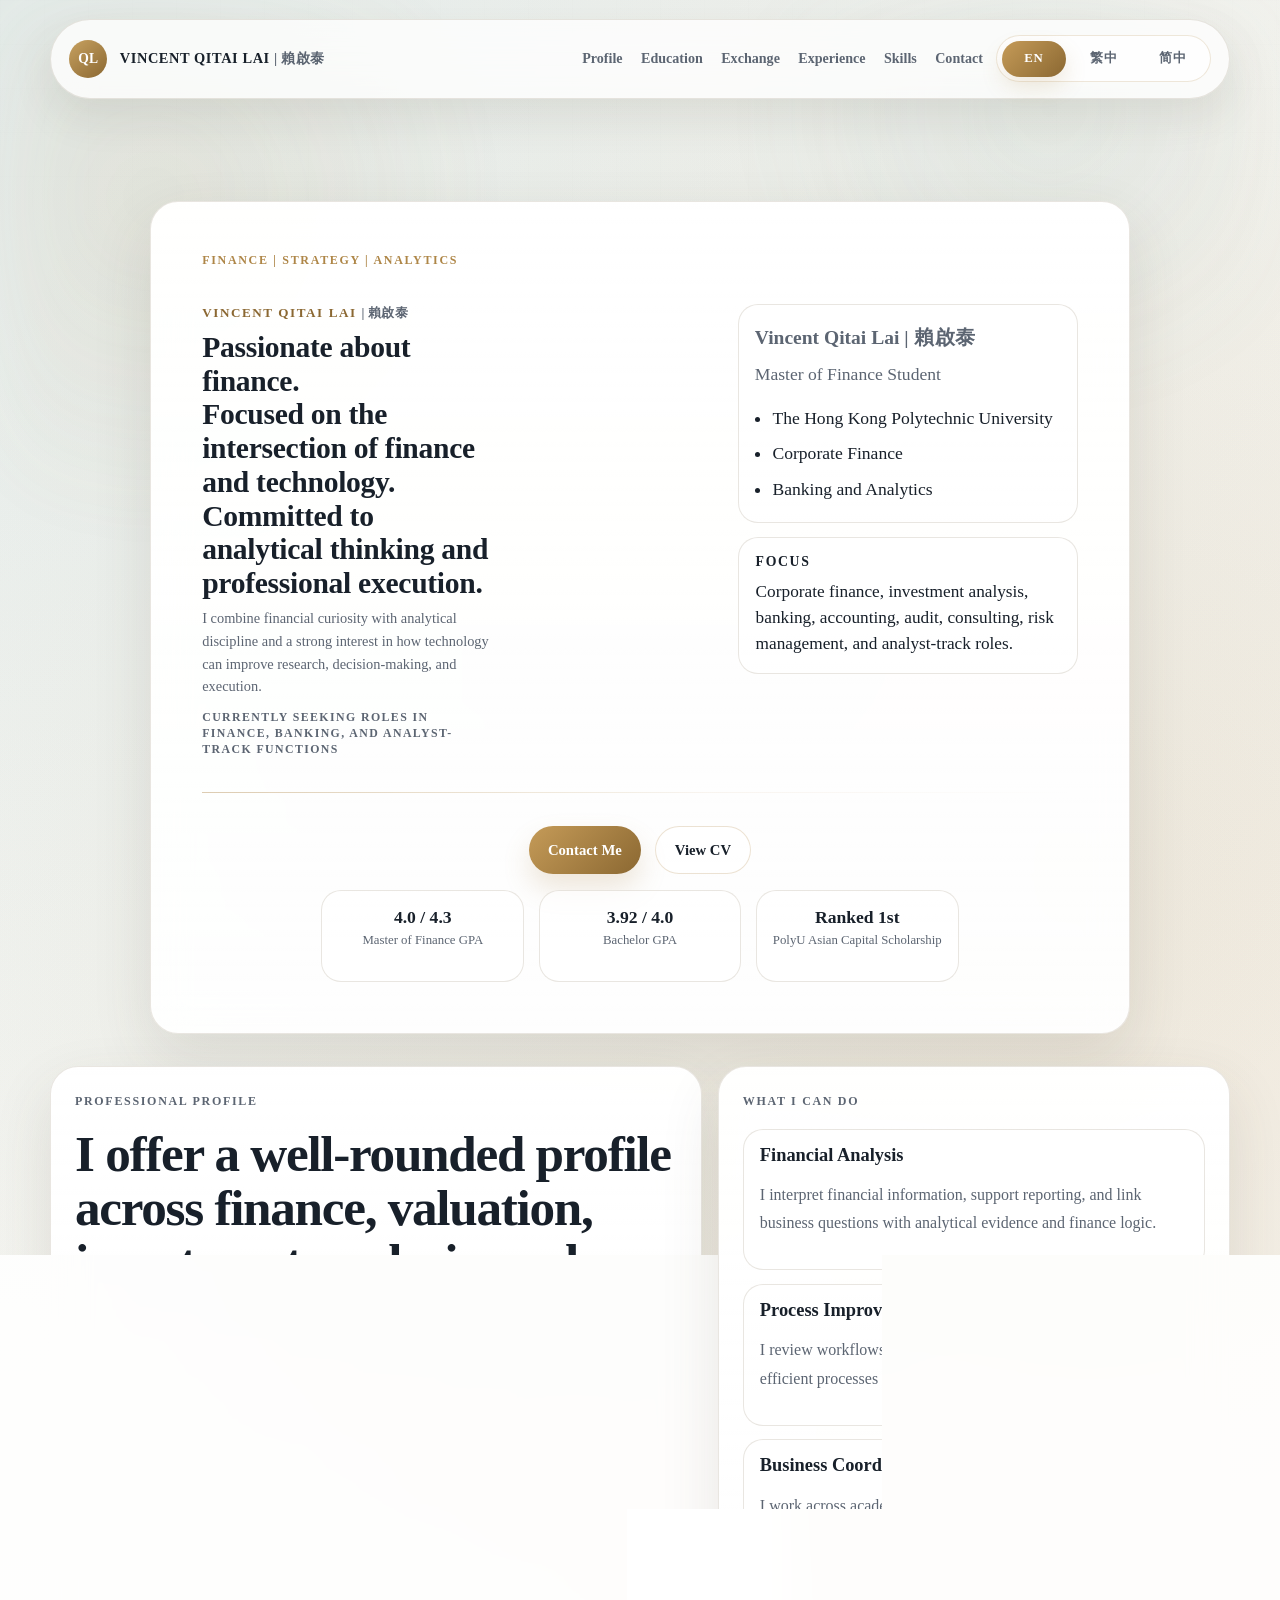
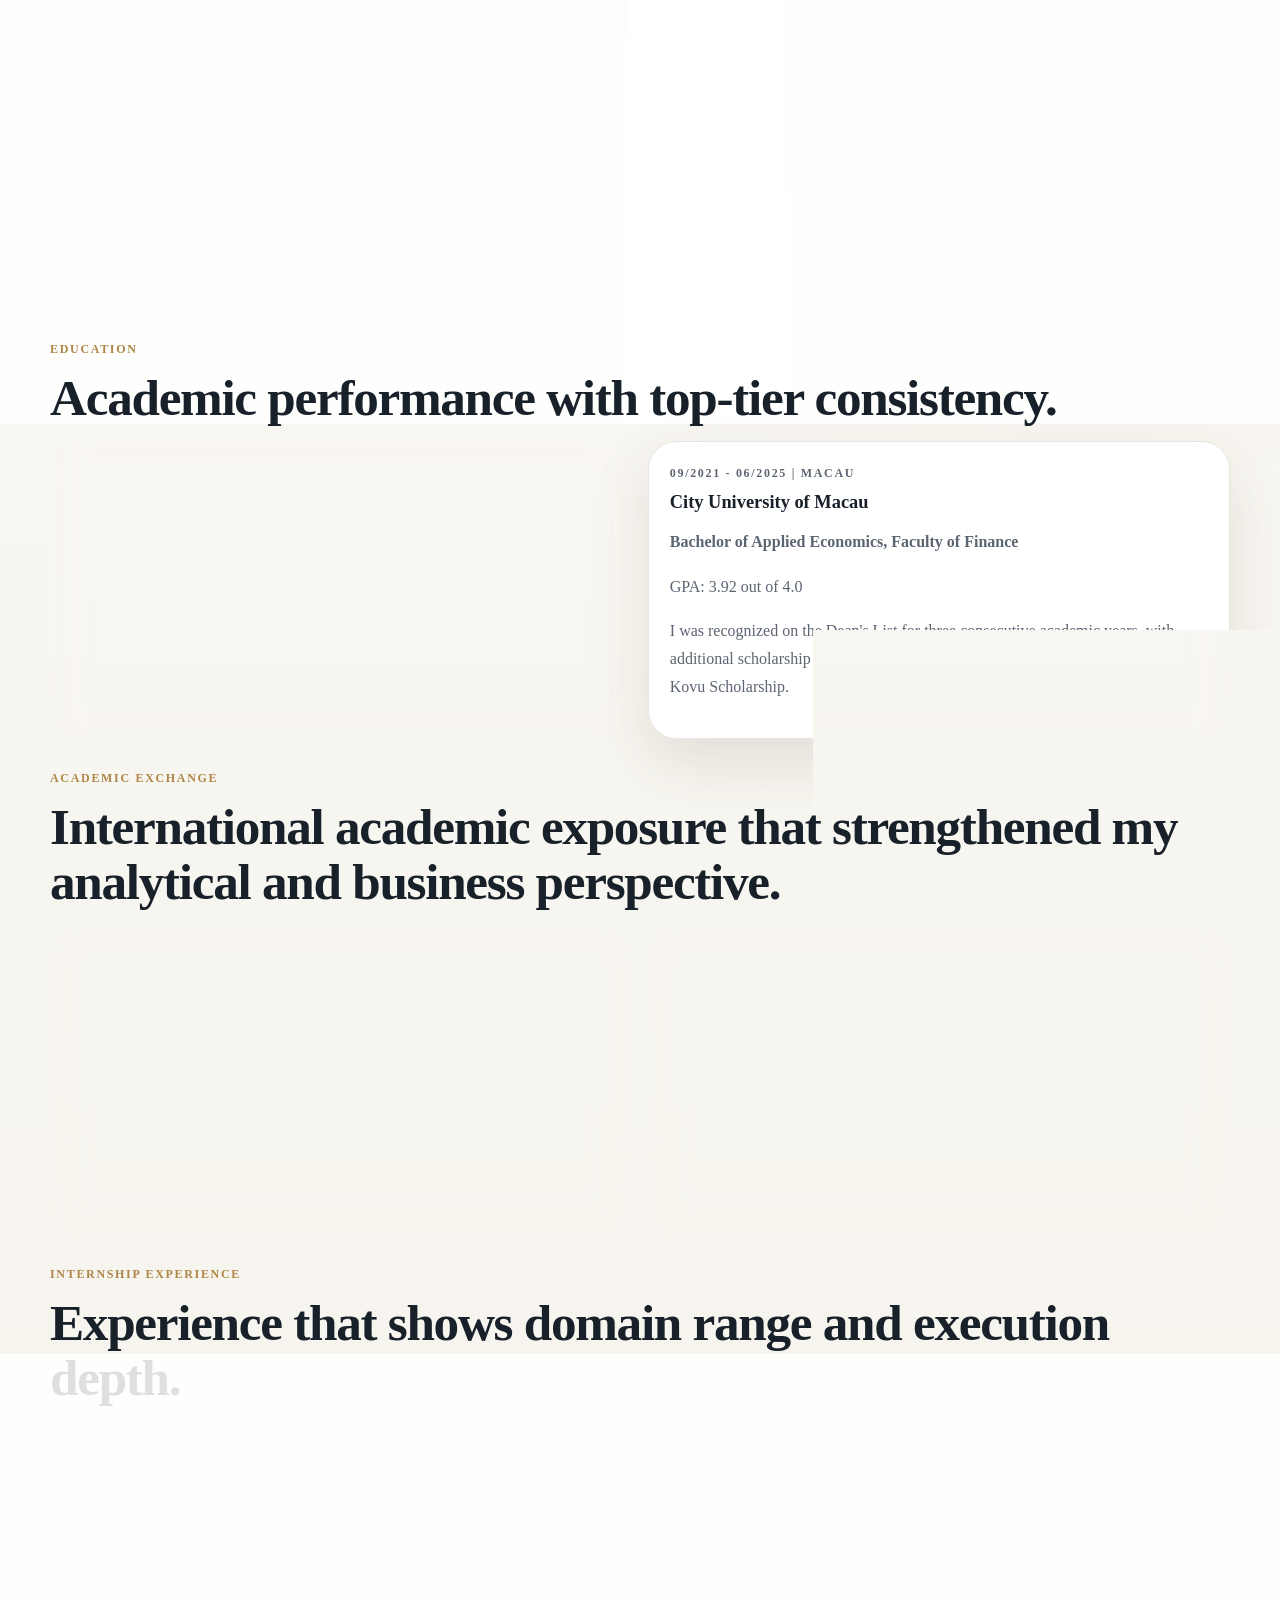
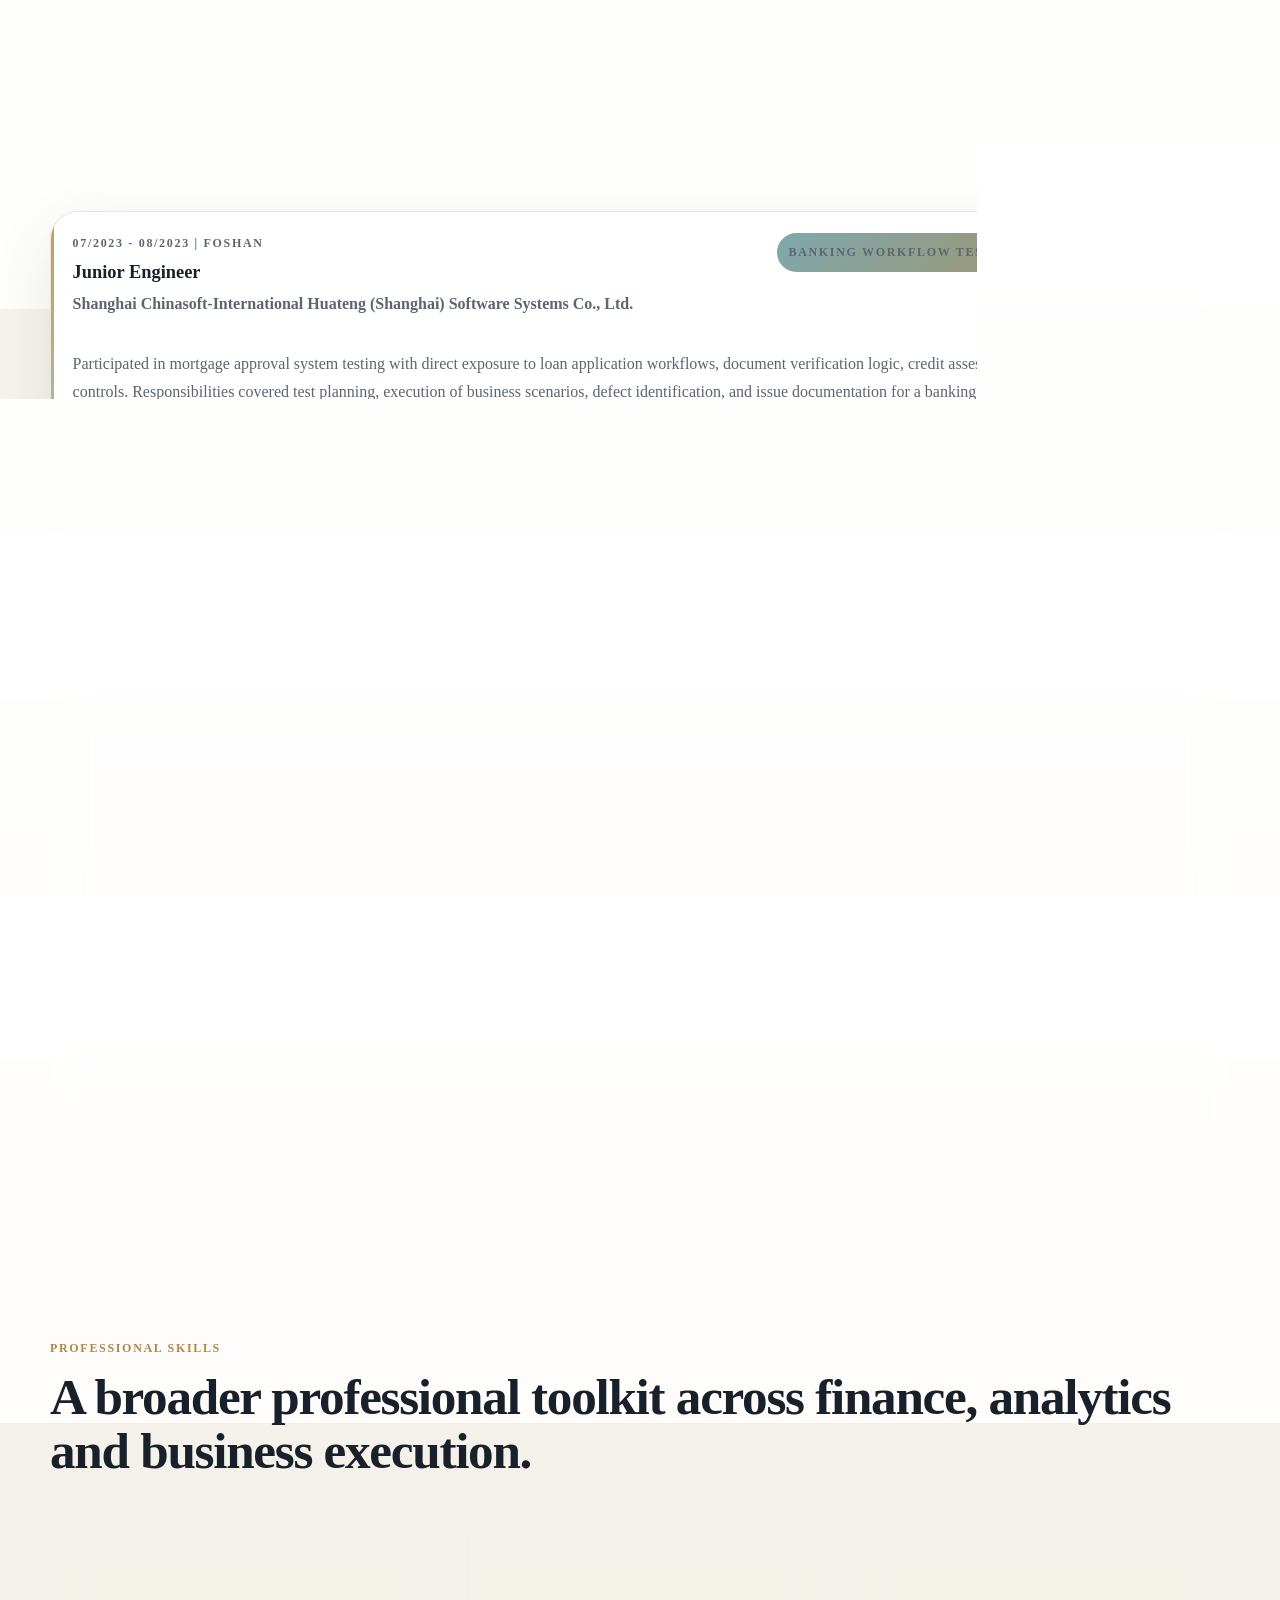
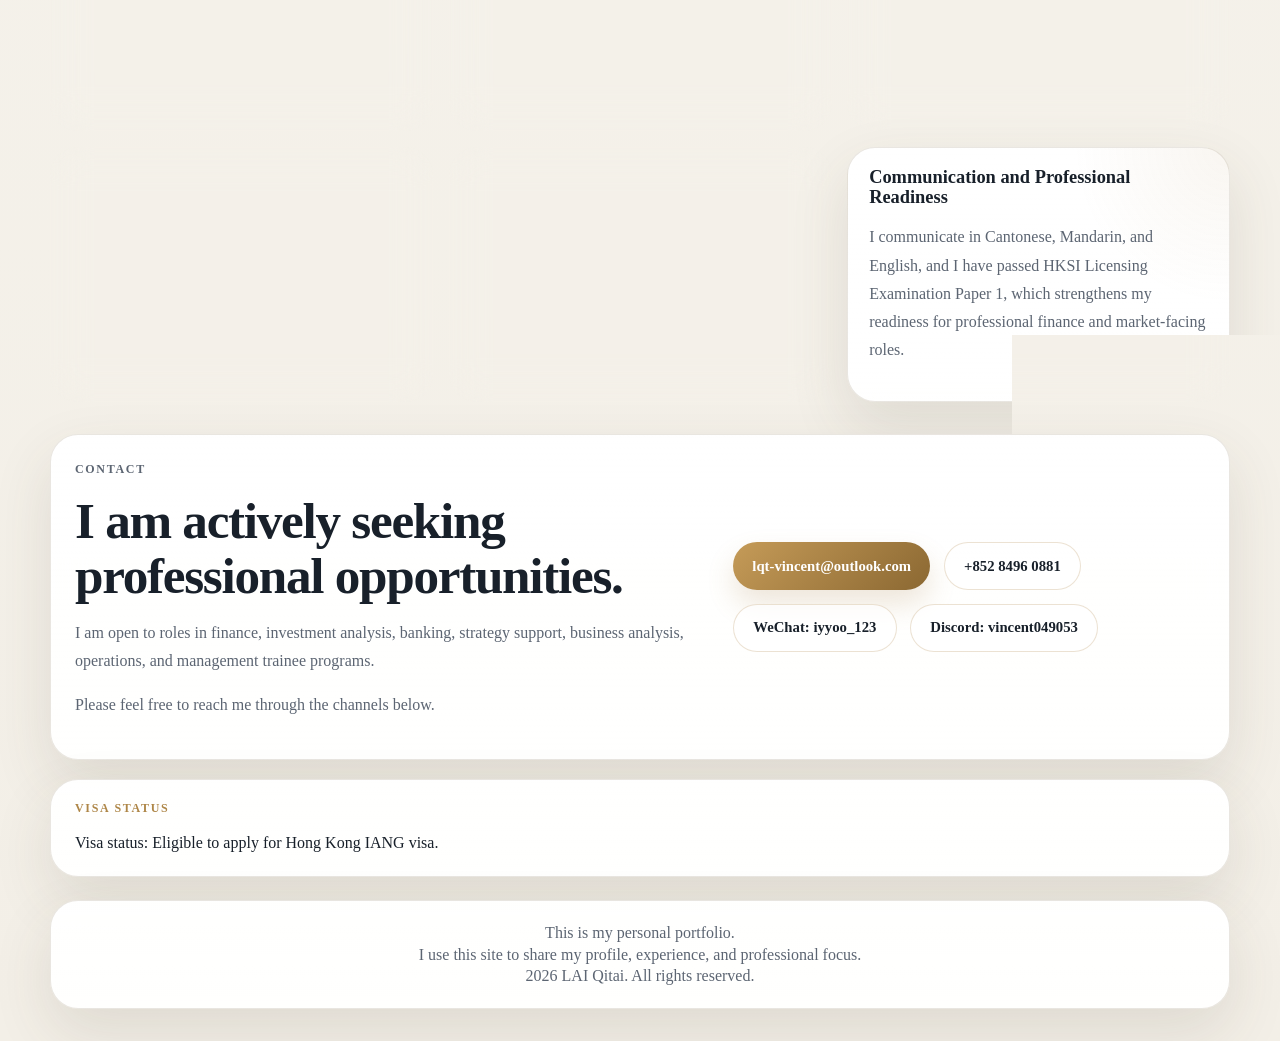
==== index.html @ 808cad02 "Add automatic build-version refresh" ====
<!doctype html>
<html lang="en">
  <head>
    <meta charset="UTF-8" />
    <meta name="viewport" content="width=device-width, initial-scale=1.0" />
    <meta http-equiv="Cache-Control" content="no-cache, no-store, must-revalidate" />
    <meta http-equiv="Pragma" content="no-cache" />
    <meta http-equiv="Expires" content="0" />
    <meta name="site-build-version" content="__BUILD_VERSION__" />
    <title>Vincent Qitai Lai | Finance and Analytics Portfolio</title>
    <meta
      id="site-description"
      name="description"
      content="I am a Master of Finance student with experience across banking operations, financial management teaching support, workflow optimization, software QA, investment research, and business analytics."
    />
    <script>
      (function () {
        const currentBuild =
          document.querySelector('meta[name="site-build-version"]')?.content || "dev";
        const reloadKey = "site-build-reloaded";

        fetch("./version.json?ts=" + Date.now(), { cache: "no-store" })
          .then((response) => (response.ok ? response.json() : null))
          .then((payload) => {
            if (!payload || !payload.build || payload.build === currentBuild) {
              sessionStorage.removeItem(reloadKey);
              return;
            }

            const lastReloadedBuild = sessionStorage.getItem(reloadKey);
            if (lastReloadedBuild === payload.build) {
              return;
            }

            sessionStorage.setItem(reloadKey, payload.build);
            const url = new URL(window.location.href);
            url.searchParams.set("cv", payload.build);
            window.location.replace(url.toString());
          })
          .catch(() => {
            sessionStorage.removeItem(reloadKey);
          });
      })();
    </script>
    <link rel="stylesheet" href="./styles.css?v=__BUILD_VERSION__" />
  </head>
  <body>
    <div class="aurora aurora-left" aria-hidden="true"></div>
    <div class="aurora aurora-right" aria-hidden="true"></div>
    <div class="grid-overlay" aria-hidden="true"></div>

    <header class="topbar">
      <a class="brand" href="#home" aria-label="Vincent Qitai Lai home">
        <span class="brand-mark">QL</span>
        <span class="brand-text">Vincent Qitai Lai <span class="name-native">| 賴啟泰</span></span>
      </a>
      <div class="topbar-actions">
        <nav>
          <a href="#profile" data-i18n="nav_profile">Profile</a>
          <a href="#education" data-i18n="nav_education">Education</a>
          <a href="#exchange" data-i18n="nav_exchange">Exchange</a>
          <a href="#experience" data-i18n="nav_experience">Experience</a>
          <a href="#skills" data-i18n="nav_skills">Skills</a>
          <a href="#contact" data-i18n="nav_contact">Contact</a>
        </nav>
        <div class="lang-switcher" aria-label="Language switcher">
          <button class="lang-button is-active" type="button" data-set-lang="en">EN</button>
          <button class="lang-button" type="button" data-set-lang="zhHant">繁中</button>
          <button class="lang-button" type="button" data-set-lang="zhHans">简中</button>
        </div>
      </div>
    </header>

    <main id="home">
      <section class="hero reveal">
        <div class="hero-copy">
          <div class="hero-topline">
            <p class="eyebrow" data-i18n="hero_eyebrow">Finance | Strategy | Analytics</p>
          </div>
          <div class="hero-main">
            <div class="hero-title-block">
              <p class="hero-nameplate">Vincent Qitai Lai <span class="name-native">| 賴啟泰</span></p>
              <h1>
                <span class="hero-line" data-i18n="hero_line_1">Passionate about finance.</span>
                <span class="hero-line" data-i18n="hero_line_2">Focused on the intersection of finance and technology.</span>
                <span class="hero-line" data-i18n="hero_line_3">Committed to analytical thinking and professional execution.</span>
              </h1>
              <p class="hero-summary" data-i18n="hero_summary">I combine financial curiosity with analytical discipline and a strong interest in how technology can improve research, decision-making, and execution.</p>
              <p class="hero-status" data-i18n="hero_status">Currently seeking roles in finance, banking, and analyst-track functions</p>
            </div>
            <div class="hero-side">
              <div class="identity-card hero-identity">
                <p class="identity-name">Vincent Qitai Lai <span class="name-native">| 賴啟泰</span></p>
                <p class="identity-role" data-i18n="identity_role">Master of Finance Student</p>
                <ul class="identity-list">
                  <li data-i18n="identity_item_1">The Hong Kong Polytechnic University</li>
                  <li data-i18n="identity_item_2">Corporate Finance</li>
                  <li data-i18n="identity_item_3">Banking and Analytics</li>
                </ul>
              </div>
              <div class="hero-note">
                <p class="hero-note-label" data-i18n="hero_focus_label">Focus</p>
                <p data-i18n="hero_focus_text">
                  Corporate finance, investment analysis, banking, and analyst-track roles.
                </p>
              </div>
            </div>
          </div>
          <div class="hero-divider" aria-hidden="true"></div>
          <div class="hero-bottom">
            <div class="hero-cta">
              <div class="hero-actions">
                <a class="btn btn-primary" href="mailto:lqt-vincent@outlook.com" data-i18n="contact_me">Contact Me</a>
                <a
                  class="btn btn-secondary"
                  href="./assets/qitai-lai-cv.pdf"
                  target="_blank"
                  rel="noreferrer"
                  aria-label="View Vincent Qitai Lai CV"
                  data-i18n="view_cv"
                >
                  View CV
                </a>
              </div>
              <div class="hero-metrics">
                <article>
                  <p class="metric-value">4.0 / 4.3</p>
                  <p class="metric-label" data-i18n="metric_mf_gpa">Master of Finance GPA</p>
                </article>
                <article>
                  <p class="metric-value">3.92 / 4.0</p>
                  <p class="metric-label" data-i18n="metric_ba_gpa">Bachelor GPA</p>
                </article>
                <article>
                  <p class="metric-value" data-i18n="metric_ranked">Ranked 1st</p>
                  <p class="metric-label" data-i18n="metric_scholarship">PolyU Asian Capital Scholarship</p>
                </article>
              </div>
            </div>
          </div>
        </div>
      </section>

      <section id="profile" class="section-grid reveal">
        <article class="panel profile-panel">
          <p class="section-kicker" data-i18n="profile_kicker">Professional Profile</p>
          <h2 data-i18n="profile_heading">I offer a well-rounded profile across finance, valuation, investment analysis, and technology-driven problem solving.</h2>
          <p data-i18n="profile_p1">
            I am currently pursuing a Master of Finance in Corporate Finance at
            The Hong Kong Polytechnic University, where I hold a GPA of 4.0 out
            of 4.3 and was awarded the Asian Capital Scholarship as the
            top-ranked student in the programme. I also hold a Bachelor of
            Applied Economics from the City University of Macau, where I
            graduated with a GPA of 3.92 out of 4.0 and received multiple
            academic honours and scholarships.
          </p>
          <p data-i18n="profile_p2">
            I have built a strong foundation in corporate valuation, financial
            accounting, and investment analysis, with hands-on capability in
            DCF valuation, comparable company analysis, precedent transactions,
            three-statement modelling, earnings-quality review, capital
            structure analysis, WACC estimation, sensitivity analysis, and
            financial statement interpretation.
          </p>
          <p data-i18n="profile_p3">
            On the technical side, I work with Python, Stata, EViews, Power BI,
            Tableau, Bloomberg, and Wind, and I am especially interested in the
            intersection of finance and technology. I also use AI-assisted
            coding workflows to prototype factor-based quantitative trading
            ideas for screening, backtesting, portfolio construction, and risk
            management. Beyond academics, I have actively traded Hong Kong and
            U.S. equities and have practical exposure to stocks, options,
            futures, and portfolio strategy, supported by disciplined execution
            and risk control.
          </p>
        </article>

        <article class="panel capability-panel">
          <p class="section-kicker" data-i18n="capability_kicker">What I Can Do</p>
          <div class="capability-list">
            <div>
              <h3 data-i18n="capability_title_1">Financial Analysis</h3>
              <p data-i18n="capability_text_1">
                I interpret financial information, support reporting, and link
                business questions with analytical evidence and finance logic.
              </p>
            </div>
            <div>
              <h3 data-i18n="capability_title_2">Process Improvement</h3>
              <p data-i18n="capability_text_2">
                I review workflows, identify operational gaps, and support more
                efficient processes with structured analysis and documentation.
              </p>
            </div>
            <div>
              <h3 data-i18n="capability_title_3">Business Coordination</h3>
              <p data-i18n="capability_text_3">
                I work across academic, technical, and banking environments with
                clear communication, professionalism, and dependable follow-through.
              </p>
            </div>
            <div>
              <h3 data-i18n="capability_title_4">Investment and IT Readiness</h3>
              <p data-i18n="capability_text_4">
                I combine market-tool familiarity, research discipline, testing
                logic, and Python-based analytical skills to support
                finance-technology environments.
              </p>
            </div>
          </div>
        </article>
      </section>

      <section id="education" class="reveal">
        <div class="section-heading">
          <p class="section-kicker" data-i18n="education_kicker">Education</p>
          <h2 data-i18n="education_heading">Academic performance with top-tier consistency.</h2>
        </div>
        <div class="cards two-up">
          <article class="card">
            <p class="card-meta" data-i18n="education_meta_1">09/2025 - 06/2026 | Hong Kong</p>
            <h3 data-i18n="education_school_1">The Hong Kong Polytechnic University</h3>
            <p class="card-lead" data-i18n="education_lead_1">Master of Finance (Corporate Finance)</p>
            <p>GPA: 4.0 out of 4.3</p>
            <p data-i18n="education_text_1">
              I was awarded the Asian Capital Scholarship and ranked first
              among the Master of Finance cohort for the 2025-2026 academic year.
            </p>
          </article>
          <article class="card">
            <p class="card-meta" data-i18n="education_meta_2">09/2021 - 06/2025 | Macau</p>
            <h3 data-i18n="education_school_2">City University of Macau</h3>
            <p class="card-lead" data-i18n="education_lead_2">Bachelor of Applied Economics, Faculty of Finance</p>
            <p>GPA: 3.92 out of 4.0</p>
            <p data-i18n="education_text_2">
              I was recognized on the Dean's List for three consecutive academic
              years, with additional scholarship awards from Luso International
              Banking Ltd. and CHEUNG Kovu Scholarship.
            </p>
          </article>
        </div>
      </section>

      <section id="exchange" class="reveal">
        <div class="section-heading">
          <p class="section-kicker" data-i18n="exchange_kicker">Academic Exchange</p>
          <h2 data-i18n="exchange_heading">International academic exposure that strengthened my analytical and business perspective.</h2>
        </div>
        <div class="cards two-up">
          <article class="card">
            <p class="card-meta" data-i18n="exchange_meta_1">07/2024 - 08/2024 | Cambridge, United Kingdom</p>
            <h3 data-i18n="exchange_school_1">University of Cambridge</h3>
            <p class="card-lead" data-i18n="exchange_lead_1">Summer School in Business Analysis</p>
            <p data-i18n="exchange_text_1">
              Completed intensive study in business analysis with emphasis on
              problem structuring, business-model evaluation, market and
              industry assessment, data-informed decision-making, and
              case-based analysis. The programme strengthened my ability to
              translate business questions into analytical frameworks and
              communicate practical recommendations in an international
              academic setting.
            </p>
          </article>
          <article class="card">
            <p class="card-meta" data-i18n="exchange_meta_2">2023 | Hong Kong</p>
            <h3 data-i18n="exchange_school_2">The Chinese University of Hong Kong</h3>
            <p class="card-lead" data-i18n="exchange_lead_2">Academic Exchange Programme</p>
            <p data-i18n="exchange_text_2">
              Participated in a short-term academic exchange that broadened my
              exposure to Hong Kong's university environment, interdisciplinary
              learning culture, and regional business context. The experience
              strengthened cross-cultural communication, collaborative learning,
              and adaptability in a high-performing academic setting.
            </p>
          </article>
        </div>
      </section>

      <section id="experience" class="reveal">
        <div class="section-heading">
          <p class="section-kicker" data-i18n="experience_kicker">Internship Experience</p>
          <h2 data-i18n="experience_heading">Experience that shows domain range and execution depth.</h2>
        </div>

        <div class="timeline">
          <article class="timeline-item">
            <div class="timeline-head">
              <div>
                <p class="card-meta" data-i18n="exp_meta_1">09/2023 - 06/2024 | Macau</p>
                <h3 data-i18n="exp_title_1">Teaching Assistant of Financial Management</h3>
                <p class="company" data-i18n="exp_company_1">Faculty of Finance, City University of Macau</p>
              </div>
              <p class="impact-tag" data-i18n="exp_tag_1">Instructional support and academic quality</p>
            </div>
            <p data-i18n="exp_text_1">
              Supported course delivery across grading, exam review, and
              student feedback administration for financial management modules.
              The role required consistent academic judgement, careful marking
              standards, and the ability to explain core concepts such as time
              value of money, capital budgeting, and ratio analysis in a clear
              and structured manner.
            </p>
            <ul class="detail-list">
              <li data-i18n="exp_bullet_1_1">Maintained grading consistency and academic quality control across assignments and exam scripts.</li>
              <li data-i18n="exp_bullet_1_2">Delivered clear concept explanations during Q&amp;A support and tutorial interactions.</li>
              <li data-i18n="exp_bullet_1_3">Strengthened communication, presentation, and instructional support capability in a finance context.</li>
            </ul>
          </article>

          <article class="timeline-item">
            <div class="timeline-head">
              <div>
                <p class="card-meta" data-i18n="exp_meta_2">07/2023 - 08/2023 | Foshan</p>
                <h3 data-i18n="exp_title_2">Junior Engineer</h3>
                <p class="company" data-i18n="exp_company_2">
                  Shanghai Chinasoft-International Huateng (Shanghai) Software Systems Co., Ltd.
                </p>
              </div>
              <p class="impact-tag" data-i18n="exp_tag_2">Banking workflow testing and defect control</p>
            </div>
            <p data-i18n="exp_text_2">
              Participated in mortgage approval system testing with direct
              exposure to loan application workflows, document verification
              logic, credit assessment steps, and approval-stage controls.
              Responsibilities covered test planning, execution of business
              scenarios, defect identification, and issue documentation for a
              banking environment with process accuracy requirements.
            </p>
            <ul class="detail-list">
              <li data-i18n="exp_bullet_2_1">Converted business requirements and operating processes into structured functional test scenarios.</li>
              <li data-i18n="exp_bullet_2_2">Covered normal flows, exception cases, and boundary conditions to improve testing completeness.</li>
              <li data-i18n="exp_bullet_2_3">Produced disciplined defect reports that improved issue traceability and developer follow-up.</li>
            </ul>
          </article>

          <article class="timeline-item">
            <div class="timeline-head">
              <div>
                <p class="card-meta" data-i18n="exp_meta_3">05/2022 - 08/2022 | Guangzhou</p>
                <h3 data-i18n="exp_title_3">Intern of Experience Management Department</h3>
                <p class="company" data-i18n="exp_company_3">China Guangfa Bank, Head Office Credit Card Center</p>
              </div>
              <p class="impact-tag" data-i18n="exp_tag_3">Operational analysis and project coordination</p>
            </div>
            <p data-i18n="exp_text_3">
              Supported project execution, operational reporting, and workflow
              improvement initiatives within the Credit Card Center of a major
              commercial bank. Work involved process analysis, campaign support,
              data consolidation, training follow-up, and coordination for
              internal innovation and service-improvement activities.
            </p>
            <ul class="detail-list">
              <li data-i18n="exp_bullet_3_1">Contributed structured analysis to process optimization and operational improvement efforts.</li>
              <li data-i18n="exp_bullet_3_2">Coordinated cross-functional tasks related to training delivery, reporting, and project execution.</li>
              <li data-i18n="exp_bullet_3_3">Applied JMP-based analysis and supported internal reporting with organized data preparation.</li>
            </ul>
          </article>

          <article class="timeline-item">
            <div class="timeline-head">
              <div>
                <p class="card-meta" data-i18n="exp_meta_4">01/2022 - 02/2022 | Guangzhou</p>
                <h3 data-i18n="exp_title_4">Marketing Intern</h3>
                <p class="company" data-i18n="exp_company_4">China Financial Certification Authority (CFCA)</p>
              </div>
              <p class="impact-tag" data-i18n="exp_tag_4">Fintech product support and client communication</p>
            </div>
            <p data-i18n="exp_text_4">
              Supported business discussions with banking clients on digital
              certificate management systems and trust-service certificate
              solutions in a regulated fintech environment. The role provided
              exposure to product communication, client-facing coordination, and
              financial-institution service needs.
            </p>
            <ul class="detail-list">
              <li data-i18n="exp_bullet_4_1">Supported client-facing communication and meeting preparation for financial institution accounts.</li>
              <li data-i18n="exp_bullet_4_2">Built familiarity with digital trust infrastructure, certification products, and fintech service workflows.</li>
              <li data-i18n="exp_bullet_4_3">Strengthened professional communication, commercial awareness, and understanding of regulated client needs.</li>
            </ul>
          </article>
        </div>
      </section>

      <section id="skills" class="reveal">
        <div class="section-heading">
          <p class="section-kicker" data-i18n="skills_kicker">Professional Skills</p>
          <h2 data-i18n="skills_heading">A broader professional toolkit across finance, analytics and business execution.</h2>
        </div>

        <div class="skill-grid">
          <article class="skill-card">
            <h3 data-i18n="skill_title_1">Finance and Corporate Analysis</h3>
            <p data-i18n="skill_text_1">
              I work with corporate-finance concepts, financial management
              fundamentals, economic analysis, financial ratio interpretation,
              budgeting logic, and business analysis in structured financial
              environments.
            </p>
          </article>
          <article class="skill-card">
            <h3 data-i18n="skill_title_2">Academic and Quantitative Strength</h3>
            <p data-i18n="skill_text_2">
              I bring a strong academic foundation, top-ranking performance, and
              quantitative discipline supported by Excel, Power BI, Tableau,
              Stata, Python, and EViews for structured analysis and decision support.
            </p>
          </article>
          <article class="skill-card">
            <h3 data-i18n="skill_title_3">Investment and Market Readiness</h3>
            <p data-i18n="skill_text_3">
              I am comfortable with market observation, investment-oriented
              research support, and information gathering using Bloomberg
              Terminal, Wind, and disciplined analytical reasoning.
            </p>
          </article>
          <article class="skill-card">
            <h3 data-i18n="skill_title_4">IT and Analytical Tools</h3>
            <p data-i18n="skill_text_4">
              I use Python and analytical software to support data processing,
              workflow understanding, reporting, and problem solving across
              finance and business contexts.
            </p>
          </article>
          <article class="skill-card">
            <h3 data-i18n="skill_title_5">Operations and Process Execution</h3>
            <p data-i18n="skill_text_5">
              I am experienced in workflow analysis, documentation, testing
              discipline, defect logging, process optimization support, and
              coordination across structured project environments.
            </p>
          </article>
          <article class="skill-card">
            <h3 data-i18n="skill_title_6">Communication and Professional Readiness</h3>
            <p data-i18n="skill_text_6">
              I communicate in Cantonese, Mandarin, and English, and I have
              passed HKSI Licensing Examination Paper 1, which strengthens my
              readiness for professional finance and market-facing roles.
            </p>
          </article>
        </div>
      </section>

      <section class="contact-panel reveal" id="contact">
        <div>
          <p class="section-kicker" data-i18n="contact_kicker">Contact</p>
          <h2 data-i18n="contact_heading">I am actively seeking professional opportunities.</h2>
          <p data-i18n="contact_text">
            I am open to roles in finance, investment analysis, banking,
            strategy support, business analysis, operations, and management
            trainee programs.
          </p>
          <p class="contact-note" data-i18n="contact_note">
            Please feel free to reach me through the channels below.
          </p>
        </div>
        <div class="contact-actions">
          <a class="btn btn-primary" href="mailto:lqt-vincent@outlook.com">lqt-vincent@outlook.com</a>
          <a class="btn btn-secondary" href="tel:+85284960881">+852 8496 0881</a>
          <a class="btn btn-secondary" href="javascript:void(0)">WeChat: iyyoo_123</a>
          <a class="btn btn-secondary" href="javascript:void(0)">Discord: vincent049053</a>
        </div>
      </section>

      <section class="visa-panel reveal">
        <p class="section-kicker" data-i18n="visa_kicker">Visa Status</p>
        <p class="visa-note" data-i18n="visa_note">
          Visa status: Eligible to apply for Hong Kong IANG visa.
        </p>
      </section>
    </main>

    <footer class="footer reveal">
      <p data-i18n="footer_line_1">This is my personal portfolio.</p>
      <p data-i18n="footer_line_2">
        I use this site to share my profile, experience, and professional focus.
      </p>
      <p data-i18n="footer_line_3">2026 LAI Qitai. All rights reserved.</p>
    </footer>

    <script src="./app.js?v=__BUILD_VERSION__"></script>
  </body>
</html>
---- styles.css ----
:root {
  --bg: #f7f5ef;
  --bg-soft: #ece7de;
  --panel: rgba(255, 255, 255, 0.86);
  --panel-strong: rgba(255, 255, 255, 0.94);
  --text: #18202a;
  --muted: #5c6572;
  --line: rgba(98, 79, 44, 0.14);
  --gold: #ae8647;
  --gold-deep: #8b6832;
  --teal: #6ba0a6;
  --shadow: 0 24px 60px rgba(77, 67, 48, 0.12);
  --radius-lg: 28px;
  --radius-md: 20px;
  --content-width: min(1180px, calc(100% - 2rem));
}

* {
  box-sizing: border-box;
}

html {
  scroll-behavior: smooth;
}

body {
  margin: 0;
  min-height: 100vh;
  font-family: "Times New Roman", Times, serif;
  color: var(--text);
  background:
    radial-gradient(circle at top left, rgba(107, 160, 166, 0.16), transparent 28%),
    radial-gradient(circle at 85% 15%, rgba(174, 134, 71, 0.14), transparent 24%),
    linear-gradient(180deg, #fbfaf7 0%, #f7f5ef 45%, #f3efe7 100%);
  overflow-x: hidden;
}

body[data-lang="zhHant"] {
  font-family: "Songti TC", "Noto Serif TC", "PingFang TC", "PMingLiU", serif;
}

body[data-lang="zhHans"] {
  font-family: "Songti SC", "Noto Serif SC", "PingFang SC", "STSong", serif;
}

a {
  color: inherit;
}

img {
  display: block;
  max-width: 100%;
}

.aurora,
.grid-overlay {
  position: fixed;
  inset: 0;
  pointer-events: none;
}

.aurora {
  z-index: -3;
  filter: blur(38px);
  opacity: 0.75;
}

.aurora-left {
  background: radial-gradient(circle at 12% 22%, rgba(174, 134, 71, 0.14), transparent 26%);
  animation: float-left 13s ease-in-out infinite alternate;
}

.aurora-right {
  background: radial-gradient(circle at 82% 12%, rgba(107, 160, 166, 0.12), transparent 24%);
  animation: float-right 15s ease-in-out infinite alternate;
}

.grid-overlay {
  z-index: -2;
  opacity: 0.18;
  background-image:
    linear-gradient(rgba(24, 32, 42, 0.05) 1px, transparent 1px),
    linear-gradient(90deg, rgba(24, 32, 42, 0.05) 1px, transparent 1px);
  background-size: 44px 44px;
  mask-image: linear-gradient(180deg, rgba(0, 0, 0, 0.58), transparent 85%);
}

.topbar,
main,
.footer {
  width: var(--content-width);
  margin-inline: auto;
}

.topbar {
  margin-top: 1.2rem;
  padding: 0.95rem 1.15rem;
  position: sticky;
  top: 1rem;
  z-index: 10;
  display: flex;
  justify-content: space-between;
  align-items: center;
  gap: 1rem;
  border: 1px solid var(--line);
  border-radius: 999px;
  background: rgba(255, 255, 255, 0.78);
  backdrop-filter: blur(20px);
  box-shadow: 0 18px 42px rgba(77, 67, 48, 0.1);
}

.topbar-actions {
  display: flex;
  align-items: center;
  gap: 0.85rem;
}

.brand {
  display: inline-flex;
  align-items: center;
  gap: 0.8rem;
  text-decoration: none;
}

.brand-mark {
  width: 2.35rem;
  height: 2.35rem;
  border-radius: 999px;
  display: grid;
  place-items: center;
  font-weight: 800;
  font-size: 0.85rem;
  color: #ffffff;
  background: linear-gradient(140deg, #c7a160, #8b6832);
}

.brand-text {
  font-size: 0.9rem;
  font-weight: 700;
  letter-spacing: 0.04em;
  text-transform: uppercase;
}

.name-native {
  font-weight: 600;
  color: var(--muted);
  letter-spacing: 0.02em;
  text-transform: none;
}

nav {
  display: flex;
  gap: 1.15rem;
  flex-wrap: wrap;
  justify-content: flex-end;
}

nav a {
  color: var(--muted);
  text-decoration: none;
  font-size: 0.88rem;
  font-weight: 600;
  transition: color 180ms ease;
}

nav a:hover {
  color: var(--text);
}

.lang-switcher {
  display: inline-flex;
  align-items: center;
  gap: 0.35rem;
  padding: 0.28rem;
  border: 1px solid rgba(174, 134, 71, 0.2);
  border-radius: 999px;
  background: rgba(255, 255, 255, 0.72);
}

.lang-button {
  border: 0;
  border-radius: 999px;
  background: transparent;
  color: var(--muted);
  min-height: 36px;
  min-width: 64px;
  padding: 0.4rem 0.8rem;
  font: inherit;
  font-size: 0.8rem;
  font-weight: 700;
  letter-spacing: 0.06em;
  cursor: pointer;
  transition:
    transform 180ms ease,
    background 180ms ease,
    color 180ms ease,
    box-shadow 180ms ease;
}

.lang-button:hover {
  transform: translateY(-1px);
  color: var(--text);
}

.lang-button.is-active {
  color: #ffffff;
  background: linear-gradient(135deg, #c59b58, #8b6832);
  box-shadow: 0 10px 22px rgba(171, 132, 68, 0.18);
}

main {
  padding-top: 4.4rem;
}

.hero {
  display: block;
  max-width: 980px;
  margin-inline: auto;
}

.hero-copy,
.panel,
.card,
.timeline-item,
.skill-card,
.visa-panel,
.contact-panel,
.footer {
  border: 1px solid var(--line);
  border-radius: var(--radius-lg);
  background:
    linear-gradient(180deg, rgba(255, 255, 255, 0.82), rgba(255, 255, 255, 0.6)),
    var(--panel);
  box-shadow: var(--shadow);
  backdrop-filter: blur(18px);
}

.hero-copy {
  padding: clamp(1.6rem, 4vw, 3.2rem);
  display: grid;
  gap: 1rem;
}

.hero-topline,
.hero-main,
.hero-side,
.hero-bottom,
.hero-cta {
  display: grid;
  gap: 1rem;
}

.hero-topline {
  grid-template-columns: 1fr;
  justify-items: start;
  gap: 0;
}

.hero-status,
.hero-note-label {
  margin: 0;
  font-size: 0.74rem;
  letter-spacing: 0.12em;
  text-transform: uppercase;
  font-weight: 700;
  color: var(--muted);
}

.hero-status {
  max-width: 44ch;
  line-height: 1.35;
  margin-top: 0.35rem;
}

.hero-main {
  grid-template-columns: minmax(0, 1.2fr) minmax(340px, 0.8fr);
  align-items: start;
  margin-top: 0.35rem;
  gap: 1.6rem;
}

.hero-title-block {
  display: grid;
  gap: 0.4rem;
  align-content: start;
  max-width: 700px;
}

.hero-nameplate {
  margin: 0 0 0.15rem;
  color: var(--gold-deep);
  font-size: 0.82rem;
  font-weight: 800;
  letter-spacing: 0.12em;
  text-transform: uppercase;
}

.hero-side {
  align-content: start;
  gap: 0.9rem;
  min-width: 0;
}

.hero-divider {
  height: 1px;
  margin: 1.1rem 0;
  background: linear-gradient(90deg, rgba(174, 134, 71, 0.42), rgba(174, 134, 71, 0.08) 58%, transparent);
}

.hero-bottom {
  grid-template-columns: 1fr;
  justify-items: center;
  align-items: center;
  gap: 1rem;
}

.hero-note {
  padding: 1rem 1.05rem;
  border: 1px solid var(--line);
  border-radius: var(--radius-md);
  background: rgba(255, 255, 255, 0.68);
  overflow: hidden;
}

.hero-note p:last-child {
  margin: 0.55rem 0 0;
  color: var(--text);
  line-height: 1.5;
  font-size: 1.08rem;
}

.eyebrow,
.section-kicker,
.card-meta,
.impact-tag {
  letter-spacing: 0.14em;
  text-transform: uppercase;
  font-weight: 800;
  font-size: 0.75rem;
}

.eyebrow,
.section-kicker {
  color: var(--gold);
  margin: 0 0 0.9rem;
}

h1,
h2,
h3 {
  margin: 0;
  line-height: 1.06;
}

h1 {
  max-width: 20ch;
  font-size: clamp(1.85rem, 2.15vw, 2.65rem);
  letter-spacing: -0.01em;
  line-height: 1.14;
  text-wrap: balance;
}

.hero-line {
  display: block;
  white-space: normal;
}

h2 {
  font-size: clamp(2rem, 4vw, 3.4rem);
  letter-spacing: -0.025em;
}

h3 {
  font-size: 1.15rem;
}

.intro,
.hero-summary,
.panel p,
.card p,
.timeline-item p,
.skill-card p,
.contact-panel p,
.identity-card p,
.identity-list,
.detail-list {
  color: var(--muted);
  line-height: 1.76;
}

.intro {
  max-width: 68ch;
  margin: 0;
  font-size: 0.94rem;
  line-height: 1.58;
}

.hero-summary {
  max-width: 40ch;
  margin: 0;
  font-size: 0.9rem;
  line-height: 1.58;
}

.hero-actions,
.contact-actions {
  display: flex;
  flex-wrap: wrap;
  gap: 0.85rem;
  margin-top: 0;
}

.hero-cta {
  justify-items: center;
  text-align: center;
}

.btn {
  display: inline-flex;
  align-items: center;
  justify-content: center;
  min-height: 48px;
  padding: 0.8rem 1.2rem;
  border-radius: 999px;
  text-decoration: none;
  font-size: 0.92rem;
  font-weight: 700;
  transition:
    transform 180ms ease,
    box-shadow 180ms ease,
    background 180ms ease,
    border-color 180ms ease;
}

.btn:hover {
  transform: translateY(-2px);
}

.btn-primary {
  color: #ffffff;
  background: linear-gradient(135deg, #c59b58, #8b6832);
  box-shadow: 0 14px 28px rgba(171, 132, 68, 0.2);
}

.btn-secondary {
  color: var(--text);
  border: 1px solid rgba(174, 134, 71, 0.24);
  background: rgba(255, 255, 255, 0.72);
}

.capability-list > div {
  border: 1px solid var(--line);
  border-radius: var(--radius-md);
  background: rgba(255, 255, 255, 0.72);
}

.hero-metrics {
  display: grid;
  grid-template-columns: repeat(3, minmax(0, 1fr));
  gap: 0.9rem;
  margin-top: 0;
  width: min(760px, 100%);
}

.hero-metrics article,
.identity-card,
.capability-list > div {
  border: 1px solid var(--line);
  border-radius: var(--radius-md);
  background: rgba(255, 255, 255, 0.72);
}

.hero-metrics article {
  padding: 1rem;
  min-height: 92px;
}

.hero-identity {
  padding: 1rem 1rem 1.05rem;
  max-width: 100%;
  justify-self: stretch;
  overflow: hidden;
}

.metric-value {
  margin: 0;
  font-size: 1.1rem;
  font-weight: 800;
  color: var(--text);
  line-height: 1.15;
}

.metric-label {
  margin: 0.3rem 0 0;
  font-size: 0.8rem;
  color: var(--muted);
  line-height: 1.3;
}

.identity-name {
  margin: 0;
  color: var(--text);
  font-size: 1.22rem;
  font-weight: 800;
  line-height: 1.25;
}

.identity-role {
  margin: 0.2rem 0 0;
  font-size: 1.1rem;
  color: var(--text);
  line-height: 1.35;
}

.identity-list {
  margin: 0.9rem 0 0;
  padding-left: 1.1rem;
  color: var(--text);
  font-size: 1.1rem;
  line-height: 1.7;
}

section {
  margin-top: 2rem;
}

.section-grid {
  display: grid;
  grid-template-columns: minmax(0, 1.12fr) minmax(0, 0.88fr);
  gap: 1rem;
}

.panel,
.contact-panel {
  padding: 1.5rem;
}

.section-heading {
  margin-bottom: 1rem;
}

.cards.two-up,
.skill-grid {
  display: grid;
  gap: 1rem;
}

.cards.two-up {
  grid-template-columns: repeat(2, minmax(0, 1fr));
}

.card,
.skill-card {
  padding: 1.3rem;
}

.card-meta {
  margin: 0 0 0.55rem;
  color: var(--gold);
}

.card-lead {
  color: var(--text);
  font-weight: 700;
}

.capability-list {
  display: grid;
  gap: 0.85rem;
  margin-top: 1rem;
}

.capability-list > div {
  padding: 1rem;
}

.capability-list h3 {
  margin-bottom: 0.4rem;
}

.timeline {
  display: grid;
  gap: 1rem;
}

.timeline-item {
  padding: 1.35rem;
  position: relative;
  overflow: hidden;
}

.timeline-item::before {
  content: "";
  position: absolute;
  inset: 0 auto 0 0;
  width: 3px;
  background: linear-gradient(180deg, rgba(174, 134, 71, 0.82), rgba(107, 160, 166, 0.56));
}

.timeline-head {
  display: flex;
  justify-content: space-between;
  gap: 1rem;
  align-items: flex-start;
}

.company {
  margin-top: 0.45rem;
  color: var(--text);
  font-weight: 700;
}

.impact-tag {
  margin: 0;
  padding: 0.55rem 0.7rem;
  color: #ffffff;
  border-radius: 999px;
  background: linear-gradient(135deg, #7ea9ae, #b08a4d);
  white-space: nowrap;
}

.detail-list,
.identity-list {
  margin-top: 0.9rem;
}

.detail-list {
  padding-left: 1.15rem;
}

.detail-list li,
.identity-list li {
  margin-top: 0.35rem;
}

.hero-note-label {
  color: var(--text);
  font-size: 0.86rem;
}

.skill-grid {
  grid-template-columns: repeat(3, minmax(0, 1fr));
}

.skill-card {
  min-height: 220px;
  background:
    radial-gradient(circle at top right, rgba(174, 134, 71, 0.08), transparent 34%),
    linear-gradient(180deg, rgba(255, 255, 255, 0.92), rgba(255, 255, 255, 0.72)),
    var(--panel);
}

.contact-panel {
  display: flex;
  justify-content: space-between;
  align-items: center;
  gap: 1rem;
}

.contact-note {
  margin-top: 0.8rem;
}

.visa-panel {
  margin-top: 1.15rem;
  padding: 1.3rem 1.5rem;
}

.visa-note {
  margin: 0.3rem 0 0;
  color: var(--text);
  font-size: 1rem;
  line-height: 1.6;
}

.footer {
  margin-top: 1.4rem;
  margin-bottom: 2rem;
  padding: 1.2rem;
  text-align: center;
}

.footer p {
  margin: 0.24rem 0;
  color: var(--muted);
}

.reveal {
  opacity: 0;
  transform: translateY(20px);
  transition:
    opacity 680ms ease,
    transform 680ms ease;
}

.reveal.visible {
  opacity: 1;
  transform: translateY(0);
}

@keyframes float-left {
  from {
    transform: translate3d(-22px, 0, 0) scale(1);
  }
  to {
    transform: translate3d(30px, 28px, 0) scale(1.06);
  }
}

@keyframes float-right {
  from {
    transform: translate3d(0, -10px, 0) scale(1);
  }
  to {
    transform: translate3d(-28px, 26px, 0) scale(1.08);
  }
}

@media (max-width: 1040px) {
  .hero,
  .section-grid,
  .skill-grid,
  .cards.two-up,
  .contact-panel {
    grid-template-columns: 1fr;
  }

  .contact-panel {
    display: grid;
  }

  .hero-topline,
  .hero-main,
  .hero-bottom {
    grid-template-columns: 1fr;
  }

  .hero-line {
    white-space: normal;
  }

  .hero-identity {
    justify-self: start;
    max-width: 100%;
  }
}

@media (max-width: 780px) {
  .topbar {
    border-radius: 26px;
    justify-content: center;
    text-align: center;
  }

  .topbar-actions {
    flex-direction: column;
  }

  nav {
    justify-content: center;
  }

  main {
    padding-top: 3.5rem;
  }

  .hero-metrics {
    grid-template-columns: 1fr;
  }

  .timeline-head {
    flex-direction: column;
  }

  .impact-tag {
    white-space: normal;
  }
}

@media (max-width: 560px) {
  :root {
    --content-width: min(100% - 1rem, 100%);
  }

  .topbar,
  main,
  .footer {
    width: calc(100% - 1rem);
  }

  .hero-copy,
  .panel,
  .card,
  .timeline-item,
  .skill-card,
  .visa-panel,
  .contact-panel {
    padding: 1.15rem;
  }

  h1 {
    font-size: 2.1rem;
  }

  h2 {
    font-size: 2.1rem;
  }

}
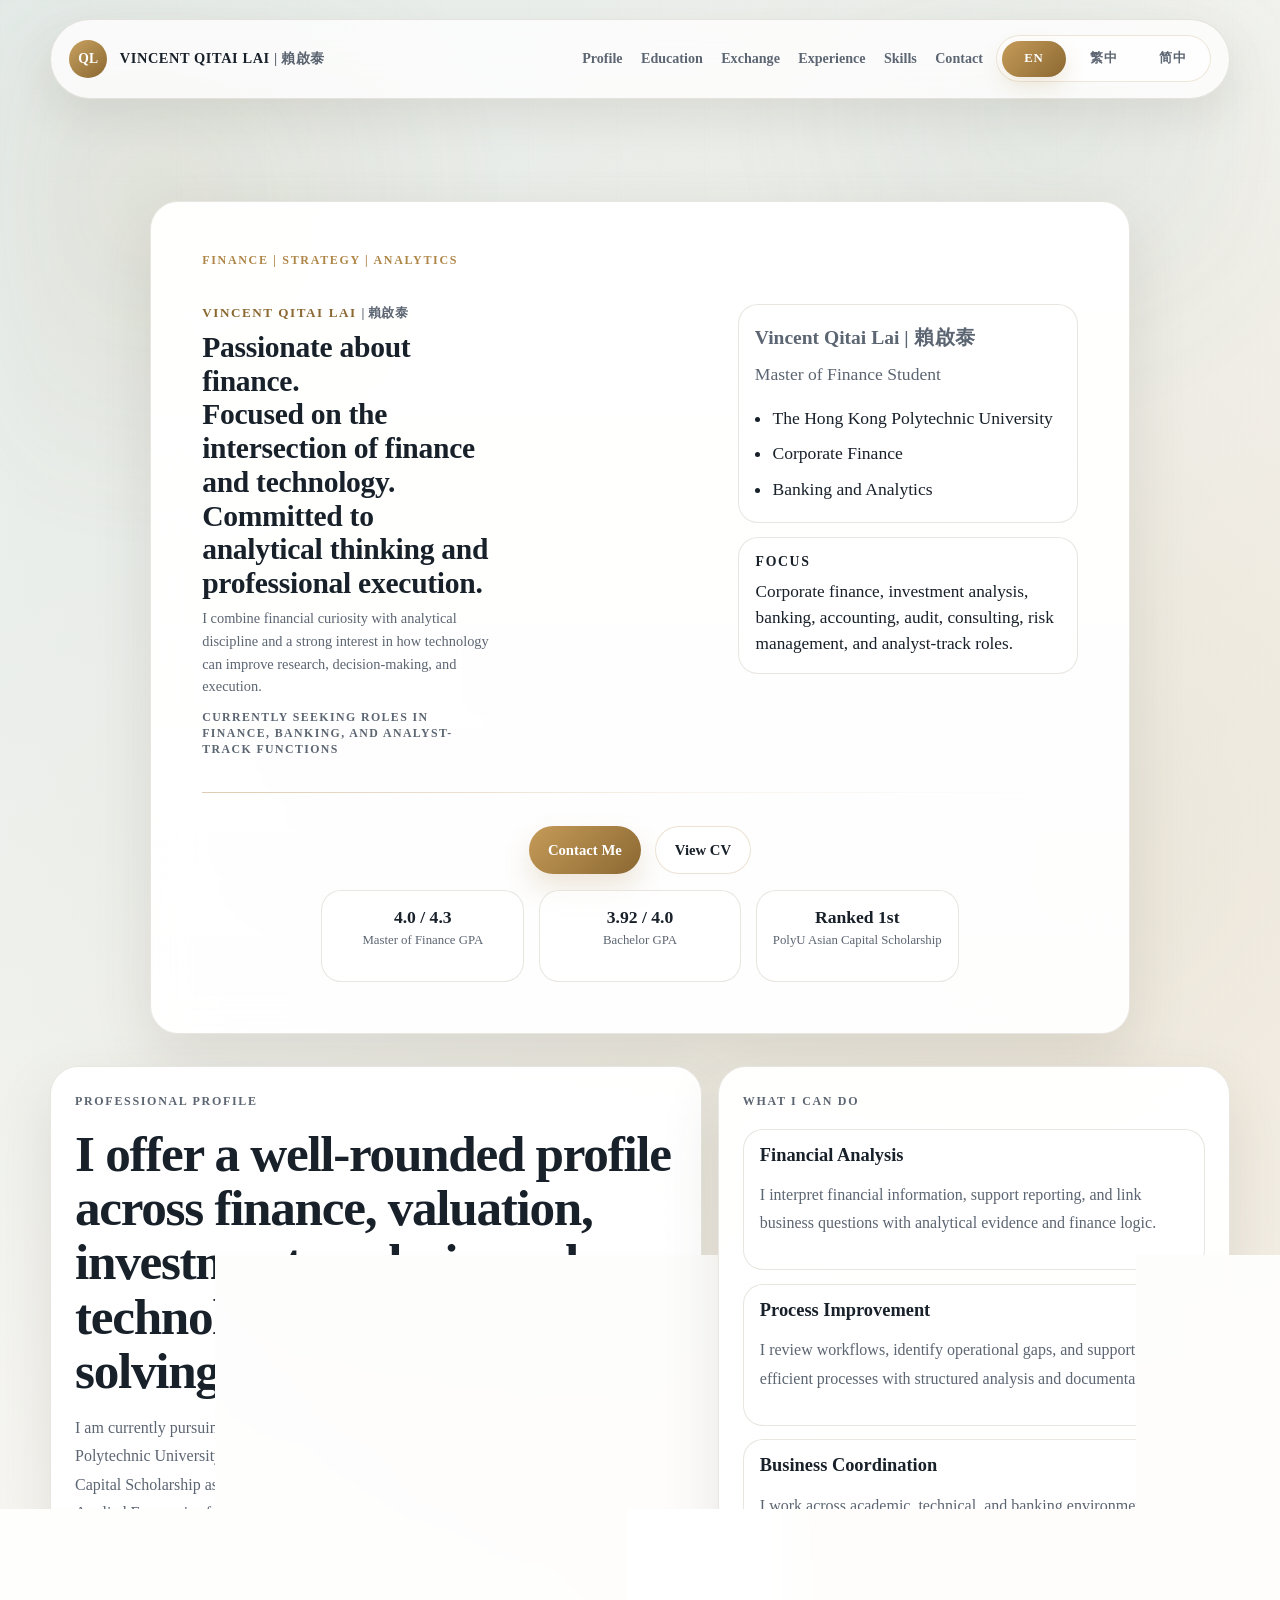
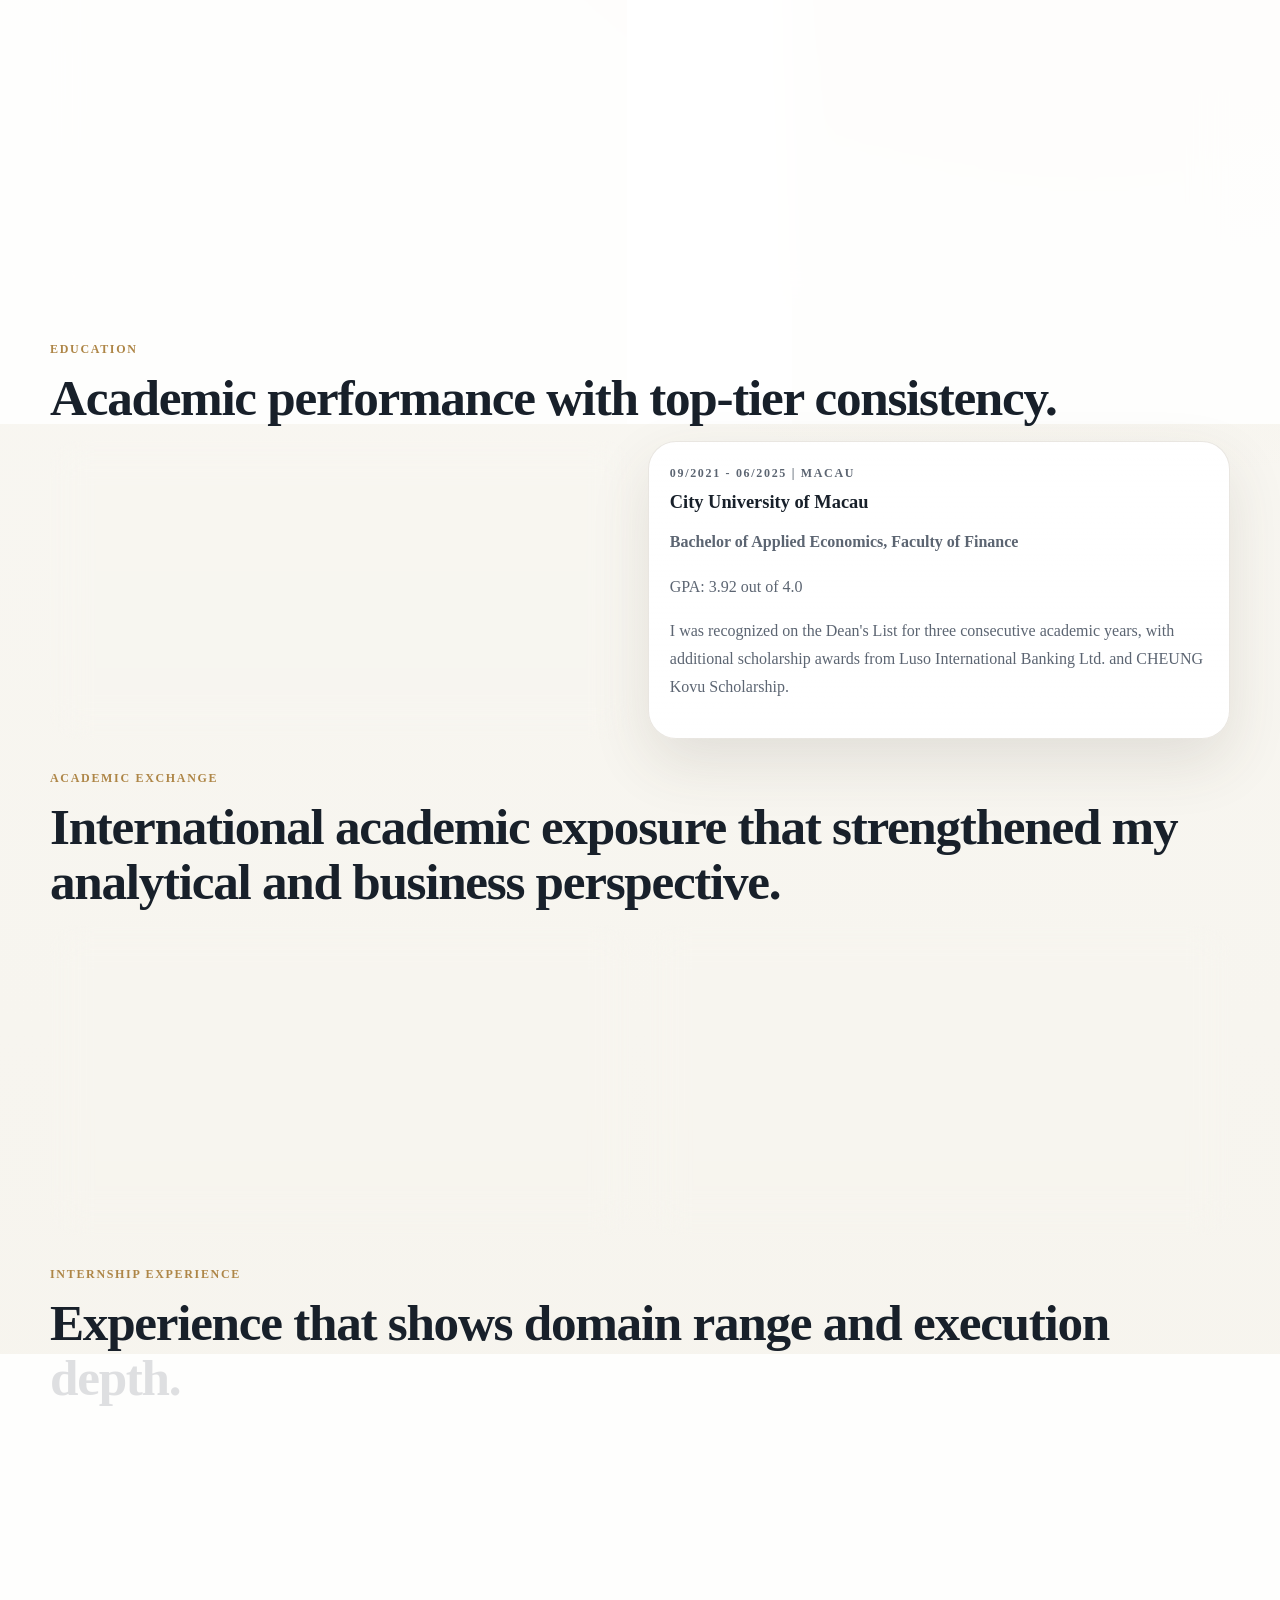
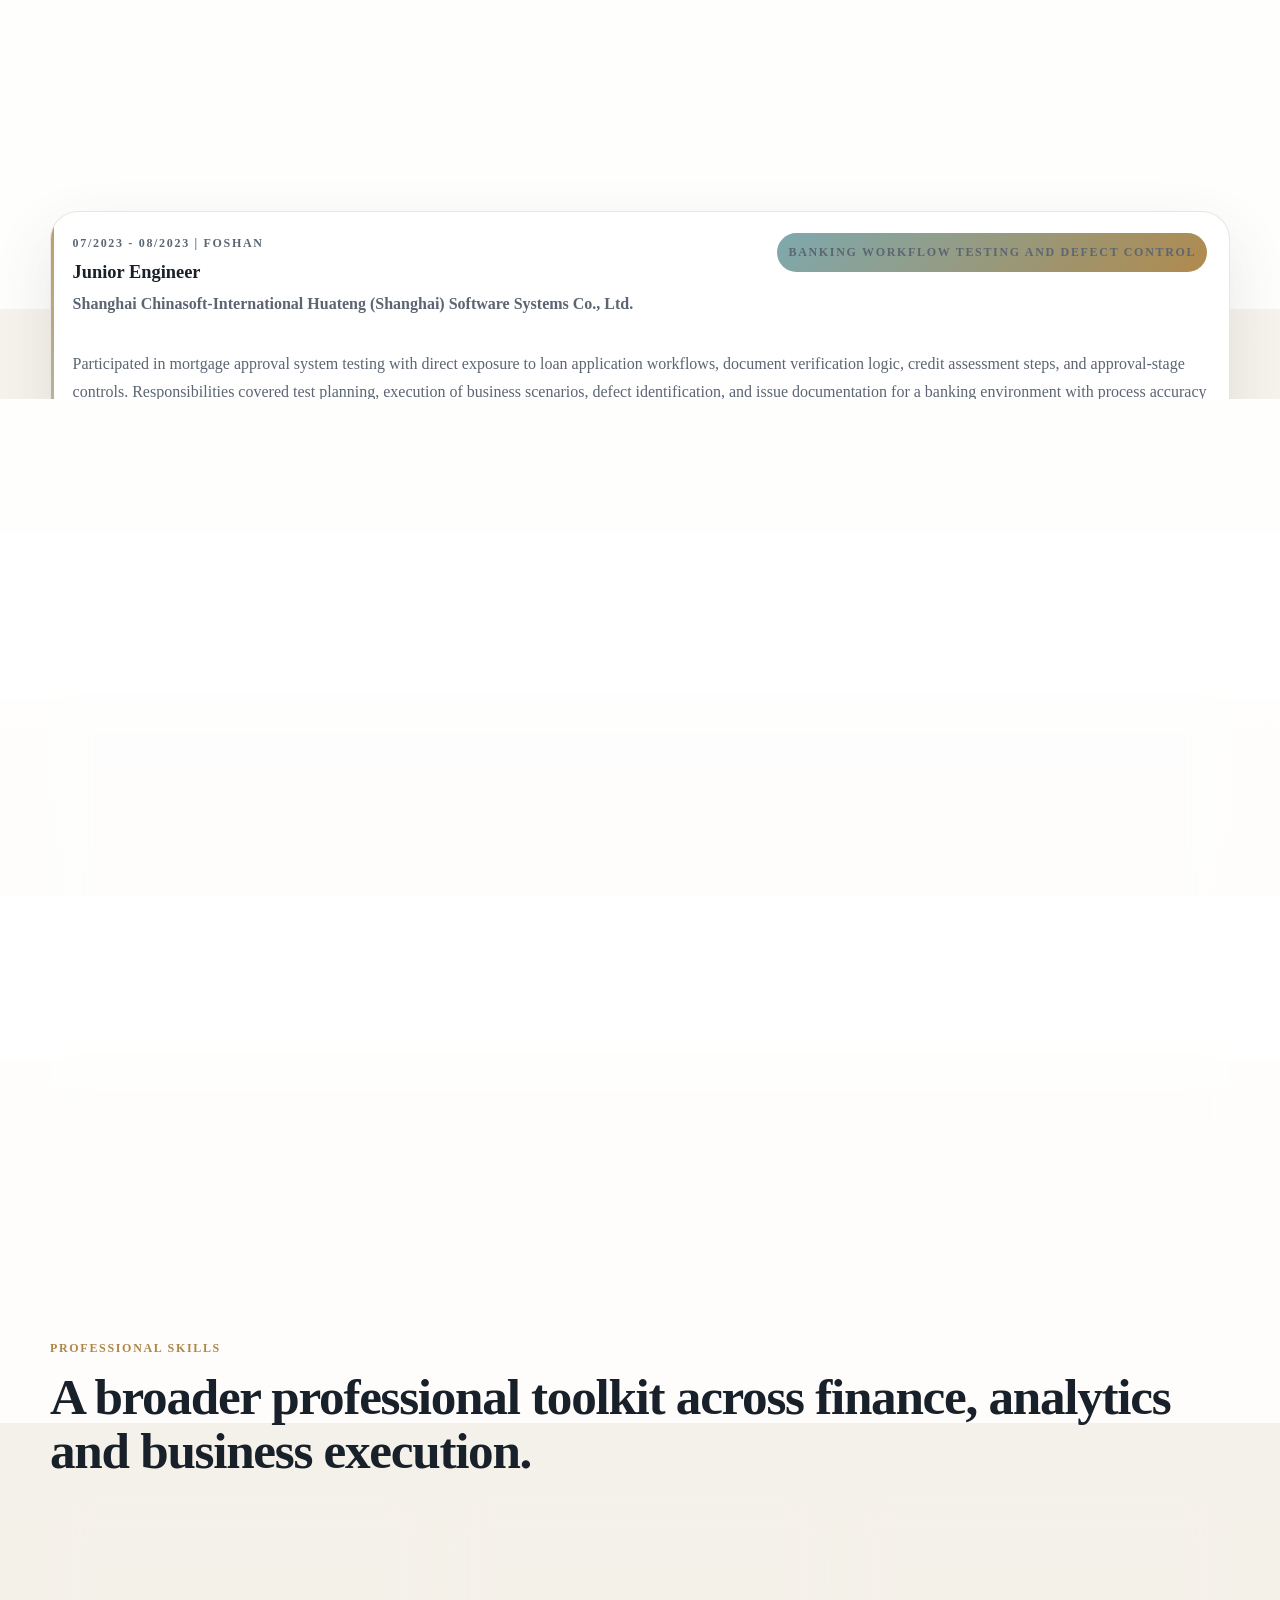
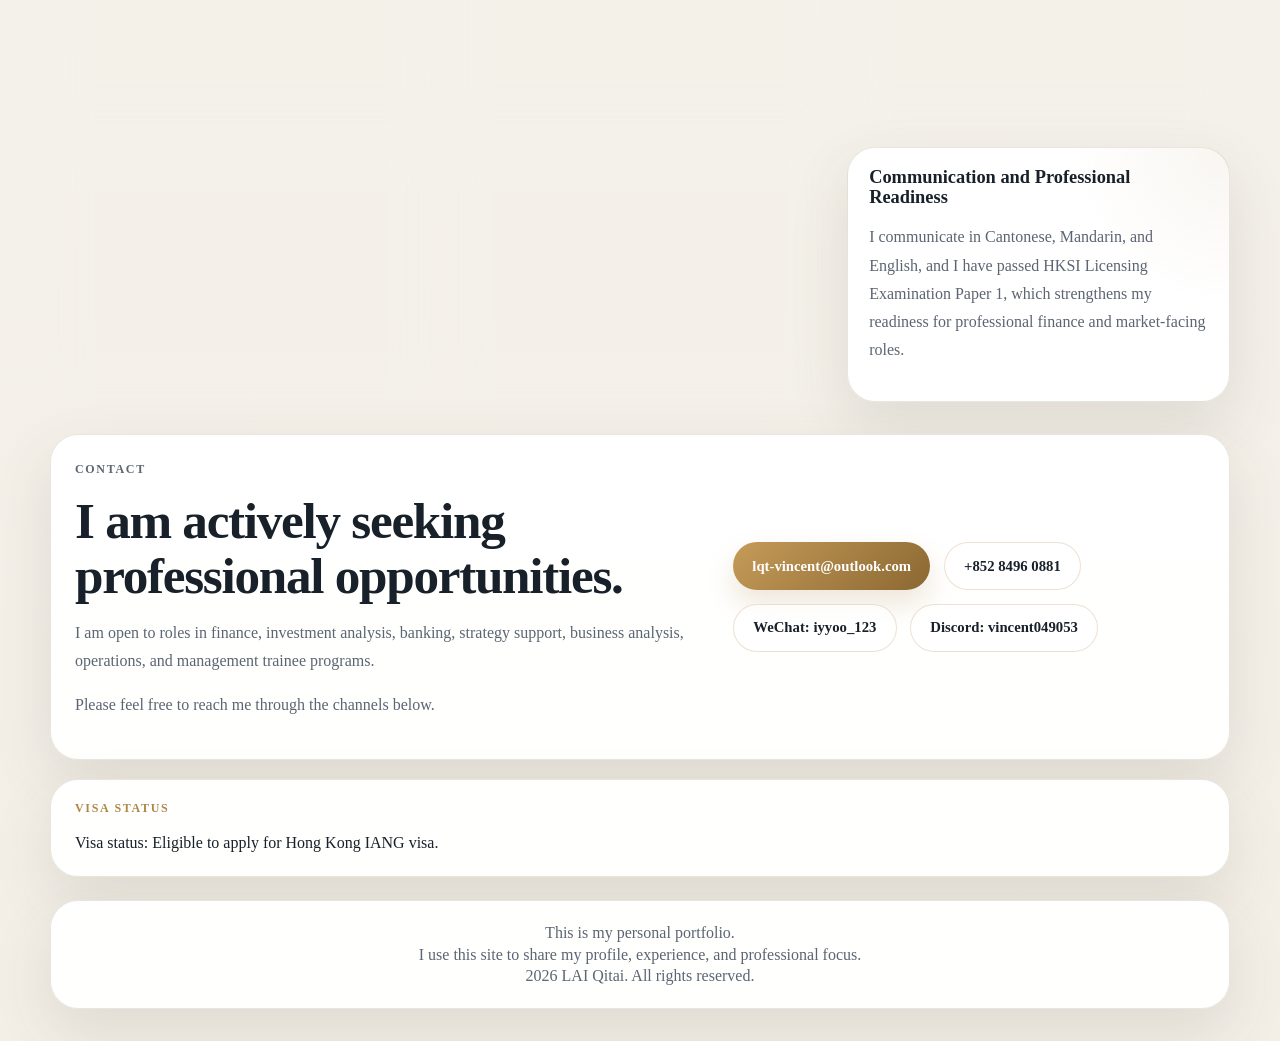
==== commit 2831364f: "Add Cloudflare Web Analytics beacon" ====
--- a/index.html
+++ b/index.html
@@ -477,6 +477,13 @@
       <p data-i18n="footer_line_3">2026 LAI Qitai. All rights reserved.</p>
     </footer>
 
+    <!-- Cloudflare Web Analytics -->
+    <script
+      defer
+      src="https://static.cloudflareinsights.com/beacon.min.js"
+      data-cf-beacon='{"token":"bb8da6b210444a34b962a63477b730d3"}'
+    ></script>
+    <!-- End Cloudflare Web Analytics -->
     <script src="./app.js?v=__BUILD_VERSION__"></script>
   </body>
 </html>
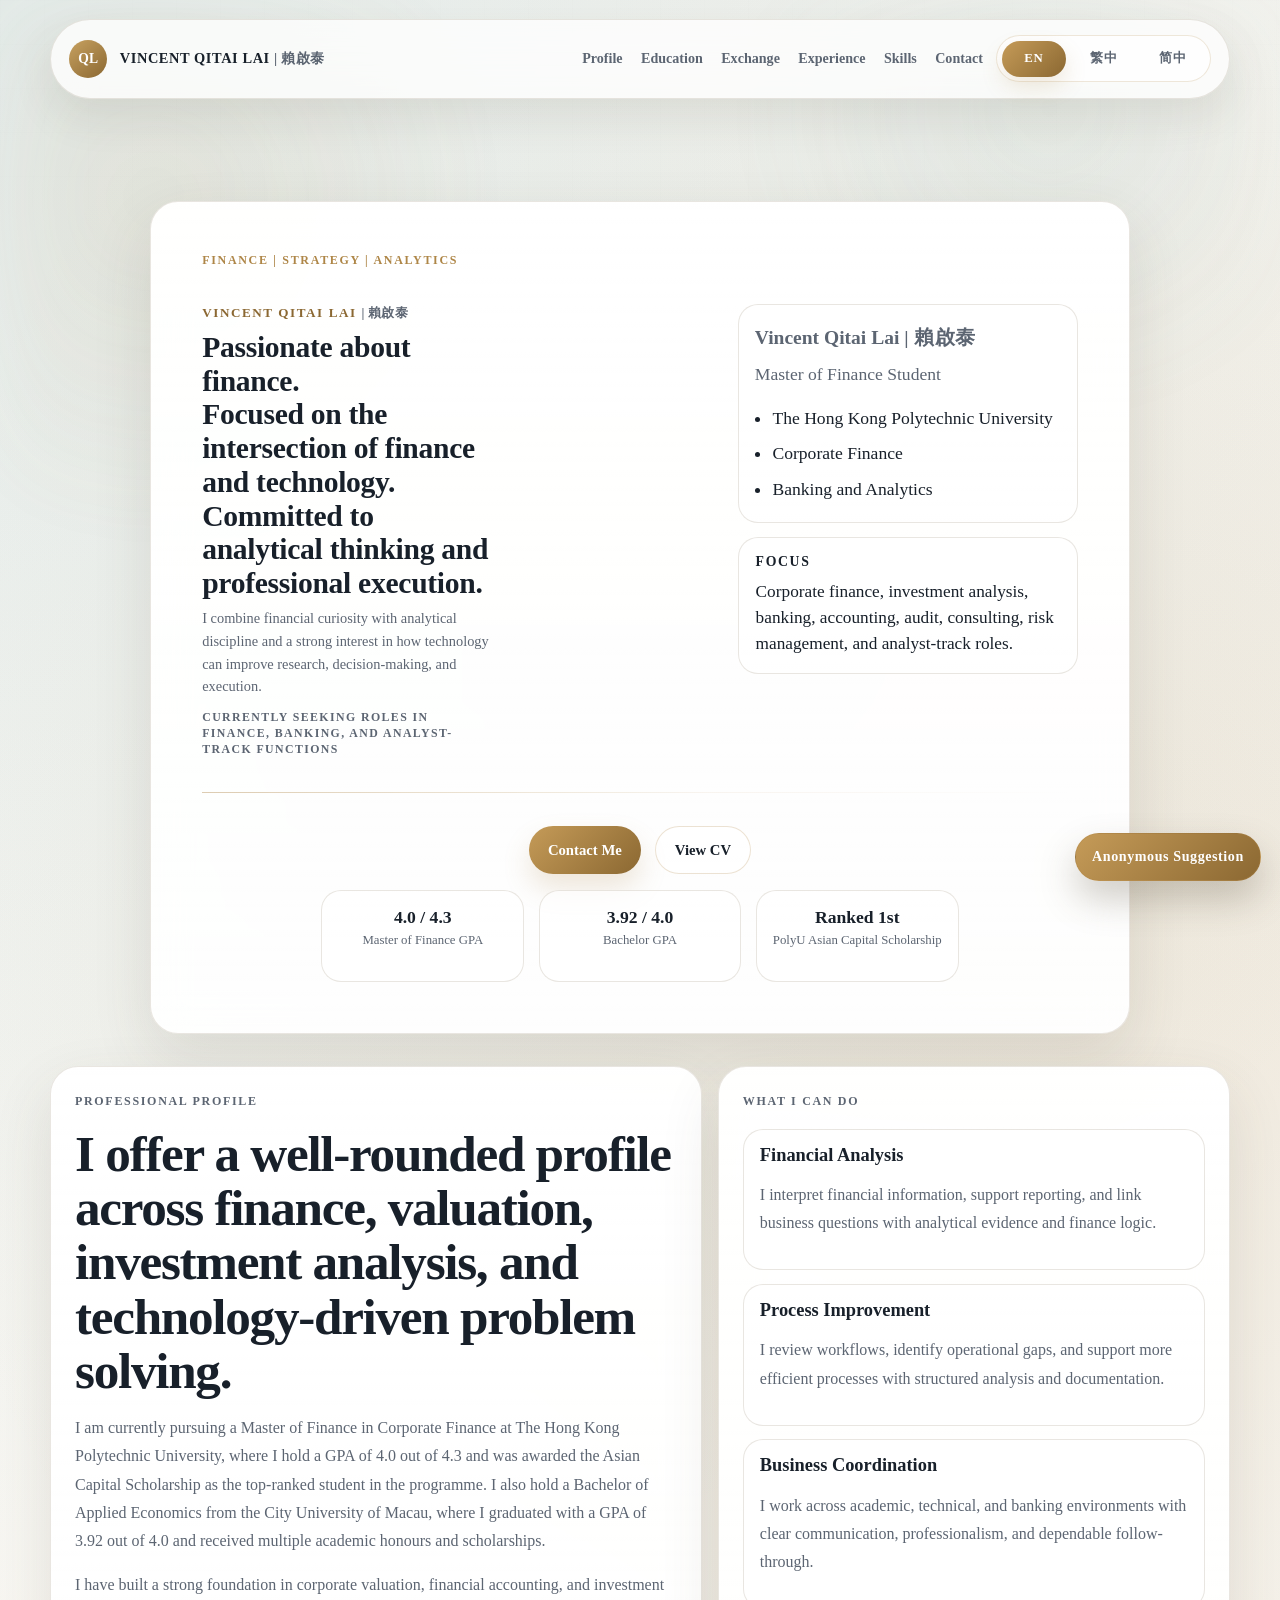
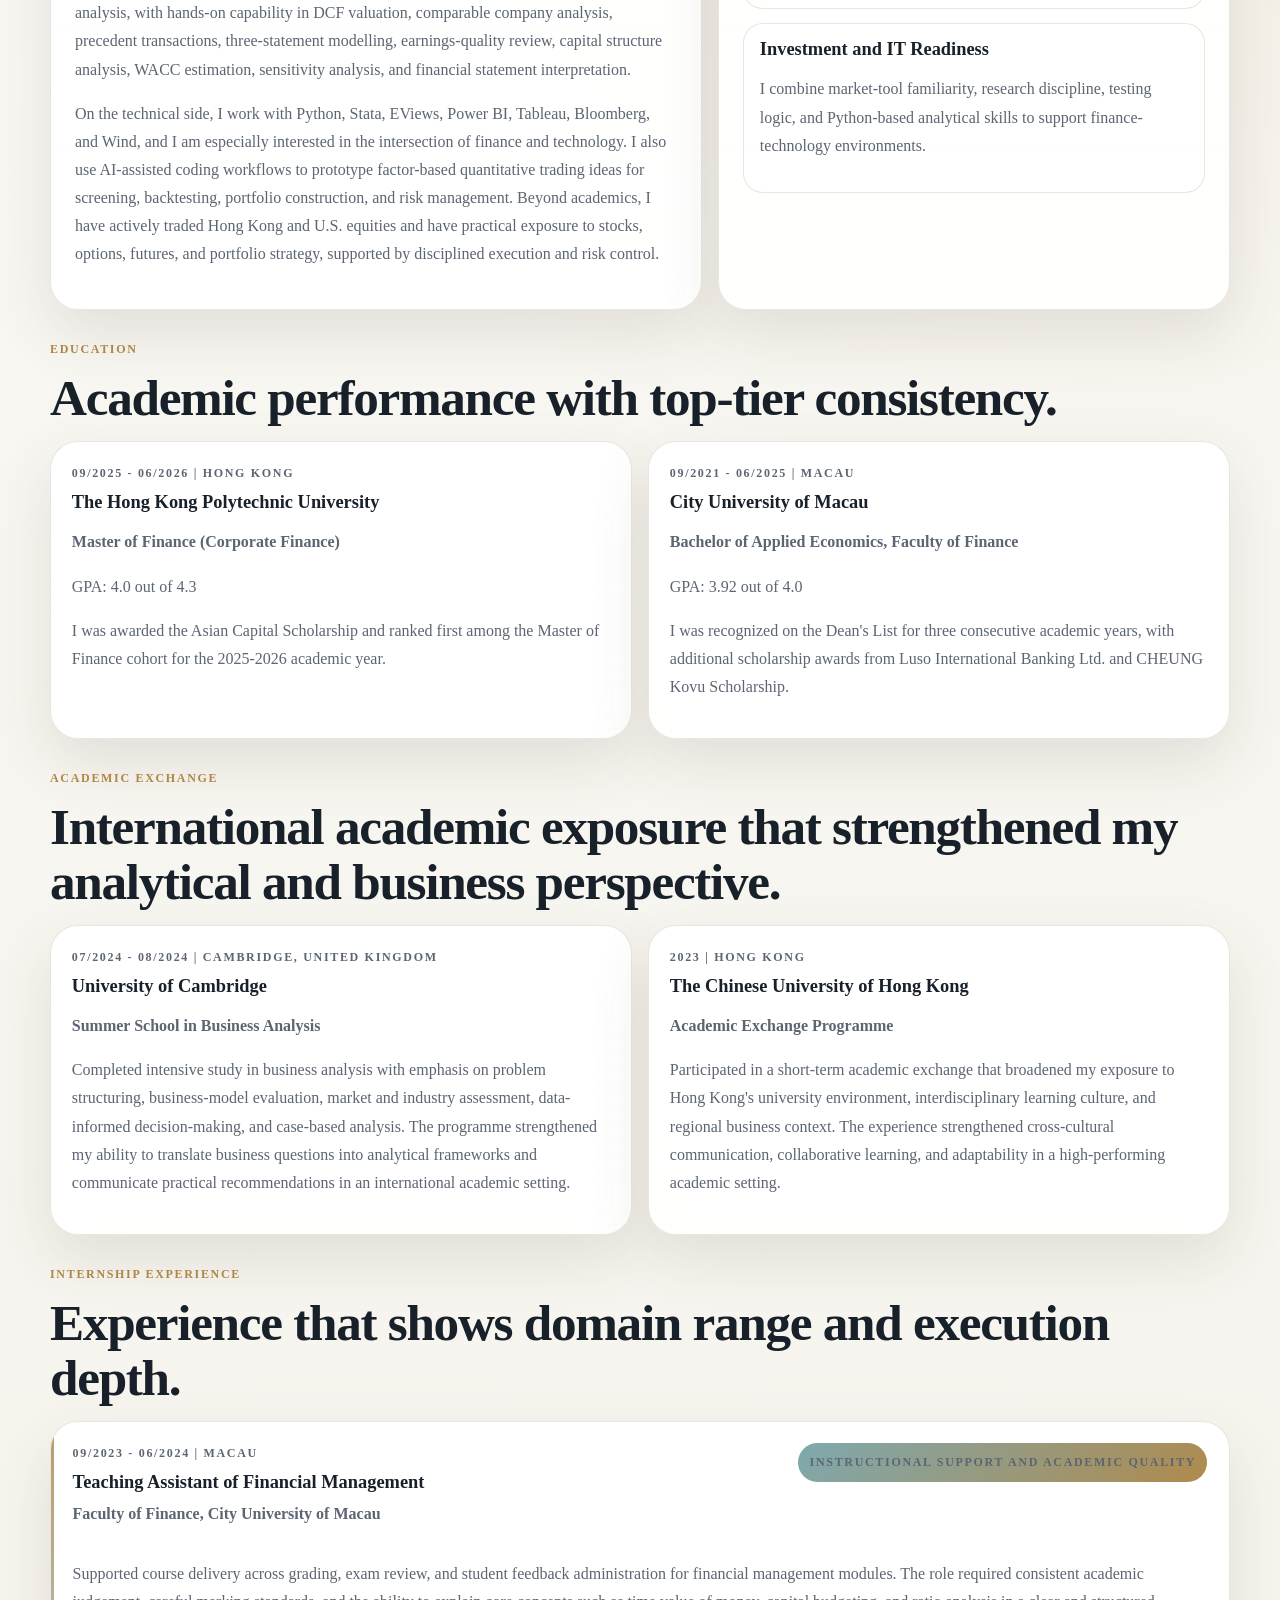
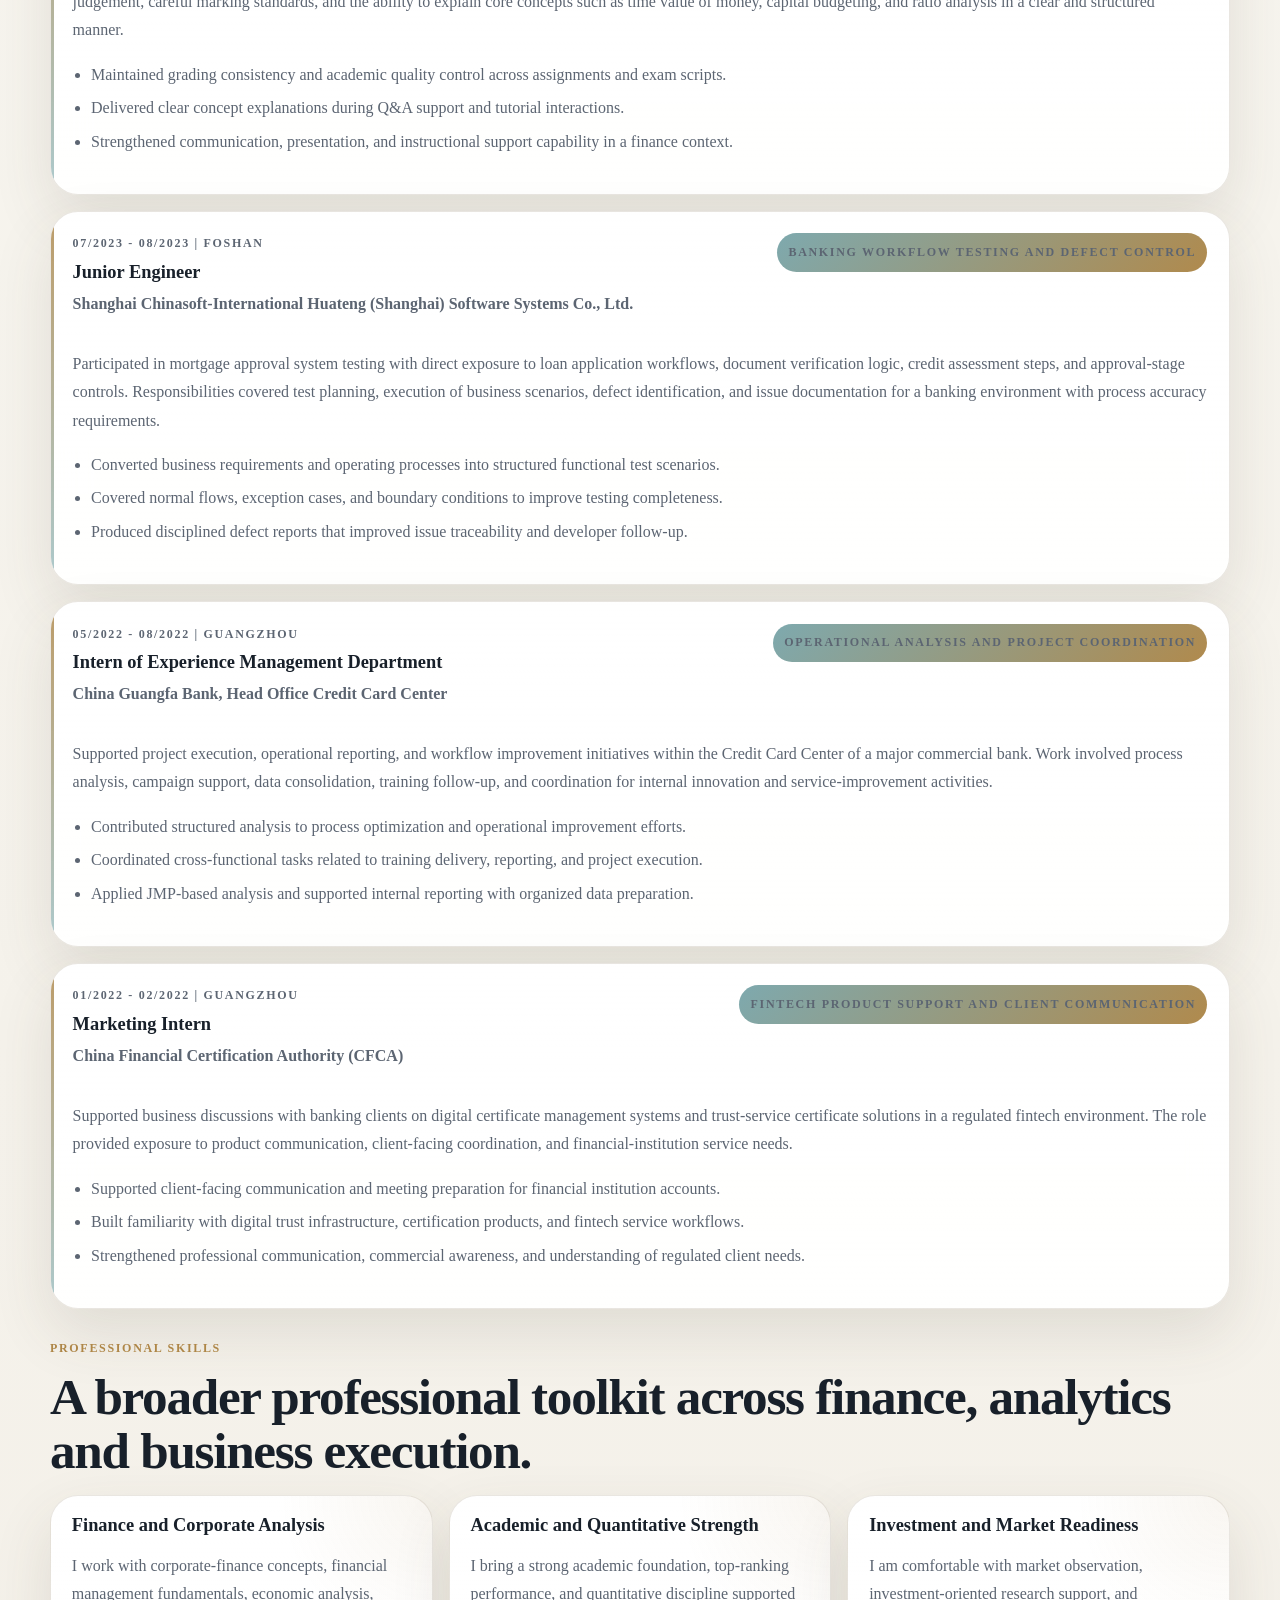
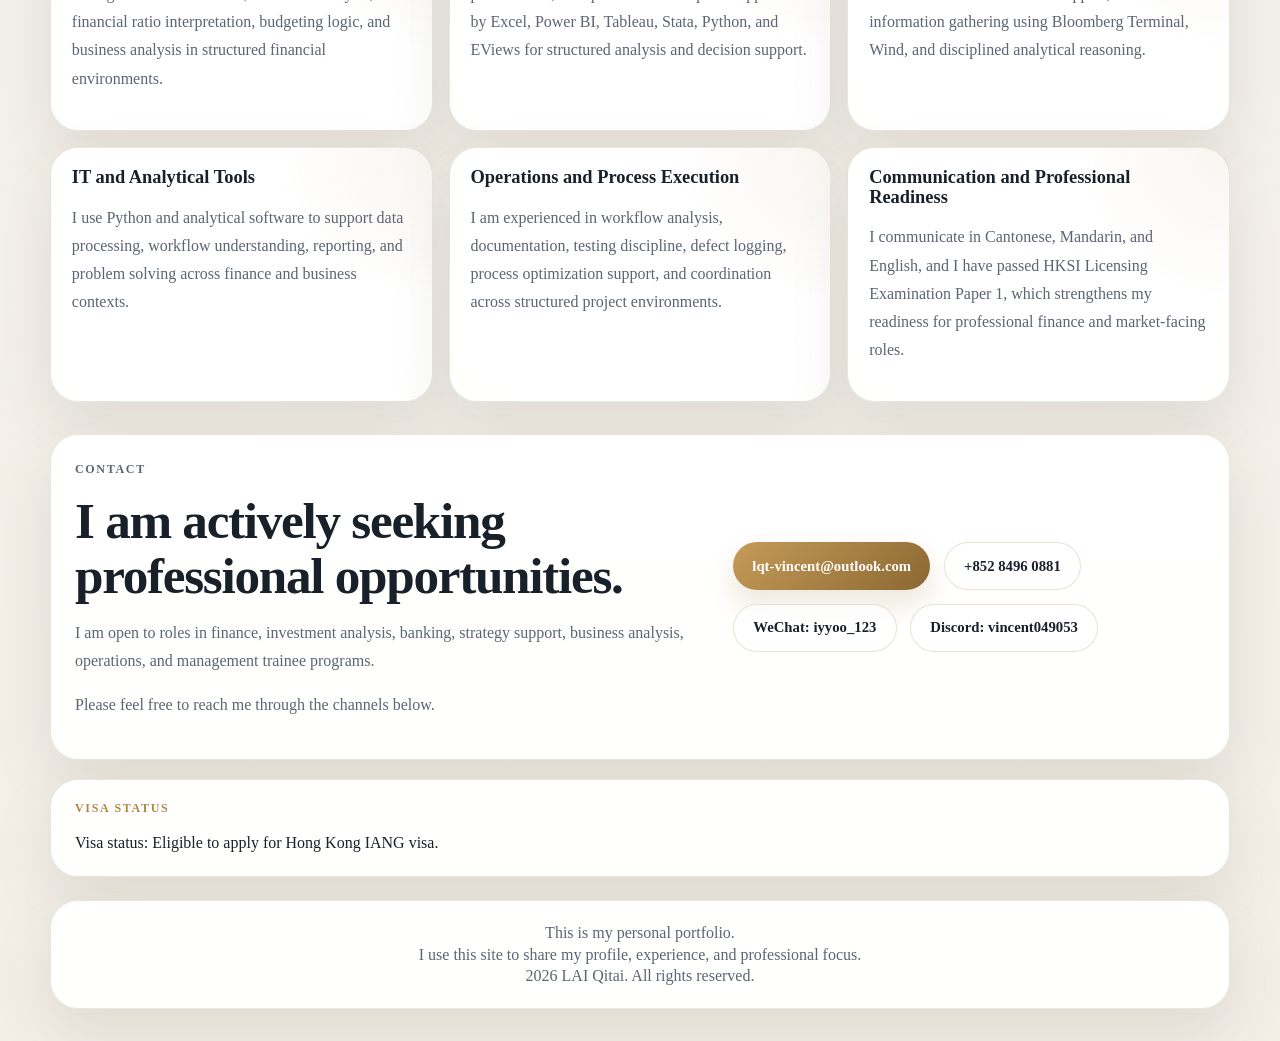
==== commit e56ffde5: "Add floating anonymous suggestion widget with tri-language support" ====
--- a/index.html
+++ b/index.html
@@ -477,6 +477,55 @@
       <p data-i18n="footer_line_3">2026 LAI Qitai. All rights reserved.</p>
     </footer>
 
+    <button
+      class="feedback-fab"
+      type="button"
+      data-feedback-open
+      aria-controls="feedback-widget"
+      aria-expanded="false"
+    >
+      <span data-i18n="feedback_fab">Anonymous Suggestion</span>
+    </button>
+
+    <section class="feedback-widget" id="feedback-widget" aria-hidden="true">
+      <div class="feedback-backdrop" data-feedback-close></div>
+      <div class="feedback-panel" role="dialog" aria-modal="true" aria-labelledby="feedback-title">
+        <p class="section-kicker" id="feedback-title" data-i18n="feedback_title">Anonymous Suggestion Box</p>
+        <p class="feedback-intro" data-i18n="feedback_intro">
+          Share a quick suggestion for improving this site. No name is required.
+        </p>
+
+        <form id="feedback-form" class="feedback-form" novalidate>
+          <input type="hidden" name="_subject" value="Anonymous suggestion from qitai.ink" />
+          <input type="hidden" name="_captcha" value="false" />
+          <input type="hidden" name="_template" value="box" />
+          <input type="text" name="_honey" tabindex="-1" autocomplete="off" aria-hidden="true" />
+          <input type="hidden" name="source" value="qitai.ink feedback widget" />
+          <input type="hidden" id="feedback-page-url" name="page_url" value="" />
+
+          <label for="feedback-message" data-i18n="feedback_label">Your suggestion</label>
+          <textarea
+            id="feedback-message"
+            name="message"
+            rows="5"
+            maxlength="1200"
+            required
+            data-i18n-placeholder="feedback_placeholder"
+            placeholder="Type your suggestion here..."
+          ></textarea>
+
+          <p class="feedback-status" data-feedback-status data-i18n="feedback_hint">
+            Your message will be sent directly to my inbox.
+          </p>
+
+          <div class="feedback-actions">
+            <button class="btn btn-secondary" type="button" data-feedback-close data-i18n="feedback_cancel">Close</button>
+            <button class="btn btn-primary" type="submit" data-i18n="feedback_submit">Send Suggestion</button>
+          </div>
+        </form>
+      </div>
+    </section>
+
     <!-- Cloudflare Web Analytics -->
     <script
       defer
--- a/styles.css
+++ b/styles.css
@@ -448,6 +448,138 @@
   background: rgba(255, 255, 255, 0.72);
 }
 
+.feedback-fab {
+  position: fixed;
+  right: 1.2rem;
+  bottom: 1.2rem;
+  z-index: 35;
+  border: 1px solid rgba(174, 134, 71, 0.3);
+  border-radius: 999px;
+  color: #ffffff;
+  background: linear-gradient(135deg, #c59b58, #8b6832);
+  box-shadow: 0 18px 36px rgba(77, 67, 48, 0.26);
+  min-height: 48px;
+  padding: 0.72rem 1rem;
+  font: inherit;
+  font-size: 0.88rem;
+  font-weight: 800;
+  letter-spacing: 0.04em;
+  cursor: pointer;
+  transition:
+    transform 180ms ease,
+    box-shadow 180ms ease;
+}
+
+.feedback-fab:hover {
+  transform: translateY(-2px);
+  box-shadow: 0 22px 40px rgba(77, 67, 48, 0.3);
+}
+
+.feedback-widget {
+  position: fixed;
+  inset: 0;
+  z-index: 50;
+  display: none;
+}
+
+.feedback-widget.is-open {
+  display: block;
+}
+
+.feedback-backdrop {
+  position: absolute;
+  inset: 0;
+  background: rgba(18, 25, 34, 0.34);
+  backdrop-filter: blur(2px);
+}
+
+.feedback-panel {
+  position: absolute;
+  right: 1.1rem;
+  bottom: 5.1rem;
+  width: min(430px, calc(100vw - 1.3rem));
+  border: 1px solid var(--line);
+  border-radius: 22px;
+  background:
+    linear-gradient(180deg, rgba(255, 255, 255, 0.94), rgba(255, 255, 255, 0.84)),
+    var(--panel-strong);
+  box-shadow: 0 26px 56px rgba(45, 38, 27, 0.25);
+  backdrop-filter: blur(20px);
+  padding: 1.1rem 1.1rem 1rem;
+}
+
+.feedback-intro {
+  margin: 0.2rem 0 0.8rem;
+  color: var(--muted);
+  line-height: 1.5;
+  font-size: 0.92rem;
+}
+
+.feedback-form {
+  display: grid;
+  gap: 0.58rem;
+}
+
+.feedback-form label {
+  font-size: 0.86rem;
+  font-weight: 700;
+  color: var(--text);
+}
+
+.feedback-form textarea {
+  width: 100%;
+  resize: vertical;
+  min-height: 120px;
+  max-height: 260px;
+  border: 1px solid rgba(92, 101, 114, 0.3);
+  border-radius: 14px;
+  padding: 0.78rem 0.85rem;
+  font: inherit;
+  font-size: 0.93rem;
+  line-height: 1.58;
+  color: var(--text);
+  background: rgba(255, 255, 255, 0.85);
+}
+
+.feedback-form textarea:focus {
+  outline: 0;
+  border-color: rgba(139, 104, 50, 0.55);
+  box-shadow: 0 0 0 4px rgba(174, 134, 71, 0.16);
+}
+
+.feedback-form input[name="_honey"] {
+  display: none;
+}
+
+.feedback-status {
+  margin: 0.05rem 0;
+  min-height: 1.2rem;
+  font-size: 0.82rem;
+  color: var(--muted);
+  line-height: 1.45;
+}
+
+.feedback-status.is-error {
+  color: #8f2e2e;
+}
+
+.feedback-status.is-success {
+  color: #246846;
+}
+
+.feedback-actions {
+  display: flex;
+  justify-content: flex-end;
+  gap: 0.6rem;
+  margin-top: 0.2rem;
+}
+
+.feedback-form button[disabled] {
+  opacity: 0.66;
+  cursor: not-allowed;
+  transform: none;
+}
+
 .capability-list > div {
   border: 1px solid var(--line);
   border-radius: var(--radius-md);
@@ -806,4 +938,21 @@
     font-size: 2.1rem;
   }
 
-}
+  .feedback-fab {
+    right: 0.75rem;
+    bottom: 0.85rem;
+    min-height: 44px;
+    padding: 0.6rem 0.88rem;
+    font-size: 0.82rem;
+  }
+
+  .feedback-panel {
+    right: 0.5rem;
+    left: 0.5rem;
+    bottom: 4.5rem;
+    width: auto;
+    border-radius: 18px;
+    padding: 0.95rem 0.9rem;
+  }
+
+}
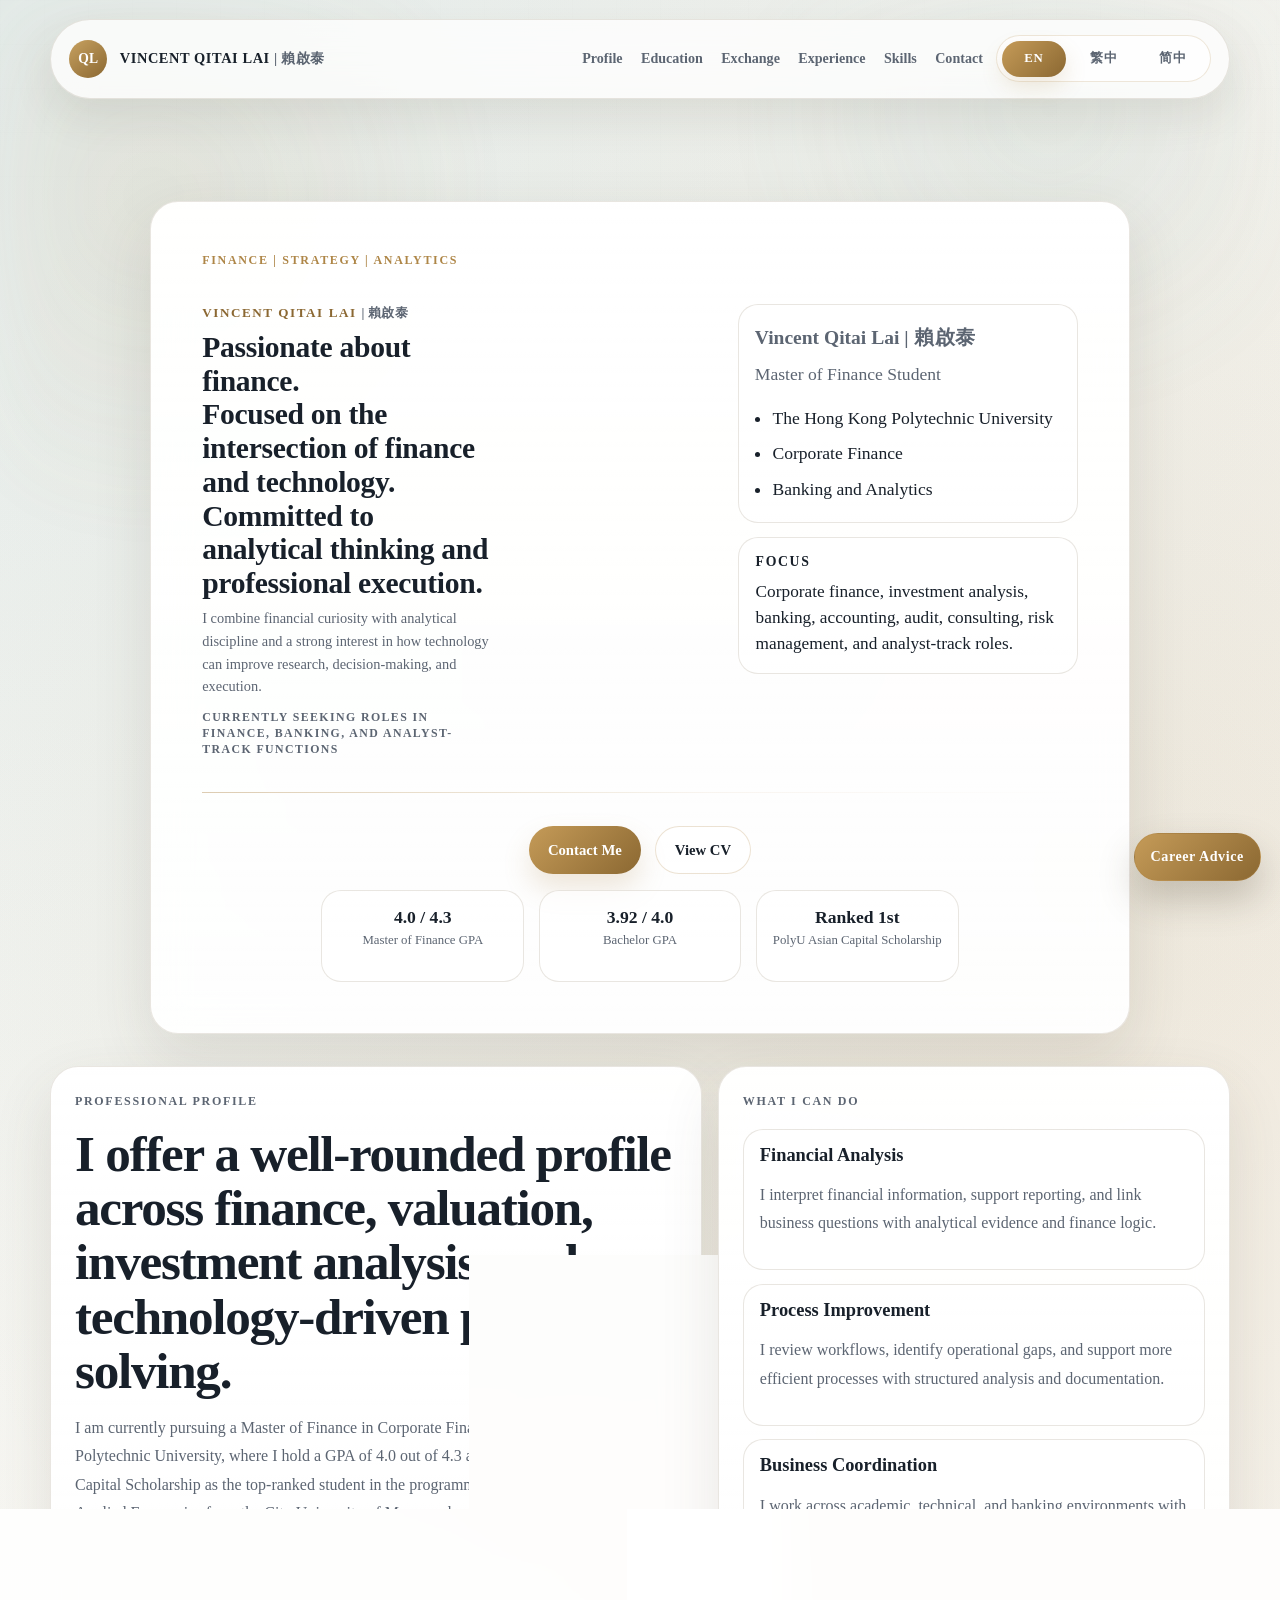
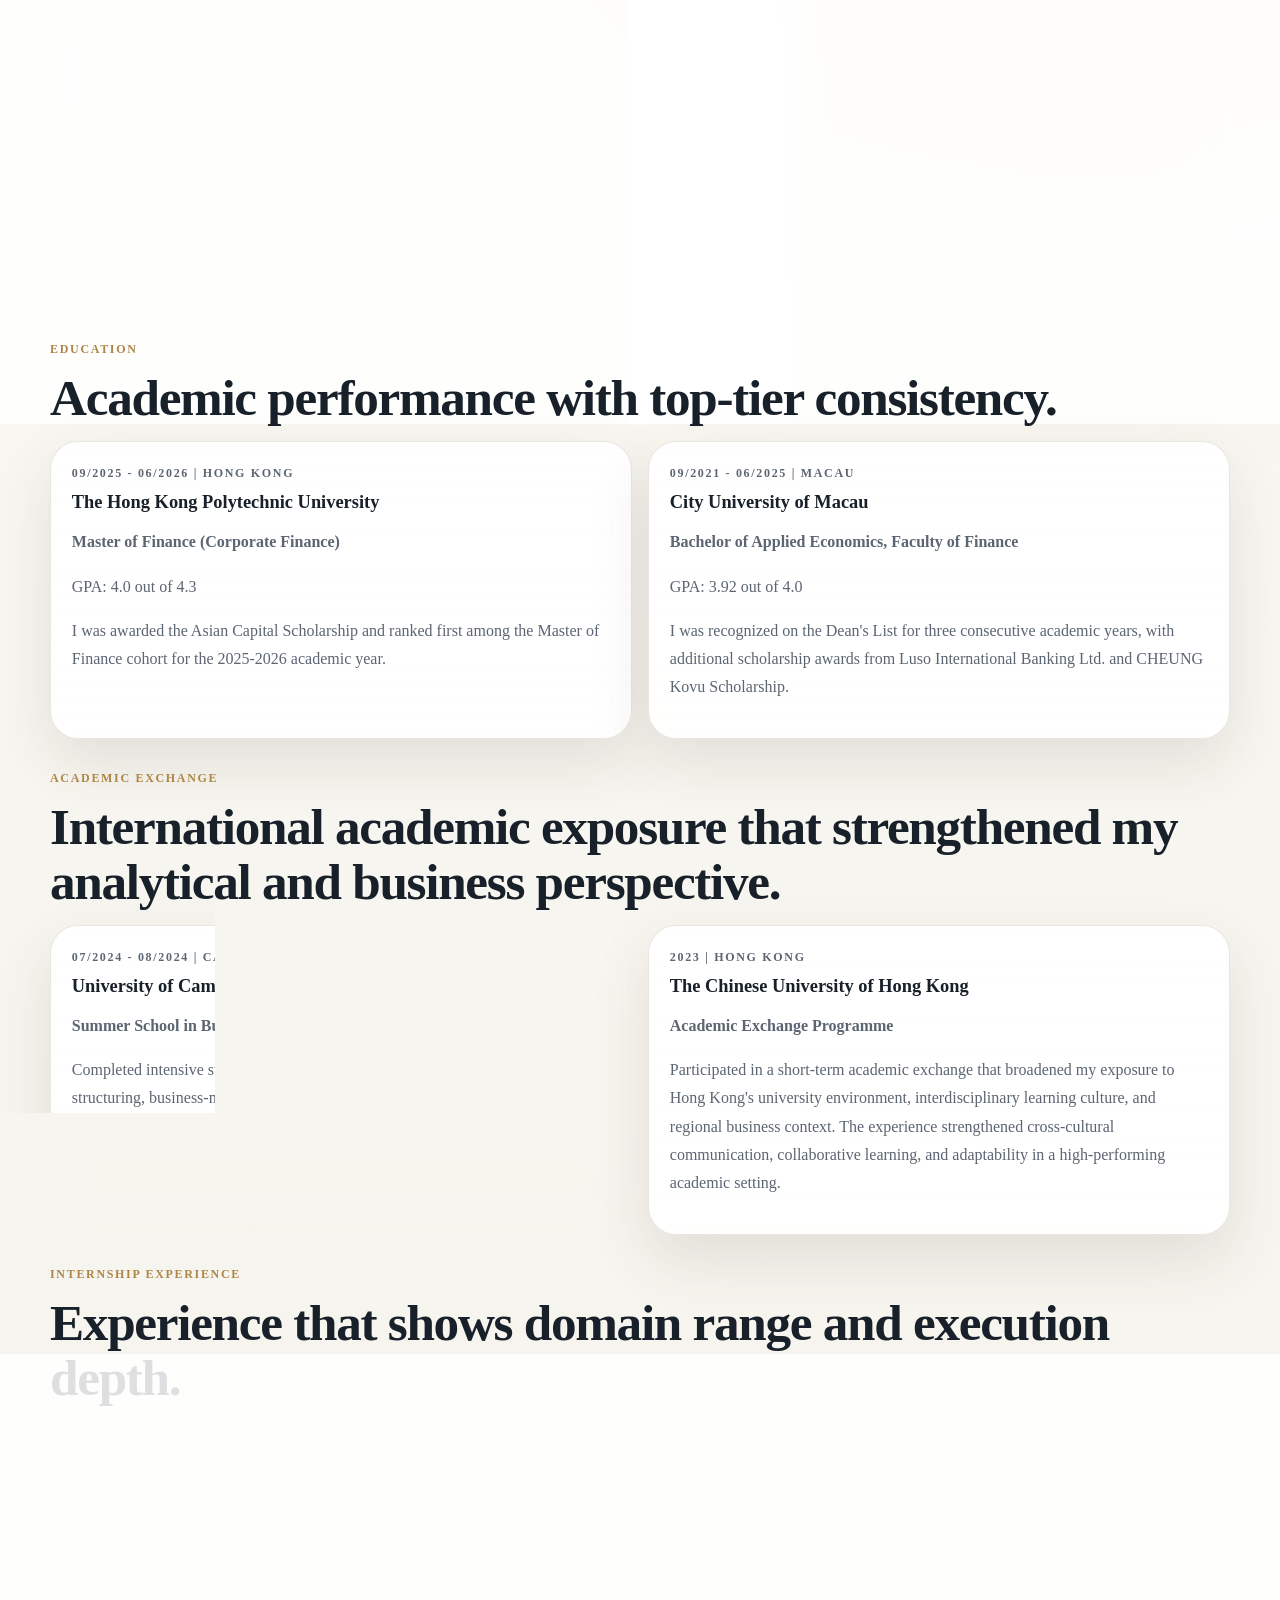
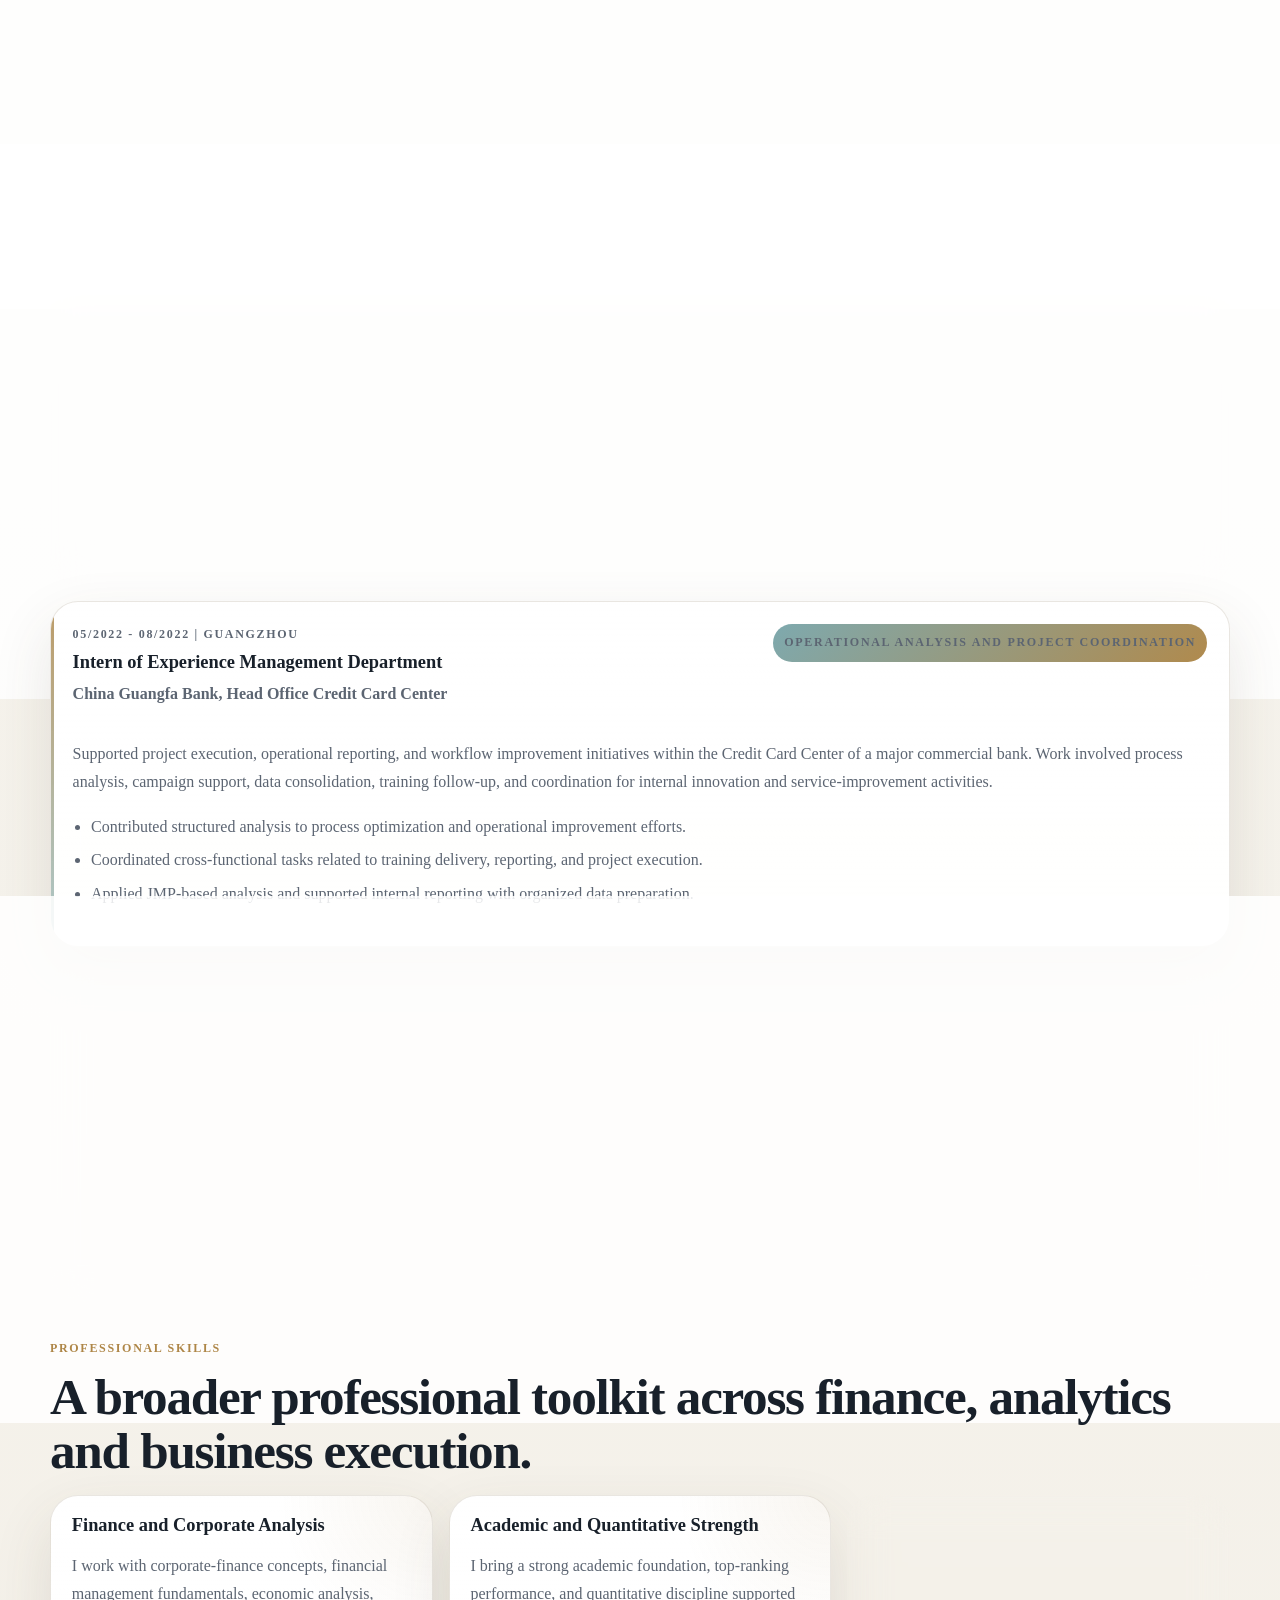
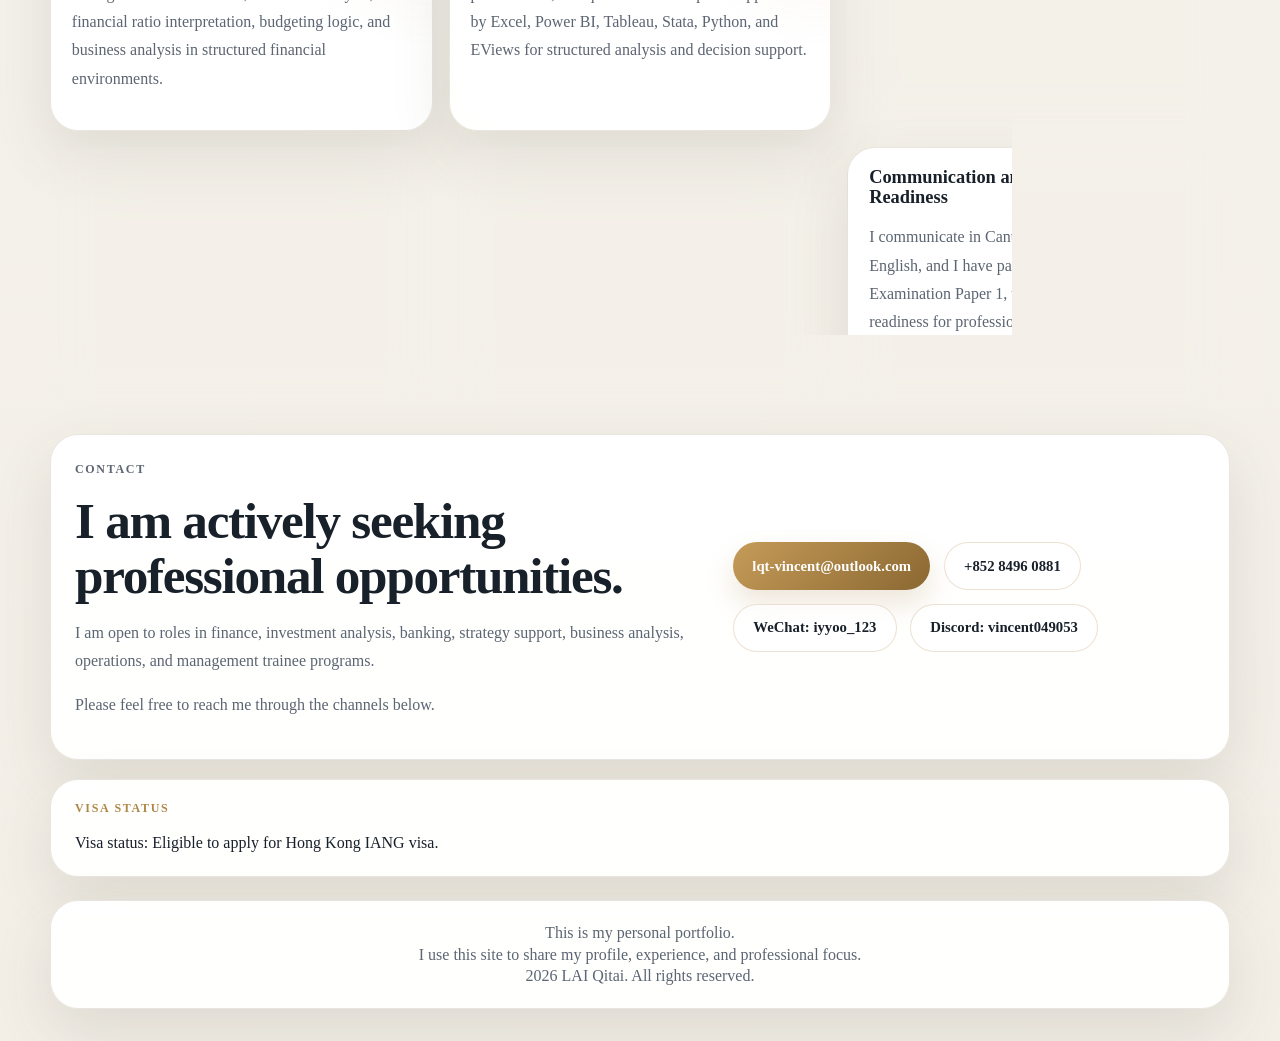
==== commit 454d526e: "Refocus suggestion widget on career development advice" ====
--- a/index.html
+++ b/index.html
@@ -484,26 +484,26 @@
       aria-controls="feedback-widget"
       aria-expanded="false"
     >
-      <span data-i18n="feedback_fab">Anonymous Suggestion</span>
+      <span data-i18n="feedback_fab">Career Advice</span>
     </button>
 
     <section class="feedback-widget" id="feedback-widget" aria-hidden="true">
       <div class="feedback-backdrop" data-feedback-close></div>
       <div class="feedback-panel" role="dialog" aria-modal="true" aria-labelledby="feedback-title">
-        <p class="section-kicker" id="feedback-title" data-i18n="feedback_title">Anonymous Suggestion Box</p>
+        <p class="section-kicker" id="feedback-title" data-i18n="feedback_title">Career Development Suggestion Box</p>
         <p class="feedback-intro" data-i18n="feedback_intro">
-          Share a quick suggestion for improving this site. No name is required.
+          Share a suggestion for my career development. No name is required.
         </p>
 
         <form id="feedback-form" class="feedback-form" novalidate>
-          <input type="hidden" name="_subject" value="Anonymous suggestion from qitai.ink" />
+          <input type="hidden" name="_subject" value="Anonymous career advice from qitai.ink" />
           <input type="hidden" name="_captcha" value="false" />
           <input type="hidden" name="_template" value="box" />
           <input type="text" name="_honey" tabindex="-1" autocomplete="off" aria-hidden="true" />
-          <input type="hidden" name="source" value="qitai.ink feedback widget" />
+          <input type="hidden" name="source" value="qitai.ink career advice widget" />
           <input type="hidden" id="feedback-page-url" name="page_url" value="" />
 
-          <label for="feedback-message" data-i18n="feedback_label">Your suggestion</label>
+          <label for="feedback-message" data-i18n="feedback_label">Your career advice</label>
           <textarea
             id="feedback-message"
             name="message"
@@ -511,16 +511,16 @@
             maxlength="1200"
             required
             data-i18n-placeholder="feedback_placeholder"
-            placeholder="Type your suggestion here..."
+            placeholder="Type your career development suggestion..."
           ></textarea>
 
           <p class="feedback-status" data-feedback-status data-i18n="feedback_hint">
-            Your message will be sent directly to my inbox.
+            Your anonymous advice will be sent directly to my inbox.
           </p>
 
           <div class="feedback-actions">
             <button class="btn btn-secondary" type="button" data-feedback-close data-i18n="feedback_cancel">Close</button>
-            <button class="btn btn-primary" type="submit" data-i18n="feedback_submit">Send Suggestion</button>
+            <button class="btn btn-primary" type="submit" data-i18n="feedback_submit">Send Advice</button>
           </div>
         </form>
       </div>
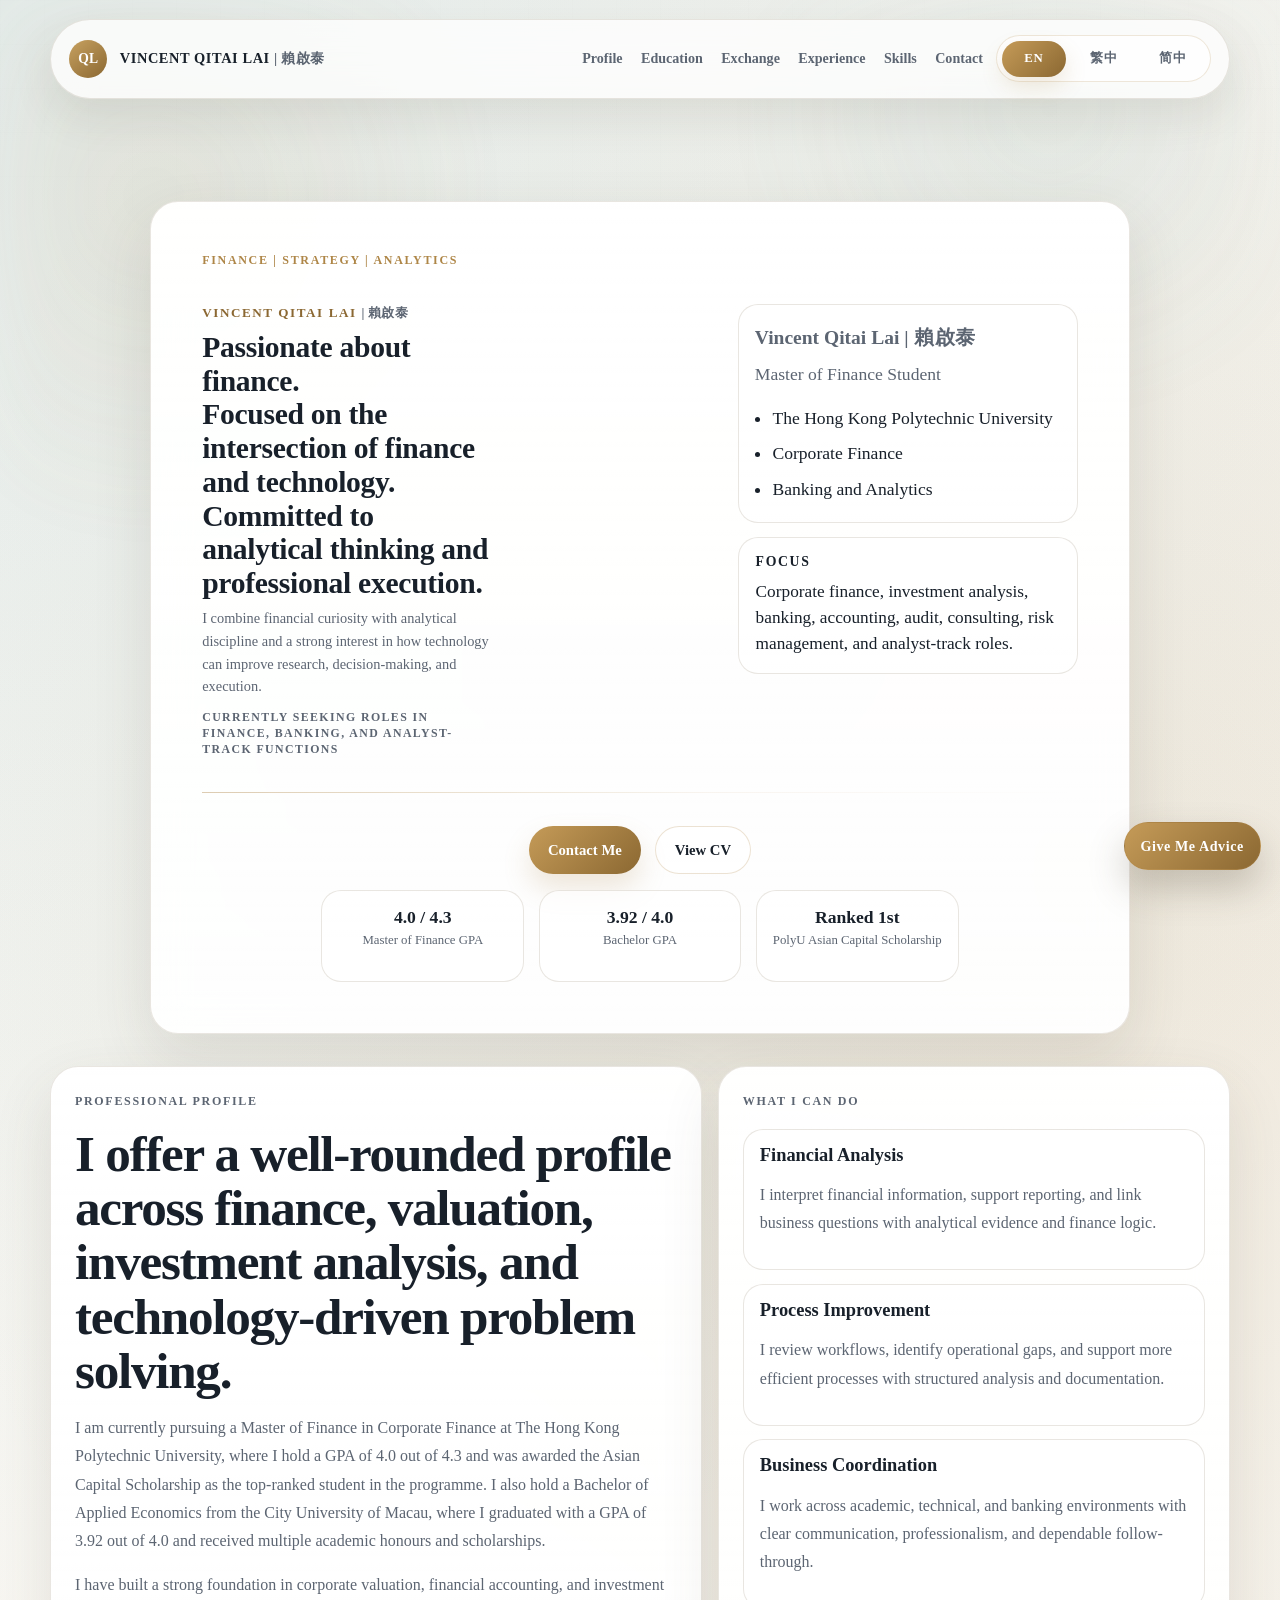
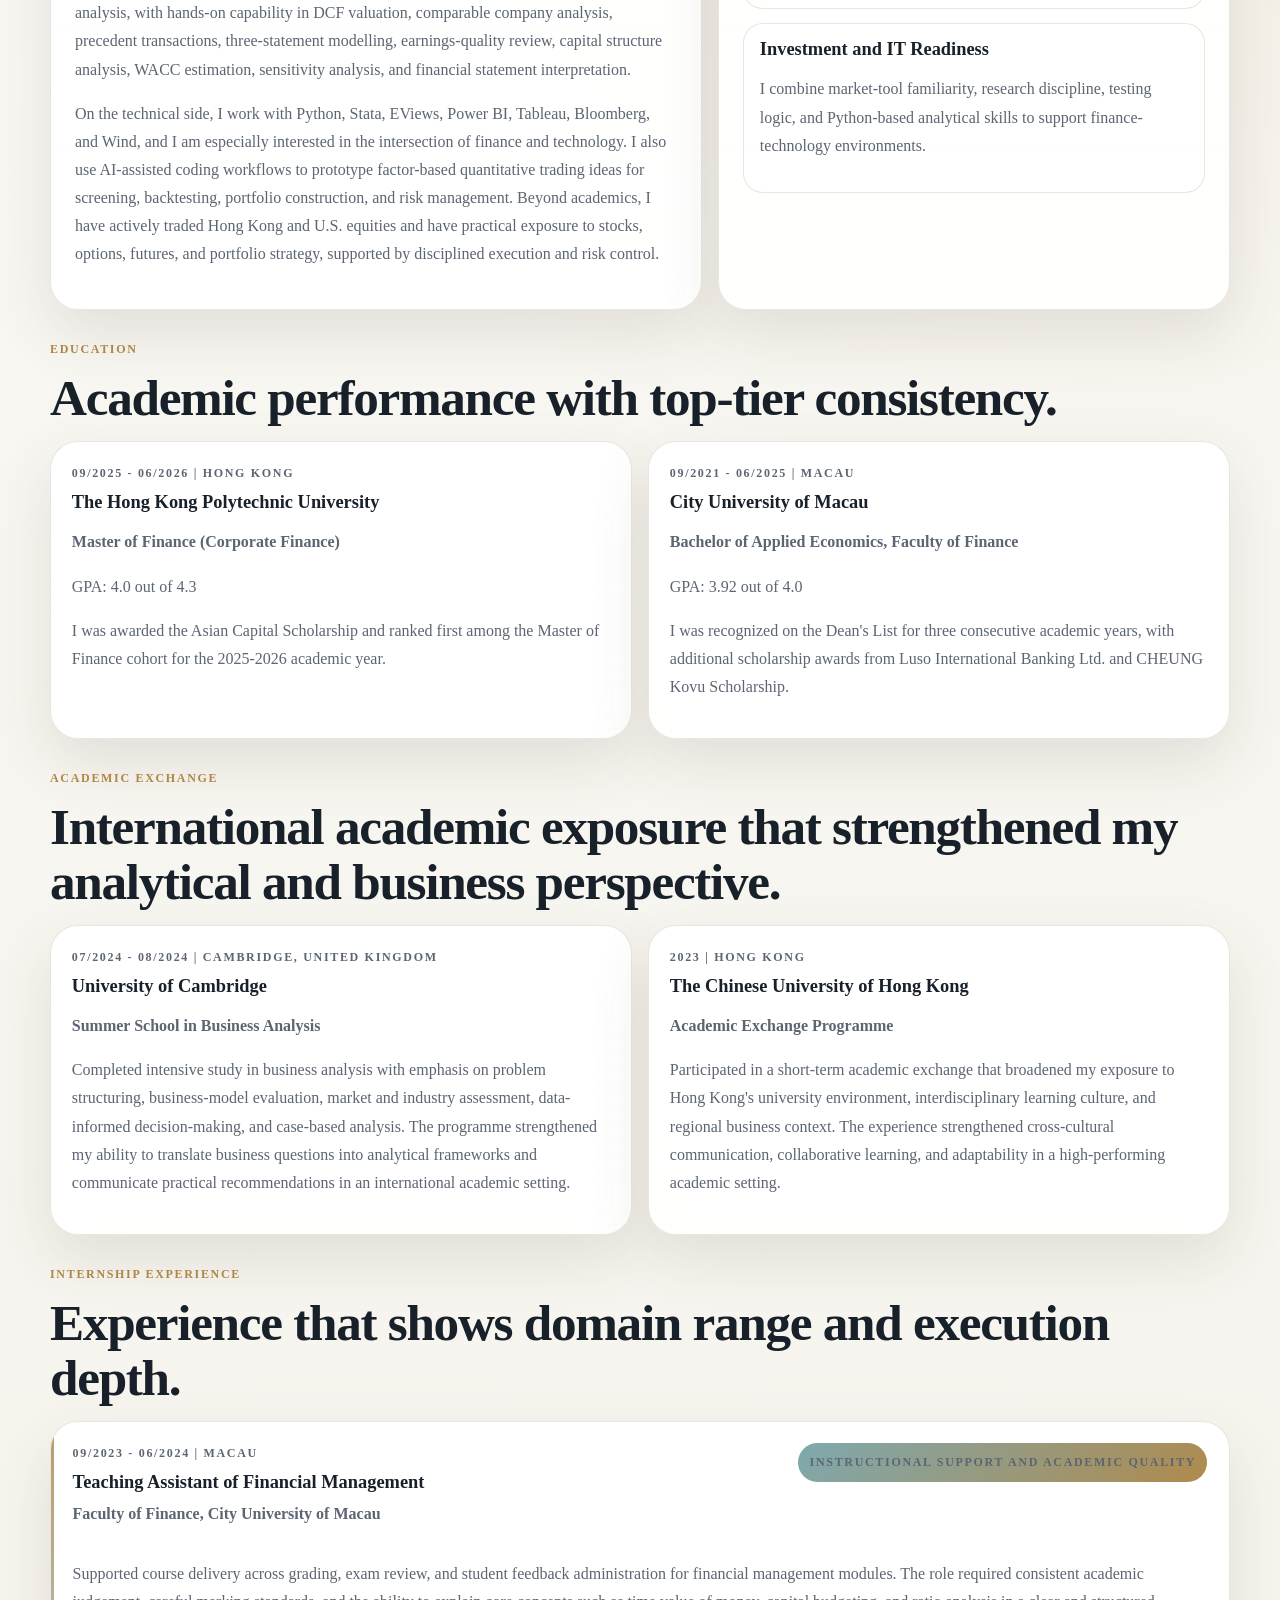
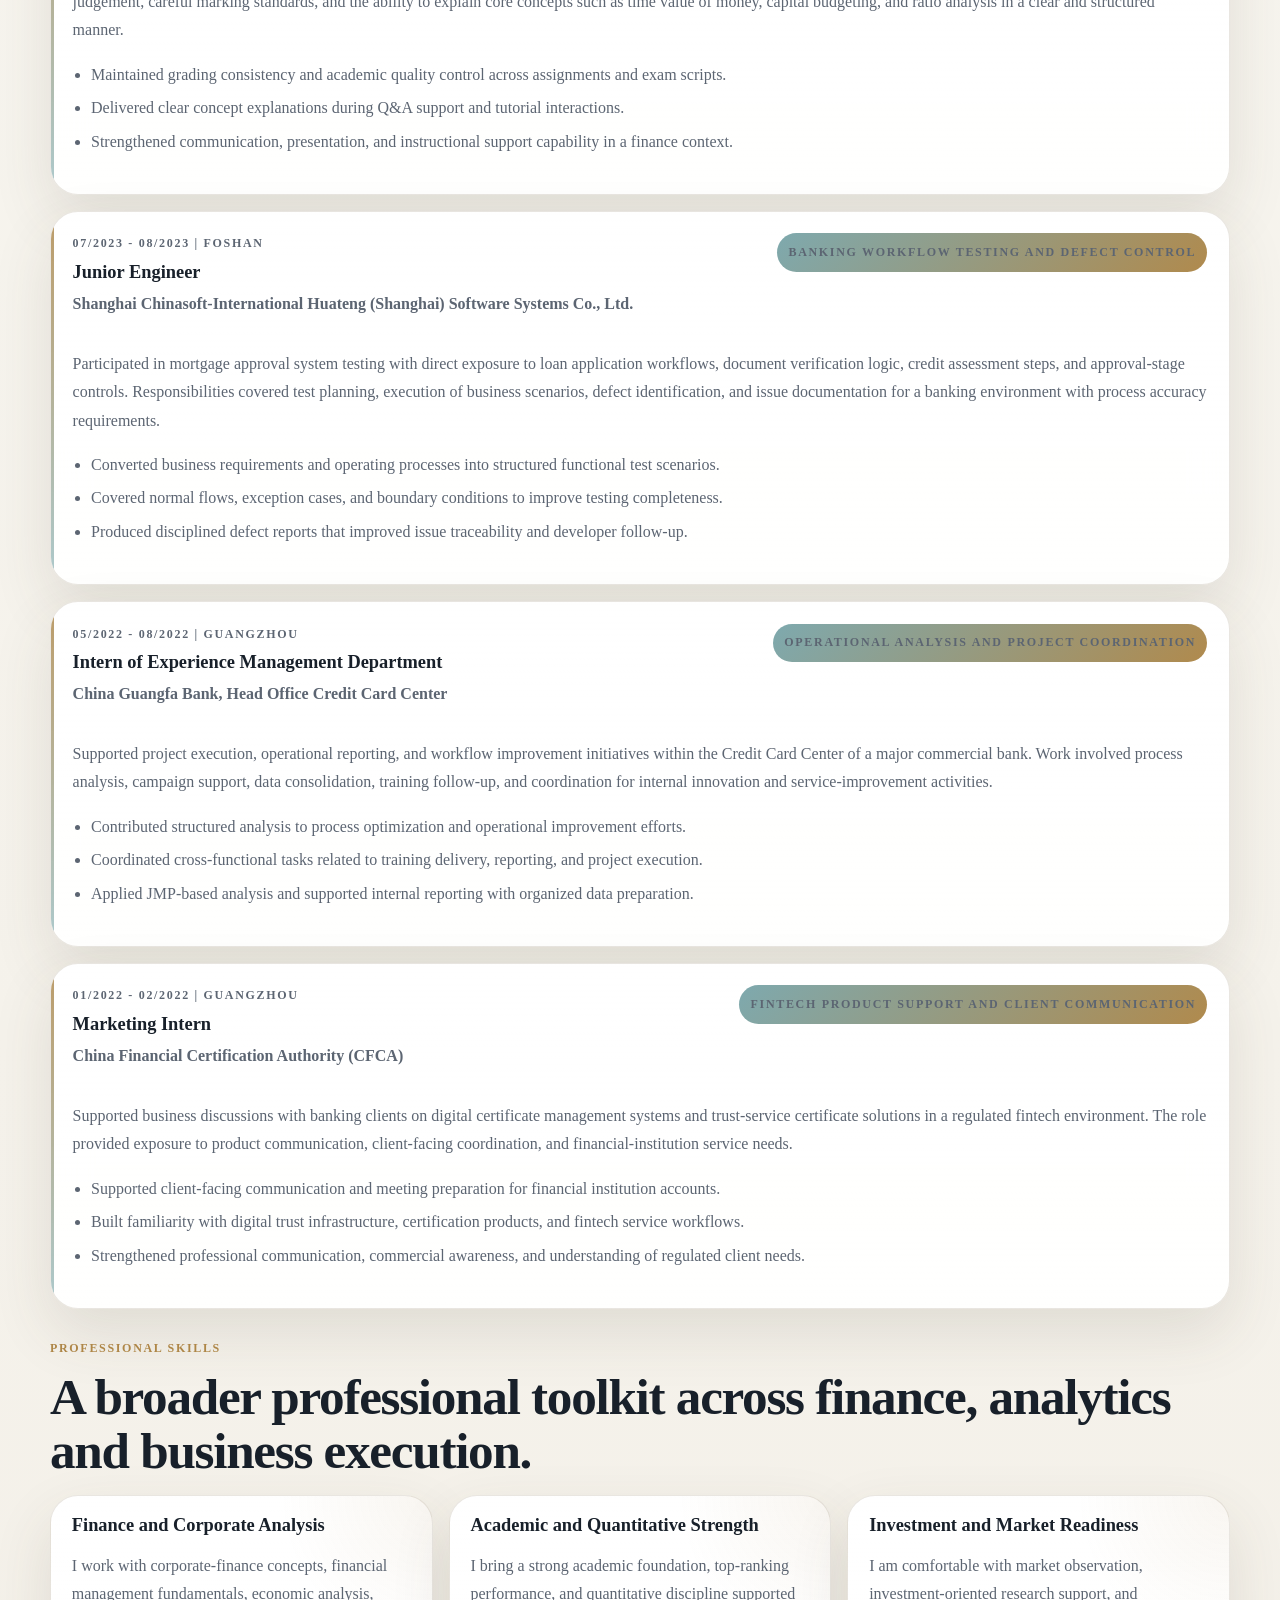
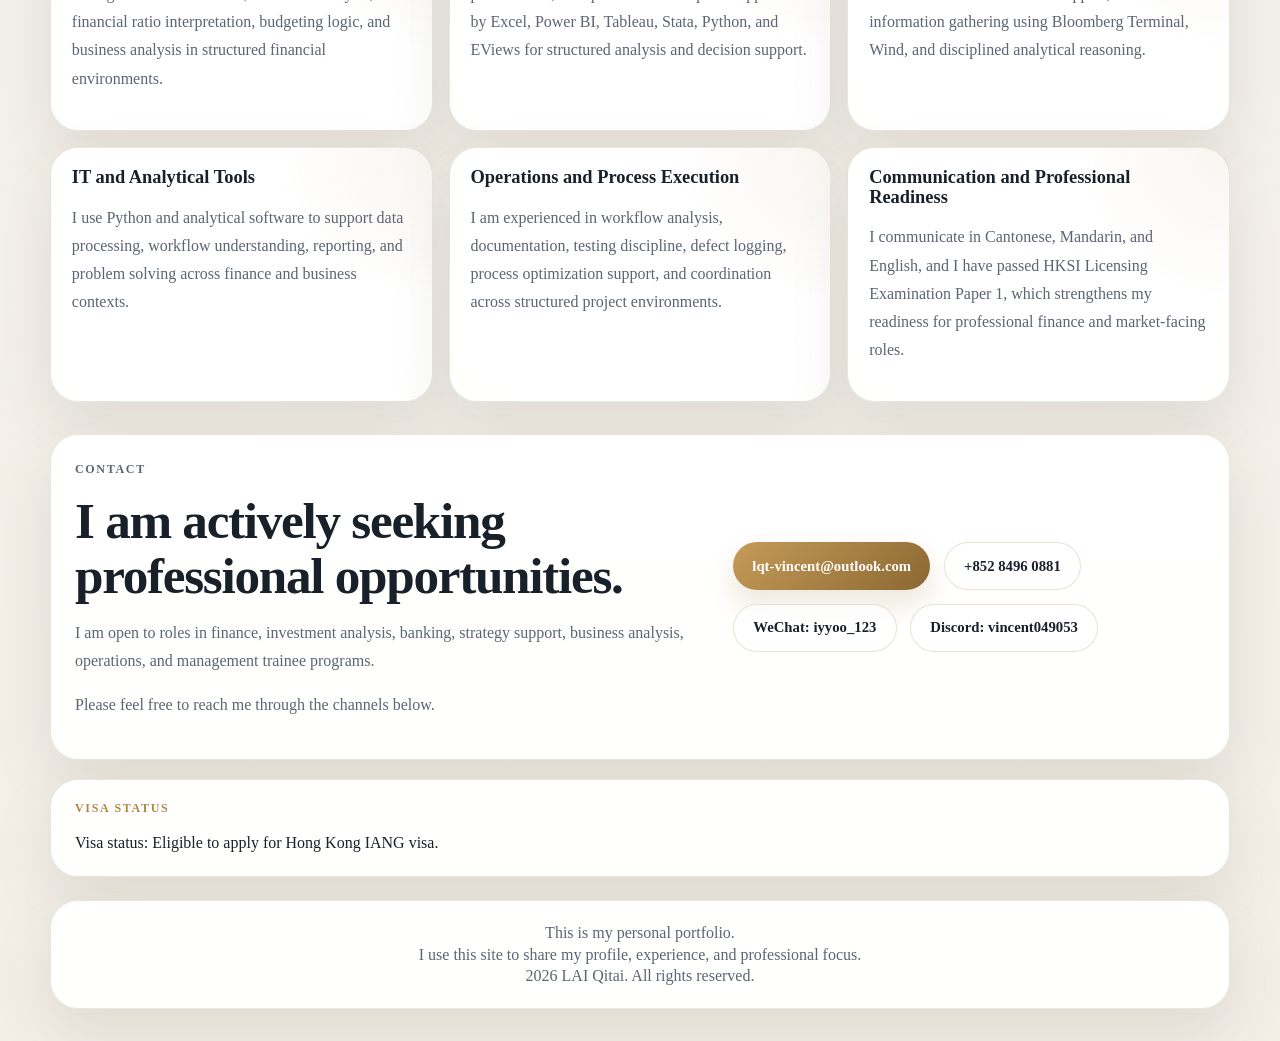
==== commit 4b3b58b1: "Update feedback FAB text and raise button position" ====
--- a/index.html
+++ b/index.html
@@ -484,7 +484,7 @@
       aria-controls="feedback-widget"
       aria-expanded="false"
     >
-      <span data-i18n="feedback_fab">Career Advice</span>
+      <span data-i18n="feedback_fab">Give Me Advice</span>
     </button>
 
     <section class="feedback-widget" id="feedback-widget" aria-hidden="true">
--- a/styles.css
+++ b/styles.css
@@ -451,7 +451,7 @@
 .feedback-fab {
   position: fixed;
   right: 1.2rem;
-  bottom: 1.2rem;
+  bottom: 1.85rem;
   z-index: 35;
   border: 1px solid rgba(174, 134, 71, 0.3);
   border-radius: 999px;
@@ -475,6 +475,10 @@
   box-shadow: 0 22px 40px rgba(77, 67, 48, 0.3);
 }
 
+.feedback-fab.is-nudging {
+  animation: feedback-nudge 720ms ease;
+}
+
 .feedback-widget {
   position: fixed;
   inset: 0;
@@ -848,6 +852,30 @@
   }
 }
 
+@keyframes feedback-nudge {
+  0% {
+    transform: translateY(0) rotate(0deg);
+  }
+  16% {
+    transform: translateY(-2px) rotate(-2.2deg);
+  }
+  32% {
+    transform: translateY(-1px) rotate(2deg);
+  }
+  48% {
+    transform: translateY(-2px) rotate(-1.7deg);
+  }
+  64% {
+    transform: translateY(-1px) rotate(1.2deg);
+  }
+  80% {
+    transform: translateY(-1px) rotate(-0.7deg);
+  }
+  100% {
+    transform: translateY(0) rotate(0deg);
+  }
+}
+
 @media (max-width: 1040px) {
   .hero,
   .section-grid,
@@ -940,7 +968,7 @@
 
   .feedback-fab {
     right: 0.75rem;
-    bottom: 0.85rem;
+    bottom: 1.35rem;
     min-height: 44px;
     padding: 0.6rem 0.88rem;
     font-size: 0.82rem;
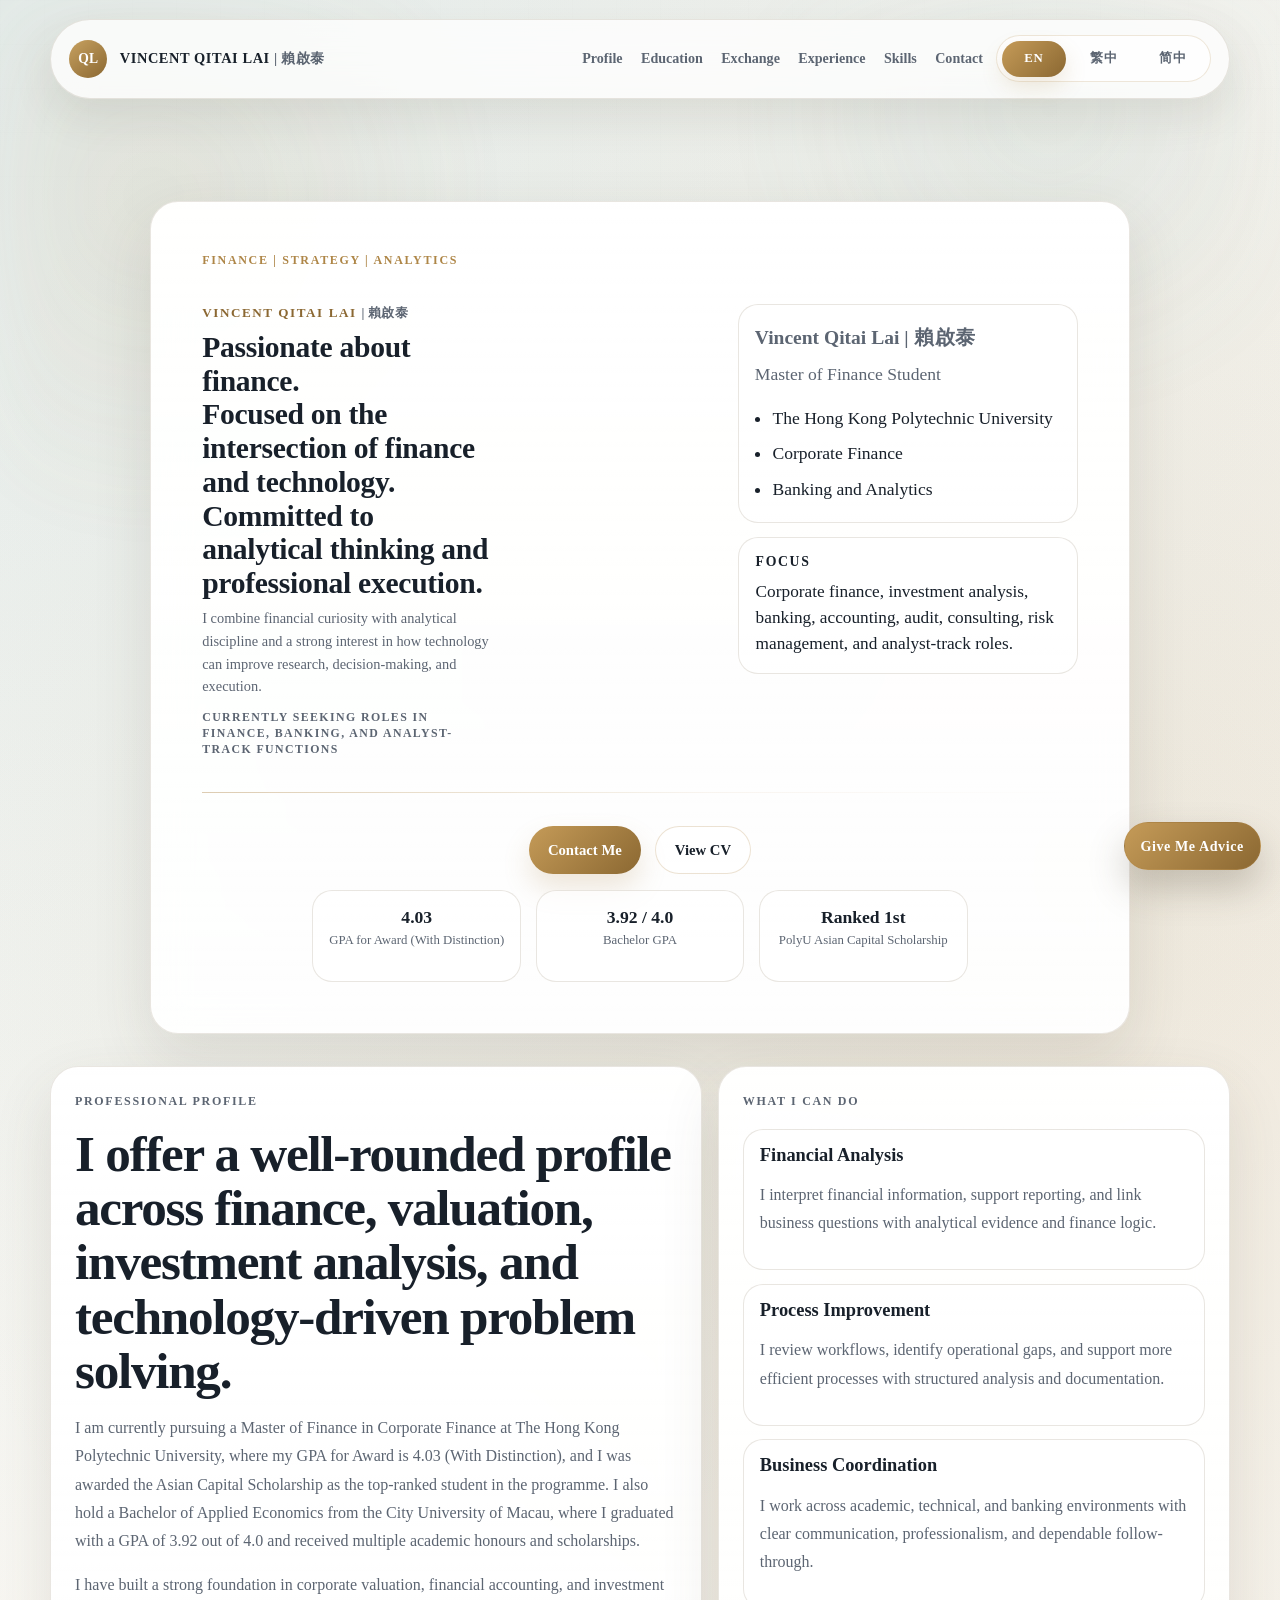
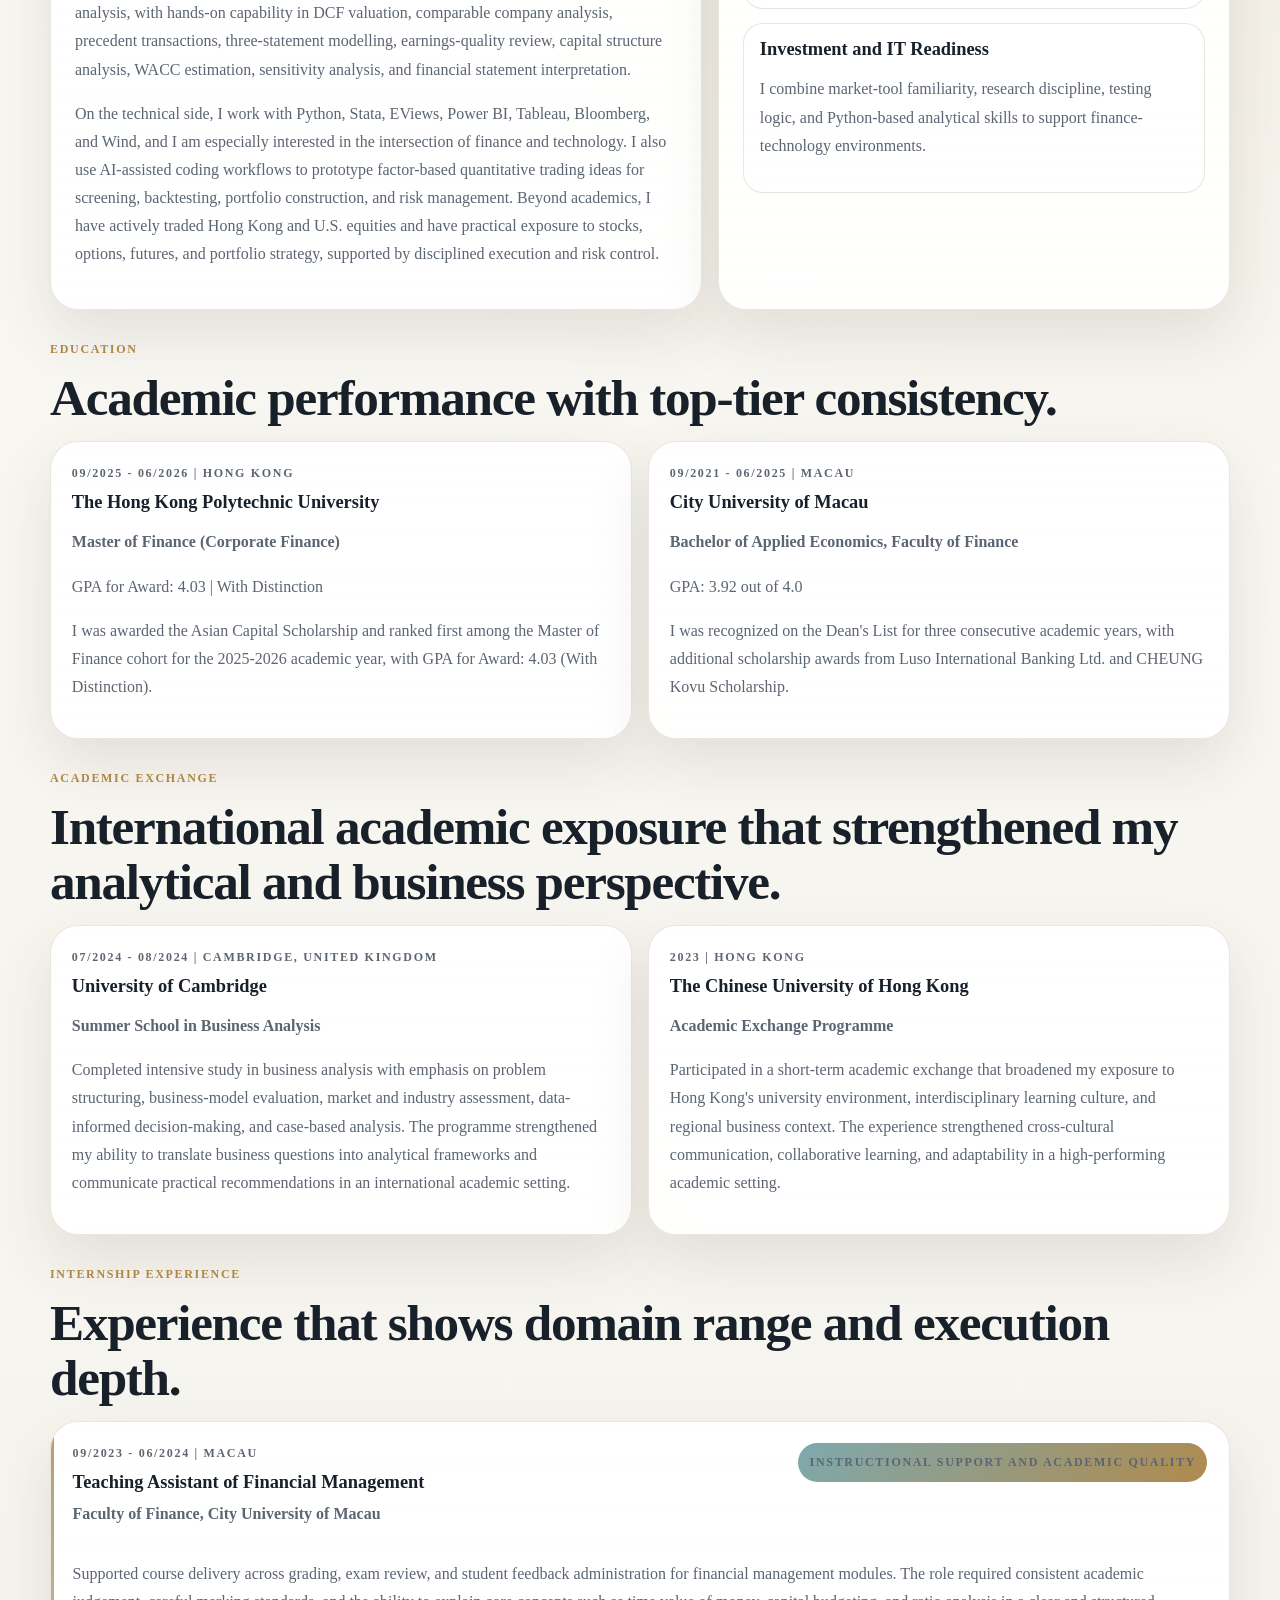
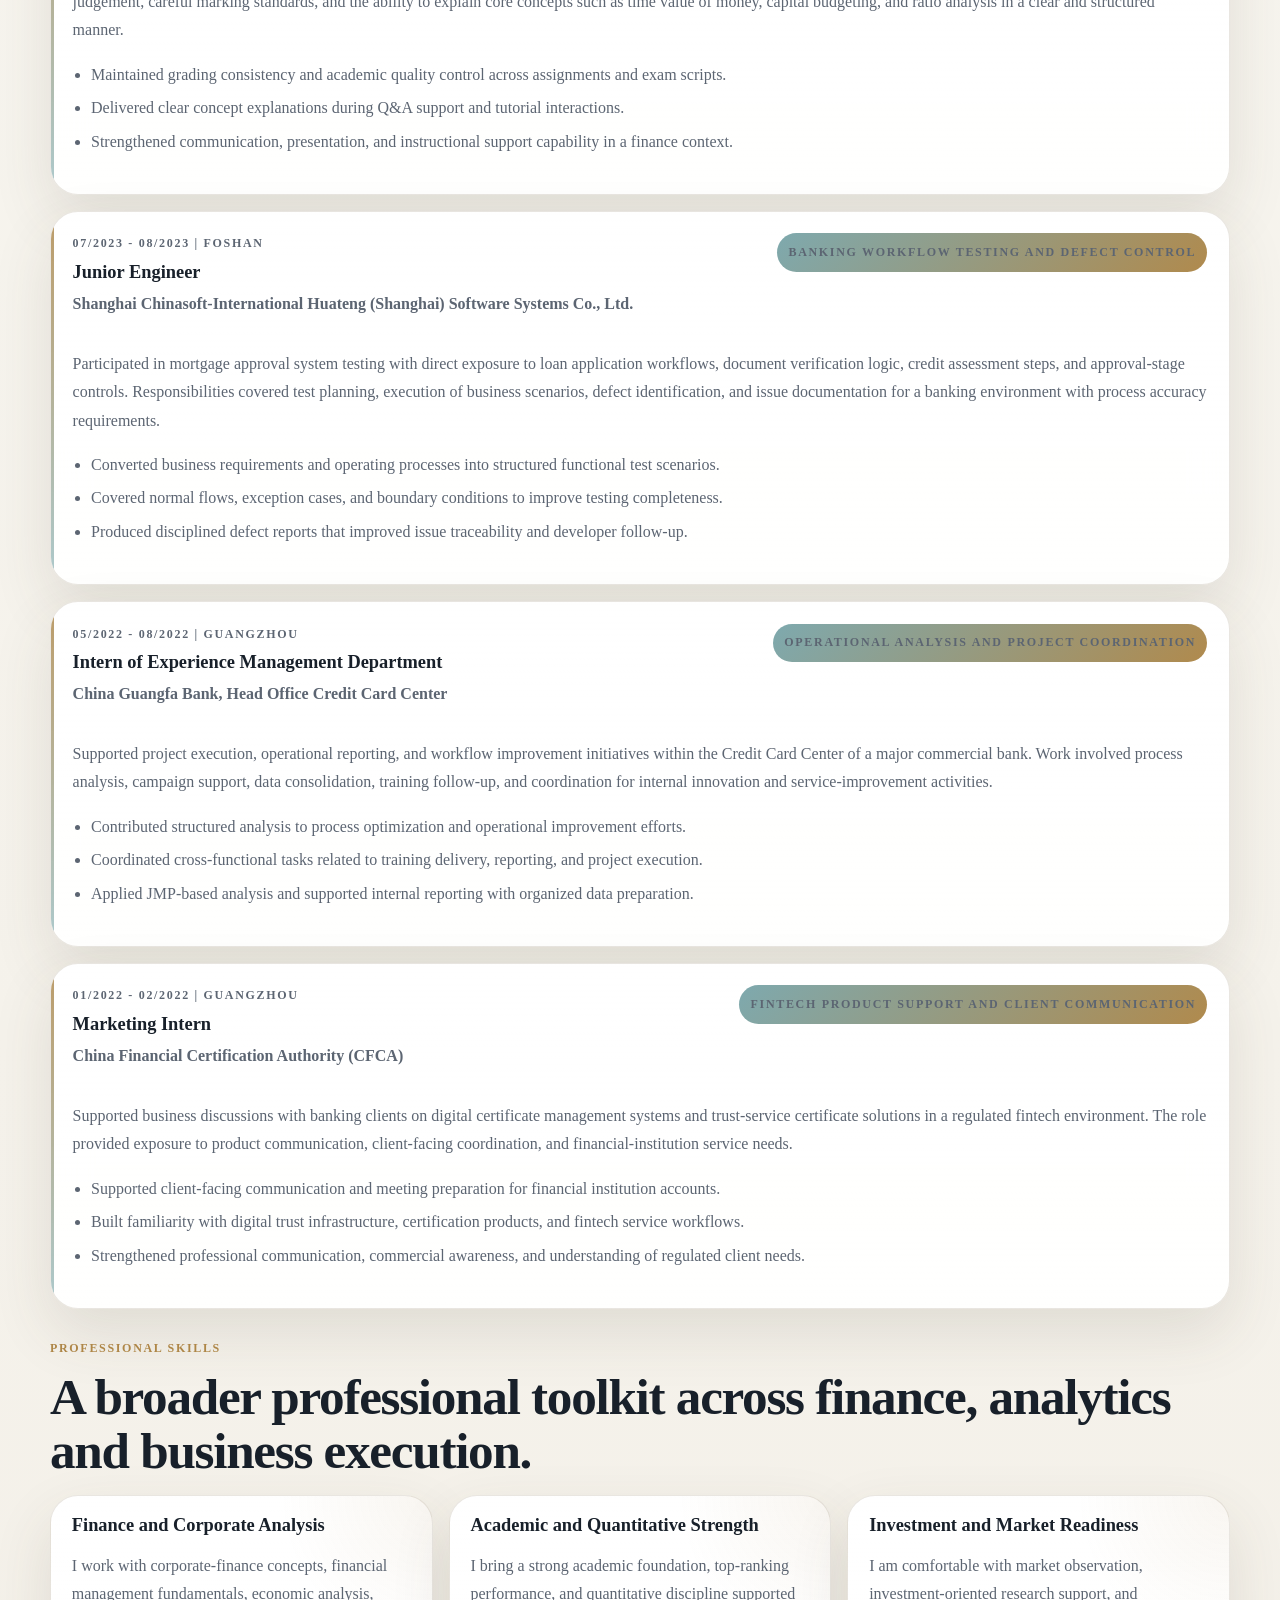
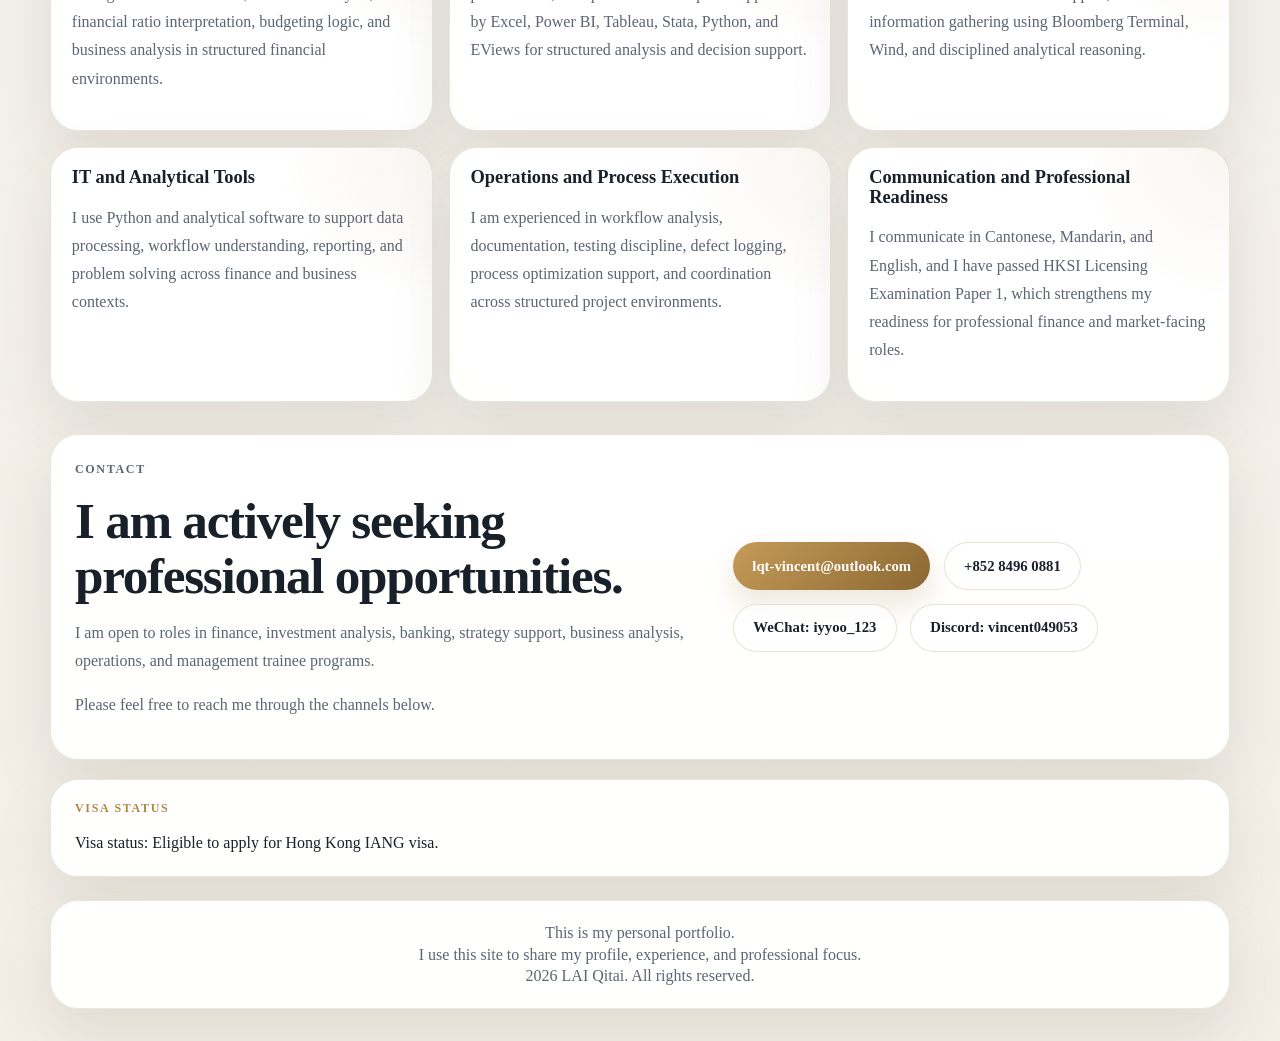
==== commit ccd11897: "Update site GPA to 4.03 with distinction" ====
--- a/index.html
+++ b/index.html
@@ -124,8 +124,8 @@
               </div>
               <div class="hero-metrics">
                 <article>
-                  <p class="metric-value">4.0 / 4.3</p>
-                  <p class="metric-label" data-i18n="metric_mf_gpa">Master of Finance GPA</p>
+                  <p class="metric-value">4.03</p>
+                  <p class="metric-label" data-i18n="metric_mf_gpa">GPA for Award (With Distinction)</p>
                 </article>
                 <article>
                   <p class="metric-value">3.92 / 4.0</p>
@@ -147,10 +147,10 @@
           <h2 data-i18n="profile_heading">I offer a well-rounded profile across finance, valuation, investment analysis, and technology-driven problem solving.</h2>
           <p data-i18n="profile_p1">
             I am currently pursuing a Master of Finance in Corporate Finance at
-            The Hong Kong Polytechnic University, where I hold a GPA of 4.0 out
-            of 4.3 and was awarded the Asian Capital Scholarship as the
-            top-ranked student in the programme. I also hold a Bachelor of
-            Applied Economics from the City University of Macau, where I
+            The Hong Kong Polytechnic University, where my GPA for Award is
+            4.03 (With Distinction), and I was awarded the Asian Capital
+            Scholarship as the top-ranked student in the programme. I also hold
+            a Bachelor of Applied Economics from the City University of Macau, where I
             graduated with a GPA of 3.92 out of 4.0 and received multiple
             academic honours and scholarships.
           </p>
@@ -221,10 +221,11 @@
             <p class="card-meta" data-i18n="education_meta_1">09/2025 - 06/2026 | Hong Kong</p>
             <h3 data-i18n="education_school_1">The Hong Kong Polytechnic University</h3>
             <p class="card-lead" data-i18n="education_lead_1">Master of Finance (Corporate Finance)</p>
-            <p>GPA: 4.0 out of 4.3</p>
+            <p data-i18n="education_gpa_1">GPA for Award: 4.03 | With Distinction</p>
             <p data-i18n="education_text_1">
               I was awarded the Asian Capital Scholarship and ranked first
-              among the Master of Finance cohort for the 2025-2026 academic year.
+              among the Master of Finance cohort for the 2025-2026 academic year,
+              with GPA for Award: 4.03 (With Distinction).
             </p>
           </article>
           <article class="card">
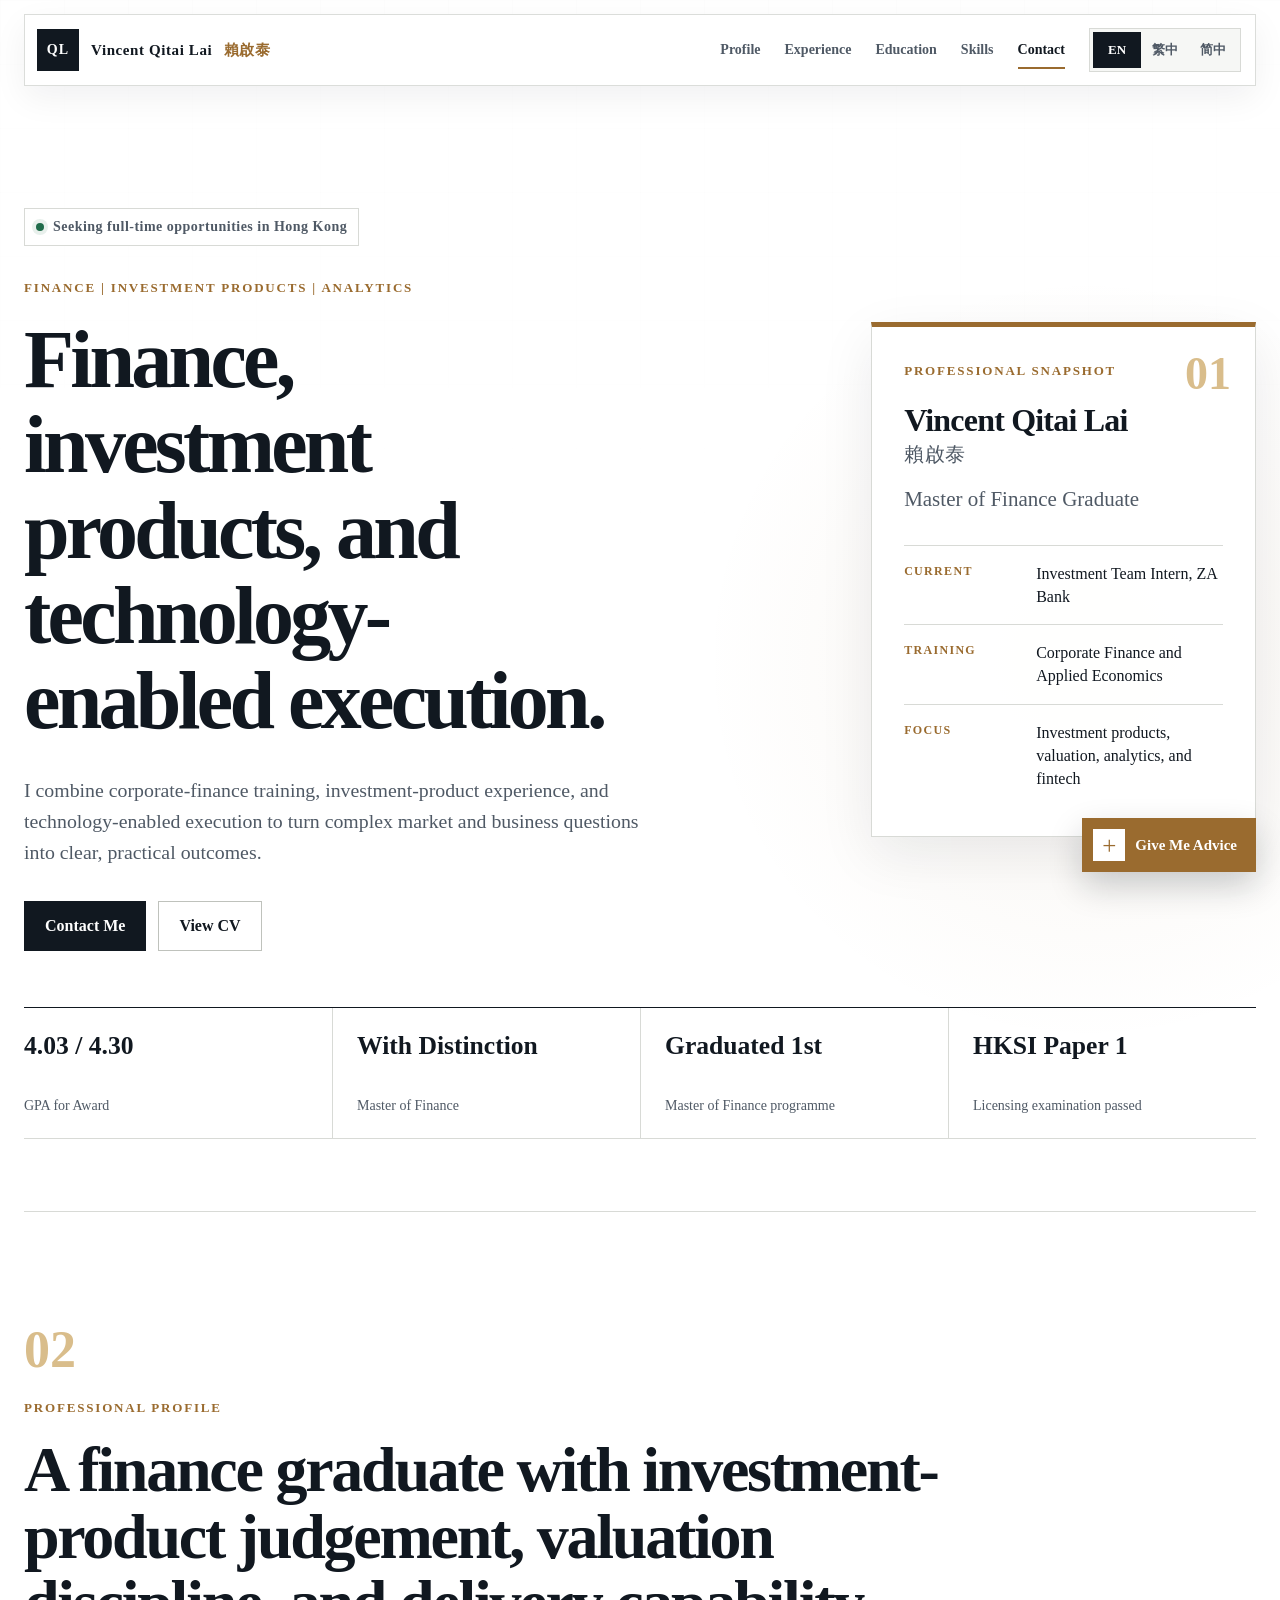
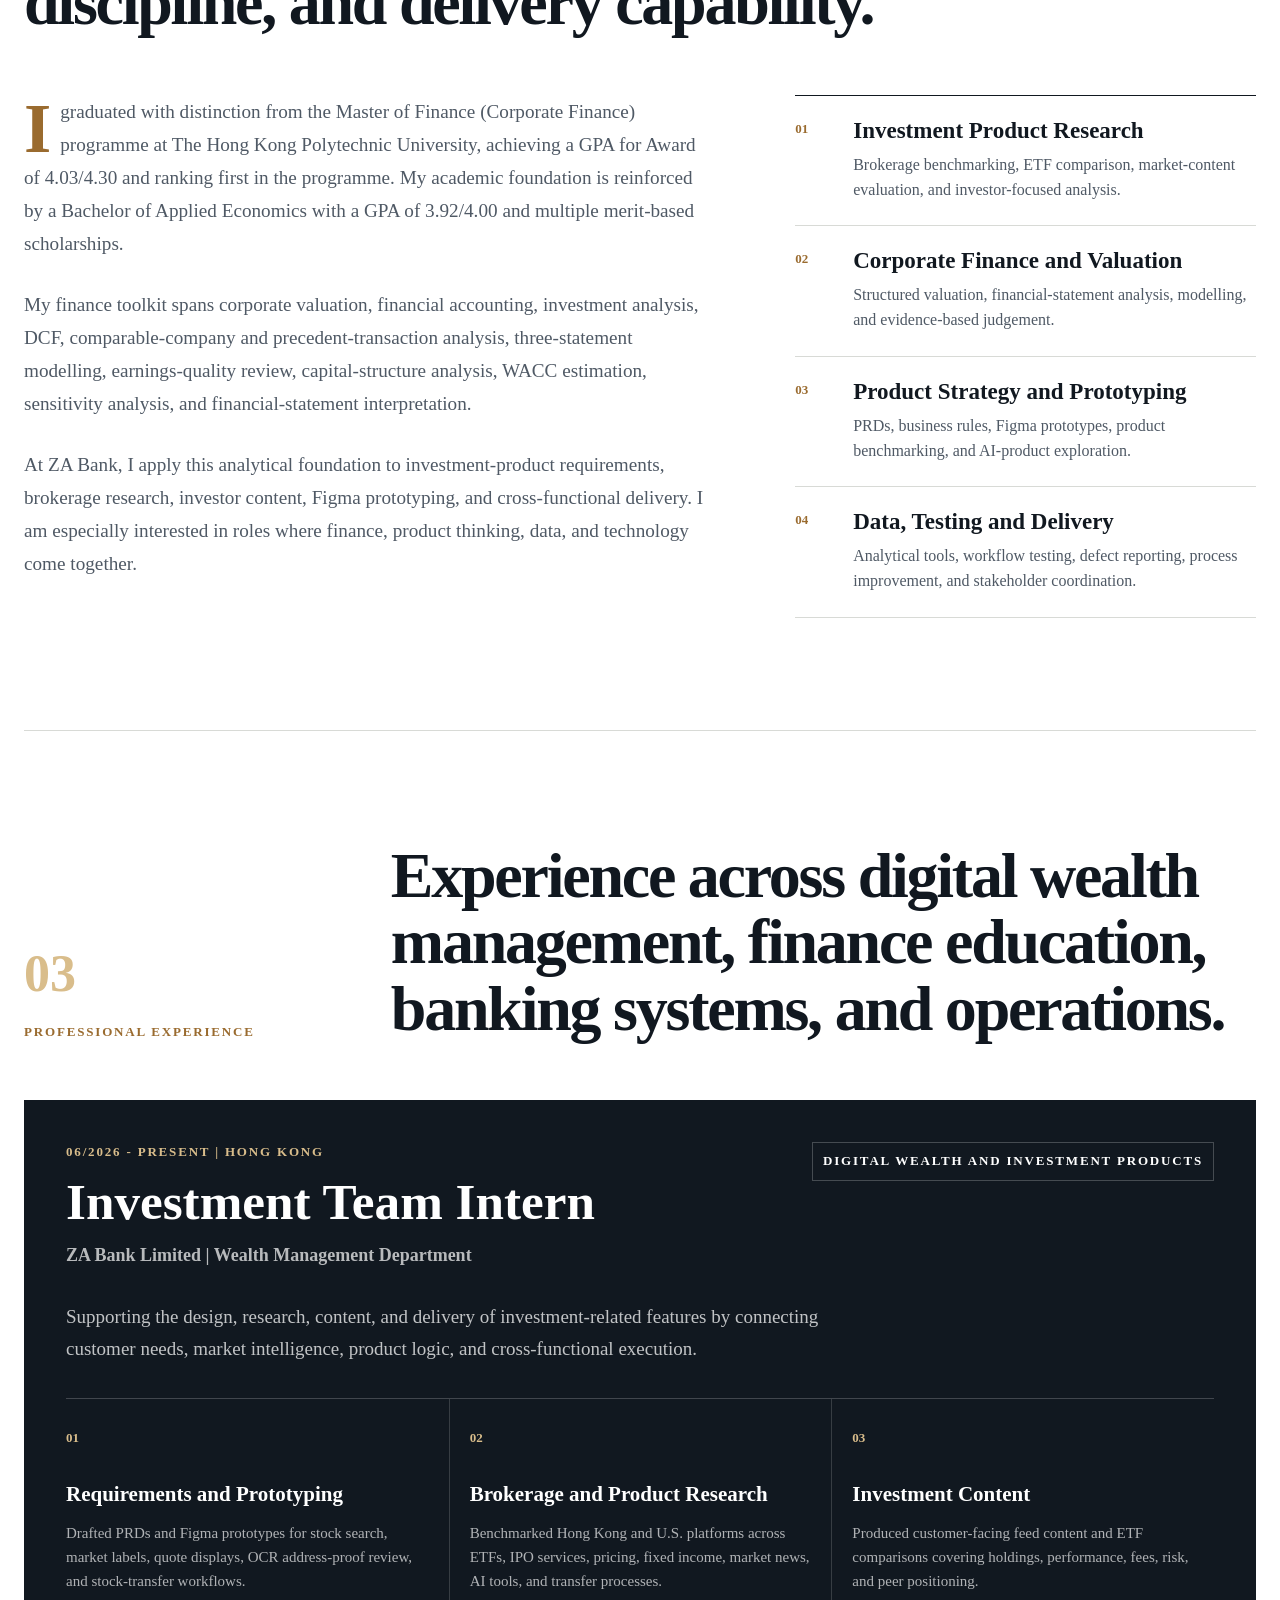
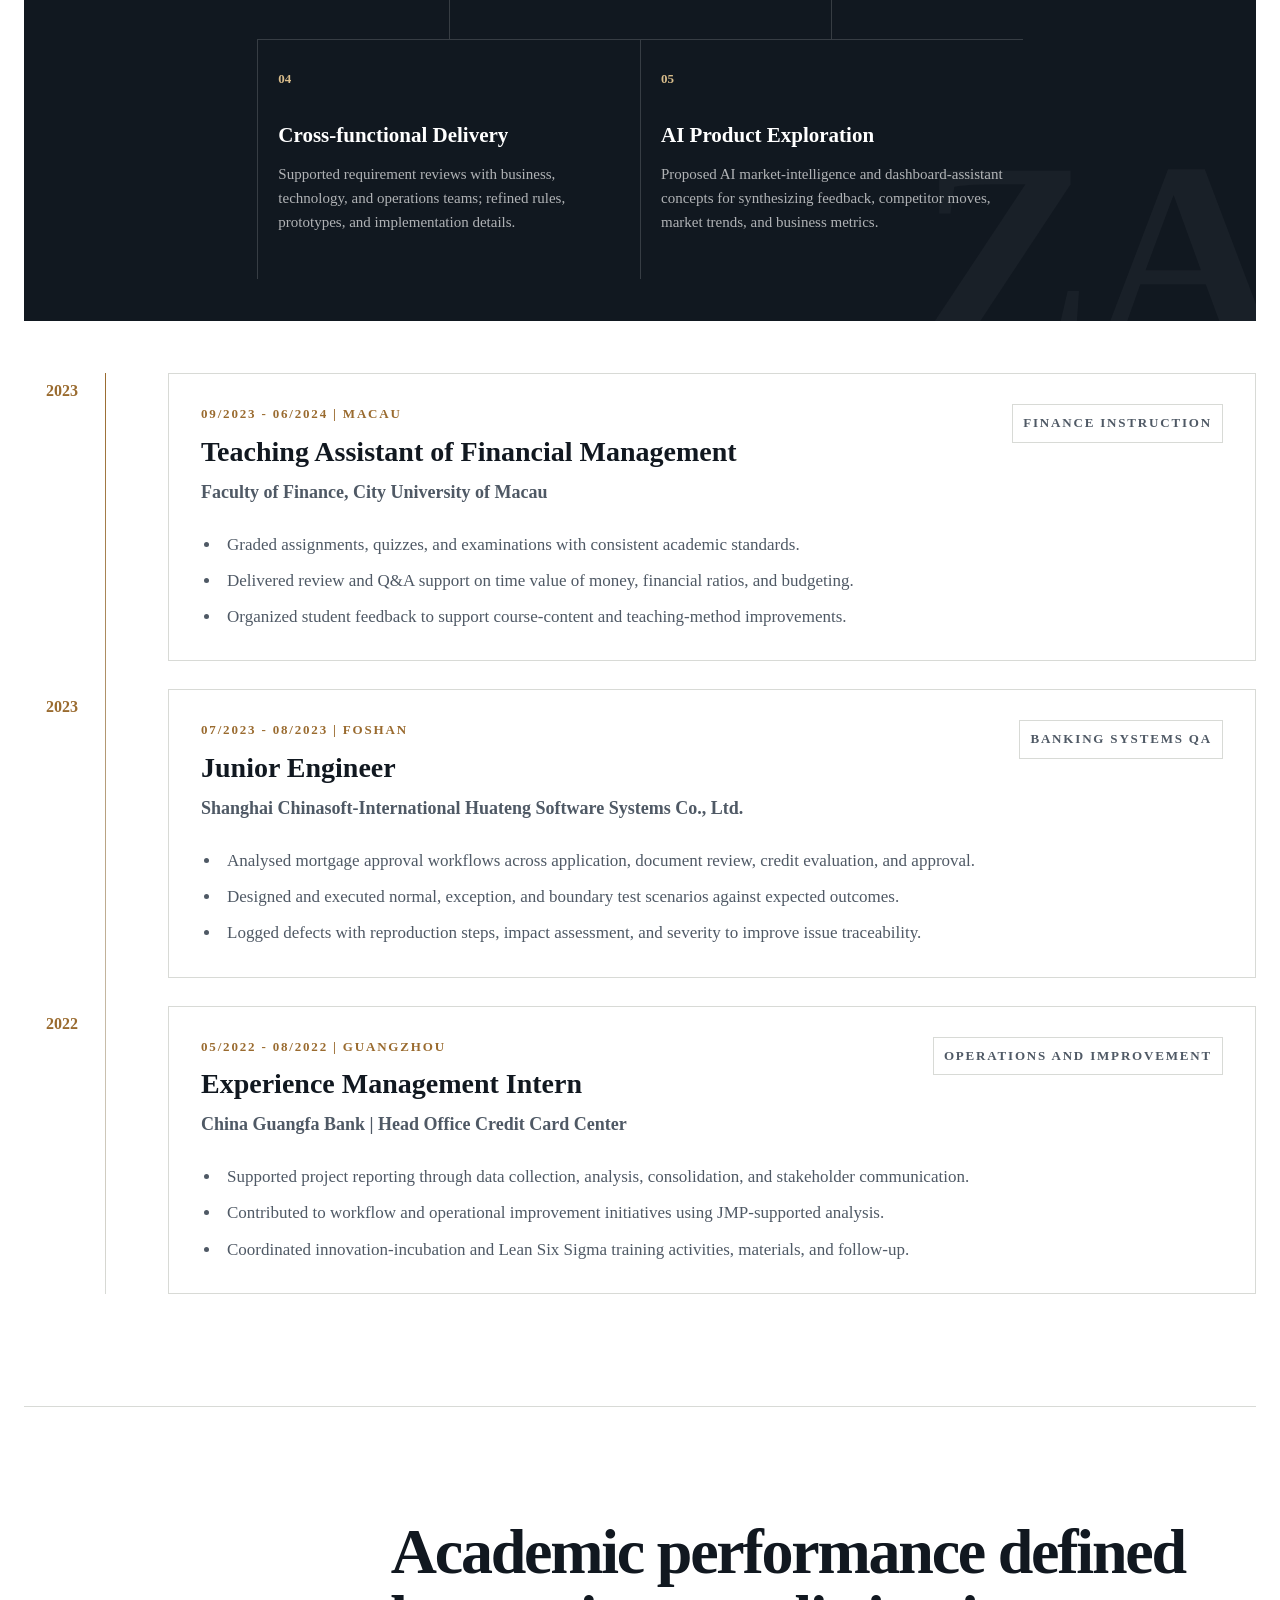
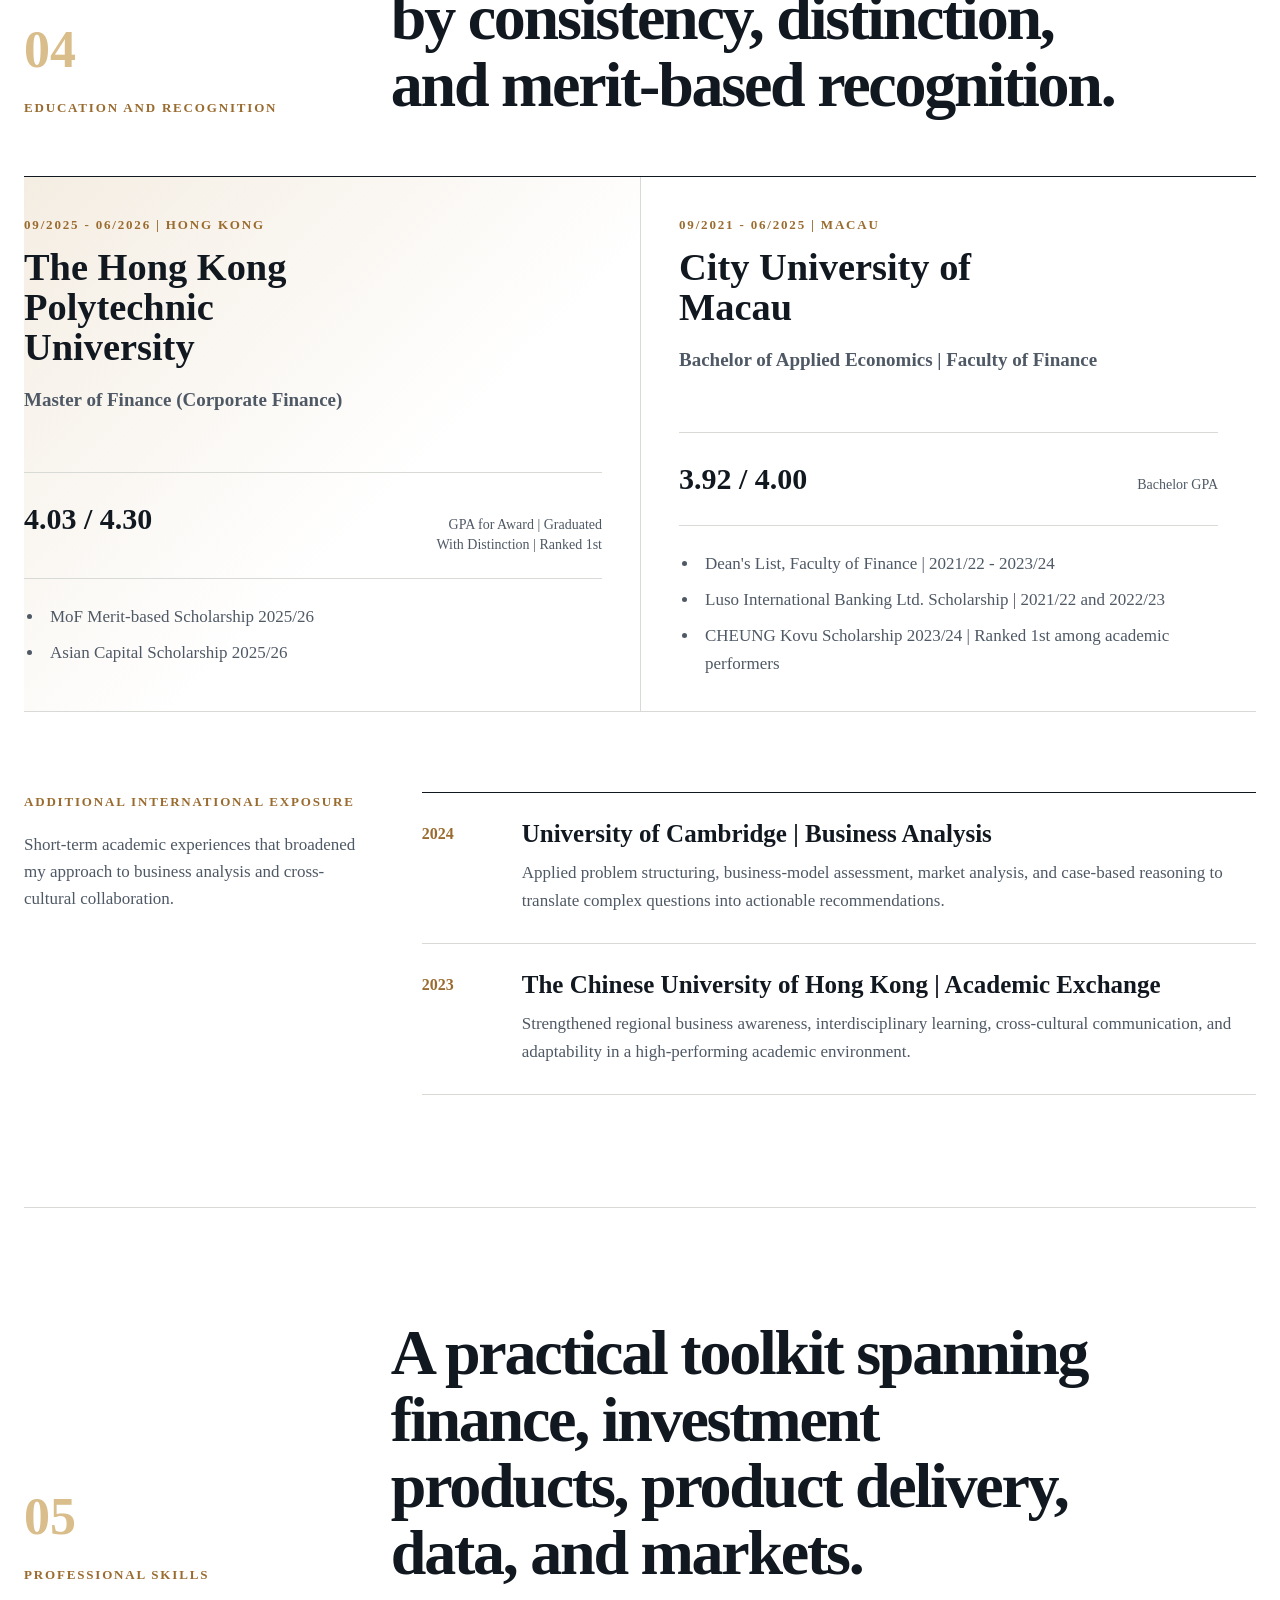
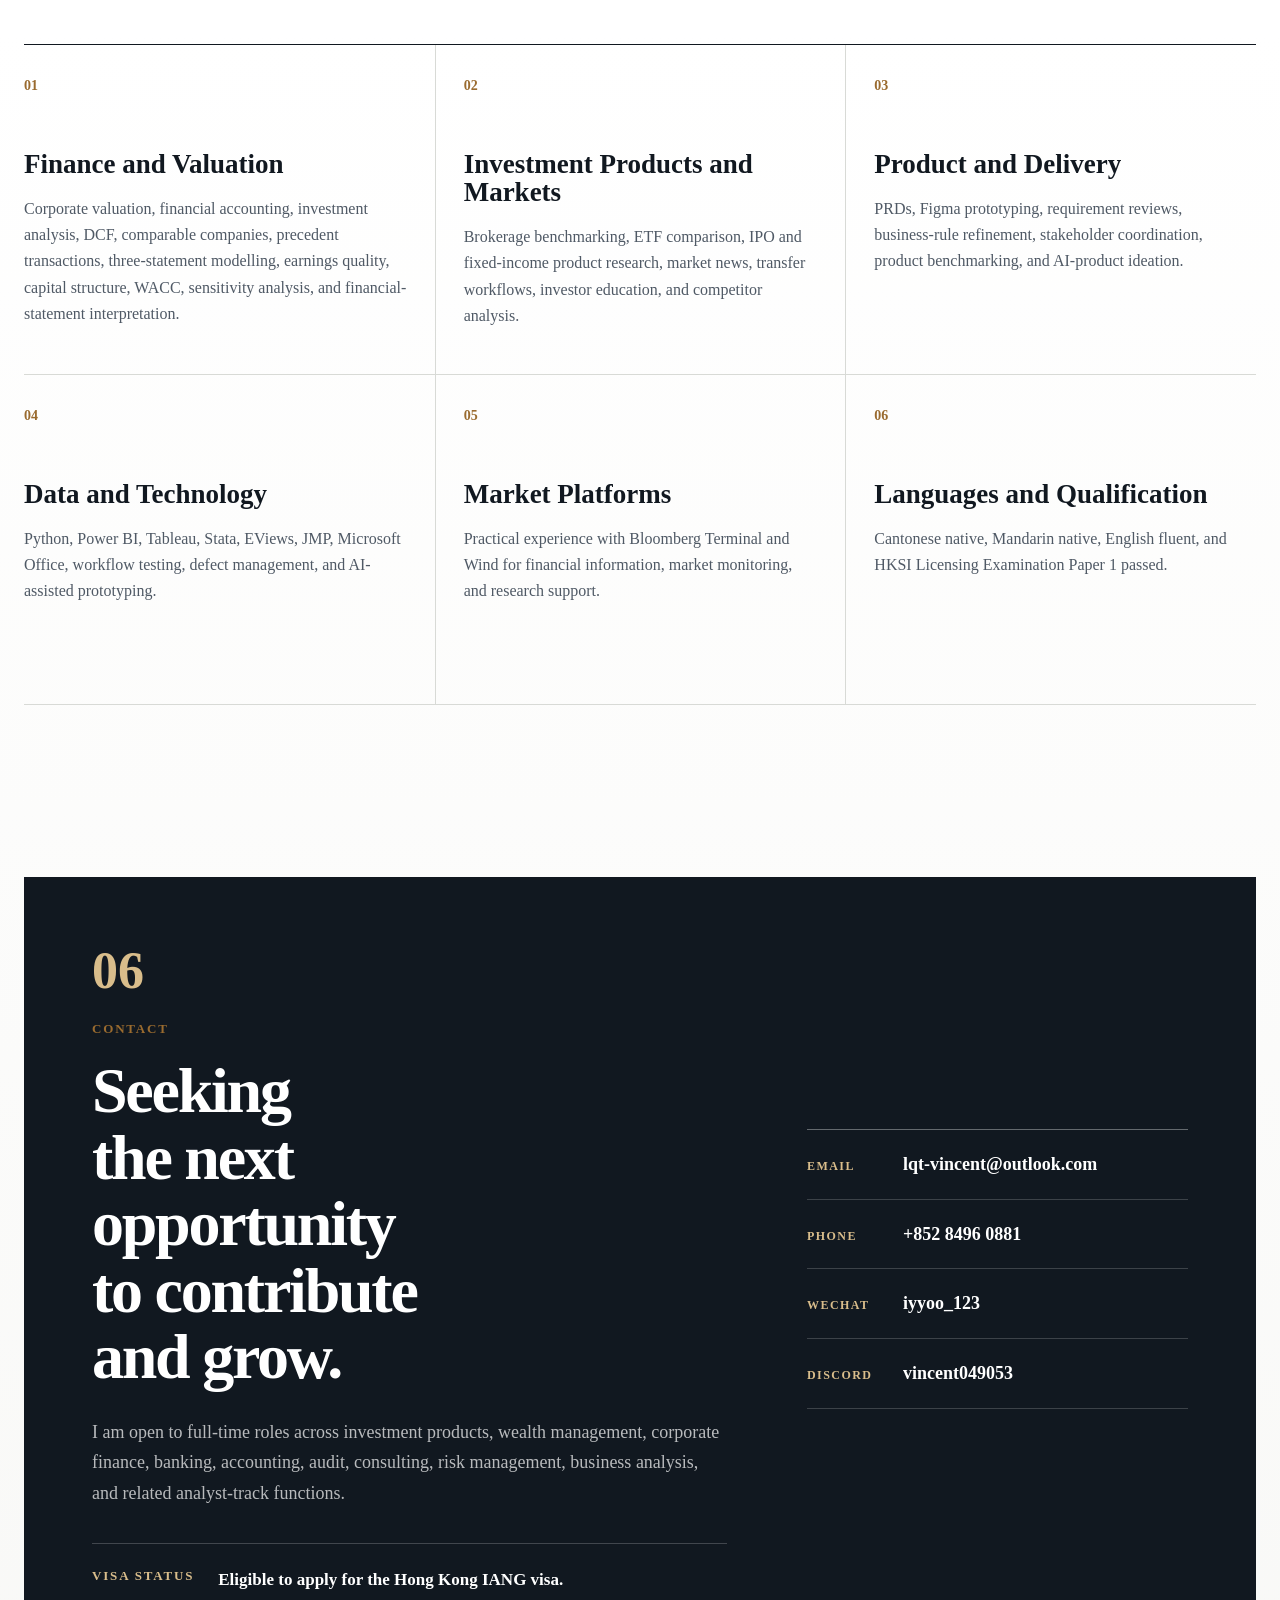
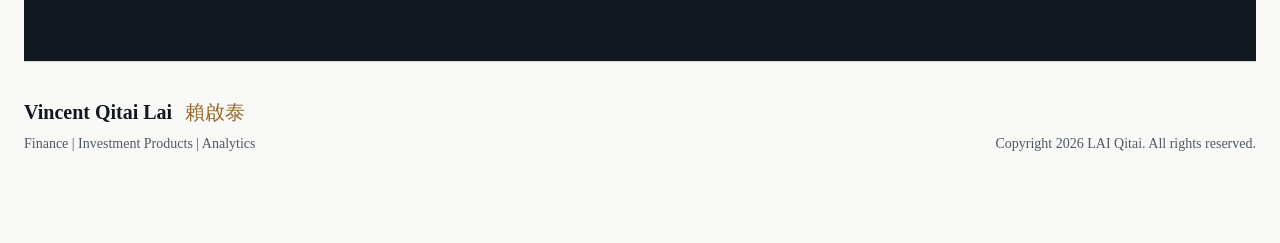
==== commit 09986a81: "Refresh portfolio with latest profile and experience" ====
--- a/index.html
+++ b/index.html
@@ -7,12 +7,52 @@
     <meta http-equiv="Pragma" content="no-cache" />
     <meta http-equiv="Expires" content="0" />
     <meta name="site-build-version" content="__BUILD_VERSION__" />
-    <title>Vincent Qitai Lai | Finance and Analytics Portfolio</title>
+    <title>Vincent Qitai Lai | Finance, Investment Products and Analytics</title>
     <meta
       id="site-description"
       name="description"
-      content="I am a Master of Finance student with experience across banking operations, financial management teaching support, workflow optimization, software QA, investment research, and business analytics."
+      content="Vincent Qitai Lai is a Master of Finance graduate with distinction, an investment team intern at ZA Bank, and a finance professional focused on investment products, valuation, analytics, and technology-enabled execution."
     />
+    <link rel="canonical" href="https://qitai.ink/" />
+    <meta property="og:type" content="website" />
+    <meta property="og:url" content="https://qitai.ink/" />
+    <meta property="og:title" content="Vincent Qitai Lai | Finance, Investment Products and Analytics" />
+    <meta
+      property="og:description"
+      content="Master of Finance graduate with distinction, investment product experience, and strengths across valuation, analytics, and technology-enabled execution."
+    />
+    <meta name="twitter:card" content="summary" />
+    <meta name="theme-color" content="#ffffff" />
+    <script type="application/ld+json">
+      {
+        "@context": "https://schema.org",
+        "@type": "Person",
+        "name": "Vincent Qitai Lai",
+        "alternateName": ["Qitai Lai", "賴啟泰"],
+        "url": "https://qitai.ink/",
+        "email": "mailto:lqt-vincent@outlook.com",
+        "telephone": "+85284960881",
+        "jobTitle": "Finance Graduate and Investment Team Intern",
+        "alumniOf": [
+          {
+            "@type": "CollegeOrUniversity",
+            "name": "The Hong Kong Polytechnic University"
+          },
+          {
+            "@type": "CollegeOrUniversity",
+            "name": "City University of Macau"
+          }
+        ],
+        "knowsAbout": [
+          "Corporate Finance",
+          "Investment Products",
+          "Wealth Management",
+          "Financial Valuation",
+          "Business Analysis",
+          "Financial Technology"
+        ]
+      }
+    </script>
     <script>
       (function () {
         const currentBuild =
@@ -27,39 +67,50 @@
               return;
             }
 
-            const lastReloadedBuild = sessionStorage.getItem(reloadKey);
-            if (lastReloadedBuild === payload.build) {
+            if (sessionStorage.getItem(reloadKey) === payload.build) {
               return;
             }
 
             sessionStorage.setItem(reloadKey, payload.build);
             const url = new URL(window.location.href);
-            url.searchParams.set("cv", payload.build);
+            url.searchParams.set("v", payload.build);
             window.location.replace(url.toString());
           })
-          .catch(() => {
-            sessionStorage.removeItem(reloadKey);
-          });
+          .catch(() => sessionStorage.removeItem(reloadKey));
       })();
     </script>
     <link rel="stylesheet" href="./styles.css?v=__BUILD_VERSION__" />
   </head>
   <body>
-    <div class="aurora aurora-left" aria-hidden="true"></div>
-    <div class="aurora aurora-right" aria-hidden="true"></div>
-    <div class="grid-overlay" aria-hidden="true"></div>
-
-    <header class="topbar">
+    <a class="skip-link" href="#main-content" data-i18n="skip_link">Skip to main content</a>
+    <div class="reading-progress" aria-hidden="true"><span></span></div>
+    <div class="page-grid" aria-hidden="true"></div>
+
+    <header class="site-header">
       <a class="brand" href="#home" aria-label="Vincent Qitai Lai home">
-        <span class="brand-mark">QL</span>
-        <span class="brand-text">Vincent Qitai Lai <span class="name-native">| 賴啟泰</span></span>
+        <span class="brand-monogram">QL</span>
+        <span class="brand-name">
+          Vincent Qitai Lai
+          <span class="brand-native">賴啟泰</span>
+        </span>
       </a>
-      <div class="topbar-actions">
-        <nav>
+
+      <button
+        class="nav-toggle"
+        type="button"
+        aria-expanded="false"
+        aria-controls="nav-shell"
+        data-nav-toggle
+      >
+        <span class="nav-toggle-label" data-i18n="menu">Menu</span>
+        <span class="nav-toggle-lines" aria-hidden="true"><i></i><i></i></span>
+      </button>
+
+      <div class="nav-shell" id="nav-shell" data-nav-shell>
+        <nav class="site-nav" aria-label="Primary navigation">
           <a href="#profile" data-i18n="nav_profile">Profile</a>
+          <a href="#experience" data-i18n="nav_experience">Experience</a>
           <a href="#education" data-i18n="nav_education">Education</a>
-          <a href="#exchange" data-i18n="nav_exchange">Exchange</a>
-          <a href="#experience" data-i18n="nav_experience">Experience</a>
           <a href="#skills" data-i18n="nav_skills">Skills</a>
           <a href="#contact" data-i18n="nav_contact">Contact</a>
         </nav>
@@ -71,412 +122,488 @@
       </div>
     </header>
 
-    <main id="home">
-      <section class="hero reveal">
+    <main id="main-content">
+      <section class="hero reveal" id="home">
         <div class="hero-copy">
-          <div class="hero-topline">
-            <p class="eyebrow" data-i18n="hero_eyebrow">Finance | Strategy | Analytics</p>
-          </div>
-          <div class="hero-main">
-            <div class="hero-title-block">
-              <p class="hero-nameplate">Vincent Qitai Lai <span class="name-native">| 賴啟泰</span></p>
-              <h1>
-                <span class="hero-line" data-i18n="hero_line_1">Passionate about finance.</span>
-                <span class="hero-line" data-i18n="hero_line_2">Focused on the intersection of finance and technology.</span>
-                <span class="hero-line" data-i18n="hero_line_3">Committed to analytical thinking and professional execution.</span>
-              </h1>
-              <p class="hero-summary" data-i18n="hero_summary">I combine financial curiosity with analytical discipline and a strong interest in how technology can improve research, decision-making, and execution.</p>
-              <p class="hero-status" data-i18n="hero_status">Currently seeking roles in finance, banking, and analyst-track functions</p>
-            </div>
-            <div class="hero-side">
-              <div class="identity-card hero-identity">
-                <p class="identity-name">Vincent Qitai Lai <span class="name-native">| 賴啟泰</span></p>
-                <p class="identity-role" data-i18n="identity_role">Master of Finance Student</p>
-                <ul class="identity-list">
-                  <li data-i18n="identity_item_1">The Hong Kong Polytechnic University</li>
-                  <li data-i18n="identity_item_2">Corporate Finance</li>
-                  <li data-i18n="identity_item_3">Banking and Analytics</li>
-                </ul>
-              </div>
-              <div class="hero-note">
-                <p class="hero-note-label" data-i18n="hero_focus_label">Focus</p>
-                <p data-i18n="hero_focus_text">
-                  Corporate finance, investment analysis, banking, and analyst-track roles.
+          <p class="availability">
+            <span class="availability-dot" aria-hidden="true"></span>
+            <span data-i18n="hero_status">Seeking full-time opportunities in Hong Kong</span>
+          </p>
+          <p class="eyebrow" data-i18n="hero_eyebrow">Finance | Investment Products | Analytics</p>
+          <h1 data-i18n="hero_title">
+            Finance, investment products, and technology-enabled execution.
+          </h1>
+          <p class="hero-summary" data-i18n="hero_summary">
+            I combine corporate-finance training, investment-product experience, and technology-enabled
+            execution to turn complex market and business questions into clear, practical outcomes.
+          </p>
+          <div class="hero-actions">
+            <a class="button button-primary" href="mailto:lqt-vincent@outlook.com" data-i18n="contact_me">
+              Contact Me
+            </a>
+            <a
+              class="button button-secondary"
+              href="./assets/qitai-lai-cv.pdf"
+              target="_blank"
+              rel="noreferrer"
+              data-i18n="view_cv"
+            >
+              View CV
+            </a>
+          </div>
+        </div>
+
+        <aside class="snapshot" aria-label="Professional snapshot">
+          <div class="snapshot-index" aria-hidden="true">01</div>
+          <p class="snapshot-label" data-i18n="snapshot_label">Professional Snapshot</p>
+          <h2>Vincent Qitai Lai <span>賴啟泰</span></h2>
+          <p class="snapshot-role" data-i18n="snapshot_role">Master of Finance Graduate</p>
+          <dl class="snapshot-list">
+            <div>
+              <dt data-i18n="snapshot_current_label">Current</dt>
+              <dd data-i18n="snapshot_current">Investment Team Intern, ZA Bank</dd>
+            </div>
+            <div>
+              <dt data-i18n="snapshot_training_label">Training</dt>
+              <dd data-i18n="snapshot_training">Corporate Finance and Applied Economics</dd>
+            </div>
+            <div>
+              <dt data-i18n="snapshot_focus_label">Focus</dt>
+              <dd data-i18n="snapshot_focus">Investment products, valuation, analytics, and fintech</dd>
+            </div>
+          </dl>
+        </aside>
+
+        <div class="proof-strip" aria-label="Key credentials">
+          <article>
+            <strong>4.03 / 4.30</strong>
+            <span data-i18n="proof_gpa">GPA for Award</span>
+          </article>
+          <article>
+            <strong data-i18n="proof_distinction_value">With Distinction</strong>
+            <span data-i18n="proof_distinction">Master of Finance</span>
+          </article>
+          <article>
+            <strong data-i18n="proof_rank_value">Graduated 1st</strong>
+            <span data-i18n="proof_rank">Master of Finance programme</span>
+          </article>
+          <article>
+            <strong>HKSI Paper 1</strong>
+            <span data-i18n="proof_hksi">Licensing examination passed</span>
+          </article>
+        </div>
+      </section>
+
+      <section class="section profile-section reveal" id="profile">
+        <div class="section-intro">
+          <p class="section-number">02</p>
+          <p class="section-kicker" data-i18n="profile_kicker">Professional Profile</p>
+          <h2 data-i18n="profile_heading">
+            A finance graduate with investment-product judgement, valuation discipline, and delivery capability.
+          </h2>
+        </div>
+
+        <div class="profile-body">
+          <div class="profile-narrative">
+            <p data-i18n="profile_p1">
+              I graduated with distinction from the Master of Finance (Corporate Finance) programme at
+              The Hong Kong Polytechnic University, achieving a GPA for Award of 4.03/4.30 and ranking
+              first in the programme. My academic foundation is reinforced by a Bachelor of Applied
+              Economics with a GPA of 3.92/4.00 and multiple merit-based scholarships.
+            </p>
+            <p data-i18n="profile_p2">
+              My finance toolkit spans corporate valuation, financial accounting, investment analysis,
+              DCF, comparable-company and precedent-transaction analysis, three-statement modelling,
+              earnings-quality review, capital-structure analysis, WACC estimation, sensitivity analysis,
+              and financial-statement interpretation.
+            </p>
+            <p data-i18n="profile_p3">
+              At ZA Bank, I apply this analytical foundation to investment-product requirements, brokerage
+              research, investor content, Figma prototyping, and cross-functional delivery. I am especially
+              interested in roles where finance, product thinking, data, and technology come together.
+            </p>
+          </div>
+
+          <div class="capability-rail">
+            <article>
+              <span>01</span>
+              <div>
+                <h3 data-i18n="capability_title_1">Investment Product Research</h3>
+                <p data-i18n="capability_text_1">
+                  Brokerage benchmarking, ETF comparison, market-content evaluation, and investor-focused analysis.
                 </p>
               </div>
-            </div>
-          </div>
-          <div class="hero-divider" aria-hidden="true"></div>
-          <div class="hero-bottom">
-            <div class="hero-cta">
-              <div class="hero-actions">
-                <a class="btn btn-primary" href="mailto:lqt-vincent@outlook.com" data-i18n="contact_me">Contact Me</a>
-                <a
-                  class="btn btn-secondary"
-                  href="./assets/qitai-lai-cv.pdf"
-                  target="_blank"
-                  rel="noreferrer"
-                  aria-label="View Vincent Qitai Lai CV"
-                  data-i18n="view_cv"
-                >
-                  View CV
-                </a>
-              </div>
-              <div class="hero-metrics">
-                <article>
-                  <p class="metric-value">4.03</p>
-                  <p class="metric-label" data-i18n="metric_mf_gpa">GPA for Award (With Distinction)</p>
-                </article>
-                <article>
-                  <p class="metric-value">3.92 / 4.0</p>
-                  <p class="metric-label" data-i18n="metric_ba_gpa">Bachelor GPA</p>
-                </article>
-                <article>
-                  <p class="metric-value" data-i18n="metric_ranked">Ranked 1st</p>
-                  <p class="metric-label" data-i18n="metric_scholarship">PolyU Asian Capital Scholarship</p>
-                </article>
-              </div>
-            </div>
-          </div>
-        </div>
-      </section>
-
-      <section id="profile" class="section-grid reveal">
-        <article class="panel profile-panel">
-          <p class="section-kicker" data-i18n="profile_kicker">Professional Profile</p>
-          <h2 data-i18n="profile_heading">I offer a well-rounded profile across finance, valuation, investment analysis, and technology-driven problem solving.</h2>
-          <p data-i18n="profile_p1">
-            I am currently pursuing a Master of Finance in Corporate Finance at
-            The Hong Kong Polytechnic University, where my GPA for Award is
-            4.03 (With Distinction), and I was awarded the Asian Capital
-            Scholarship as the top-ranked student in the programme. I also hold
-            a Bachelor of Applied Economics from the City University of Macau, where I
-            graduated with a GPA of 3.92 out of 4.0 and received multiple
-            academic honours and scholarships.
-          </p>
-          <p data-i18n="profile_p2">
-            I have built a strong foundation in corporate valuation, financial
-            accounting, and investment analysis, with hands-on capability in
-            DCF valuation, comparable company analysis, precedent transactions,
-            three-statement modelling, earnings-quality review, capital
-            structure analysis, WACC estimation, sensitivity analysis, and
-            financial statement interpretation.
-          </p>
-          <p data-i18n="profile_p3">
-            On the technical side, I work with Python, Stata, EViews, Power BI,
-            Tableau, Bloomberg, and Wind, and I am especially interested in the
-            intersection of finance and technology. I also use AI-assisted
-            coding workflows to prototype factor-based quantitative trading
-            ideas for screening, backtesting, portfolio construction, and risk
-            management. Beyond academics, I have actively traded Hong Kong and
-            U.S. equities and have practical exposure to stocks, options,
-            futures, and portfolio strategy, supported by disciplined execution
-            and risk control.
-          </p>
-        </article>
-
-        <article class="panel capability-panel">
-          <p class="section-kicker" data-i18n="capability_kicker">What I Can Do</p>
-          <div class="capability-list">
-            <div>
-              <h3 data-i18n="capability_title_1">Financial Analysis</h3>
-              <p data-i18n="capability_text_1">
-                I interpret financial information, support reporting, and link
-                business questions with analytical evidence and finance logic.
-              </p>
-            </div>
-            <div>
-              <h3 data-i18n="capability_title_2">Process Improvement</h3>
-              <p data-i18n="capability_text_2">
-                I review workflows, identify operational gaps, and support more
-                efficient processes with structured analysis and documentation.
-              </p>
-            </div>
-            <div>
-              <h3 data-i18n="capability_title_3">Business Coordination</h3>
-              <p data-i18n="capability_text_3">
-                I work across academic, technical, and banking environments with
-                clear communication, professionalism, and dependable follow-through.
-              </p>
-            </div>
-            <div>
-              <h3 data-i18n="capability_title_4">Investment and IT Readiness</h3>
-              <p data-i18n="capability_text_4">
-                I combine market-tool familiarity, research discipline, testing
-                logic, and Python-based analytical skills to support
-                finance-technology environments.
-              </p>
-            </div>
-          </div>
-        </article>
-      </section>
-
-      <section id="education" class="reveal">
-        <div class="section-heading">
-          <p class="section-kicker" data-i18n="education_kicker">Education</p>
-          <h2 data-i18n="education_heading">Academic performance with top-tier consistency.</h2>
-        </div>
-        <div class="cards two-up">
-          <article class="card">
-            <p class="card-meta" data-i18n="education_meta_1">09/2025 - 06/2026 | Hong Kong</p>
-            <h3 data-i18n="education_school_1">The Hong Kong Polytechnic University</h3>
-            <p class="card-lead" data-i18n="education_lead_1">Master of Finance (Corporate Finance)</p>
-            <p data-i18n="education_gpa_1">GPA for Award: 4.03 | With Distinction</p>
-            <p data-i18n="education_text_1">
-              I was awarded the Asian Capital Scholarship and ranked first
-              among the Master of Finance cohort for the 2025-2026 academic year,
-              with GPA for Award: 4.03 (With Distinction).
-            </p>
-          </article>
-          <article class="card">
-            <p class="card-meta" data-i18n="education_meta_2">09/2021 - 06/2025 | Macau</p>
-            <h3 data-i18n="education_school_2">City University of Macau</h3>
-            <p class="card-lead" data-i18n="education_lead_2">Bachelor of Applied Economics, Faculty of Finance</p>
-            <p>GPA: 3.92 out of 4.0</p>
-            <p data-i18n="education_text_2">
-              I was recognized on the Dean's List for three consecutive academic
-              years, with additional scholarship awards from Luso International
-              Banking Ltd. and CHEUNG Kovu Scholarship.
-            </p>
-          </article>
-        </div>
-      </section>
-
-      <section id="exchange" class="reveal">
-        <div class="section-heading">
-          <p class="section-kicker" data-i18n="exchange_kicker">Academic Exchange</p>
-          <h2 data-i18n="exchange_heading">International academic exposure that strengthened my analytical and business perspective.</h2>
-        </div>
-        <div class="cards two-up">
-          <article class="card">
-            <p class="card-meta" data-i18n="exchange_meta_1">07/2024 - 08/2024 | Cambridge, United Kingdom</p>
-            <h3 data-i18n="exchange_school_1">University of Cambridge</h3>
-            <p class="card-lead" data-i18n="exchange_lead_1">Summer School in Business Analysis</p>
-            <p data-i18n="exchange_text_1">
-              Completed intensive study in business analysis with emphasis on
-              problem structuring, business-model evaluation, market and
-              industry assessment, data-informed decision-making, and
-              case-based analysis. The programme strengthened my ability to
-              translate business questions into analytical frameworks and
-              communicate practical recommendations in an international
-              academic setting.
-            </p>
-          </article>
-          <article class="card">
-            <p class="card-meta" data-i18n="exchange_meta_2">2023 | Hong Kong</p>
-            <h3 data-i18n="exchange_school_2">The Chinese University of Hong Kong</h3>
-            <p class="card-lead" data-i18n="exchange_lead_2">Academic Exchange Programme</p>
-            <p data-i18n="exchange_text_2">
-              Participated in a short-term academic exchange that broadened my
-              exposure to Hong Kong's university environment, interdisciplinary
-              learning culture, and regional business context. The experience
-              strengthened cross-cultural communication, collaborative learning,
-              and adaptability in a high-performing academic setting.
-            </p>
-          </article>
-        </div>
-      </section>
-
-      <section id="experience" class="reveal">
-        <div class="section-heading">
-          <p class="section-kicker" data-i18n="experience_kicker">Internship Experience</p>
-          <h2 data-i18n="experience_heading">Experience that shows domain range and execution depth.</h2>
-        </div>
-
-        <div class="timeline">
-          <article class="timeline-item">
-            <div class="timeline-head">
+            </article>
+            <article>
+              <span>02</span>
               <div>
-                <p class="card-meta" data-i18n="exp_meta_1">09/2023 - 06/2024 | Macau</p>
-                <h3 data-i18n="exp_title_1">Teaching Assistant of Financial Management</h3>
-                <p class="company" data-i18n="exp_company_1">Faculty of Finance, City University of Macau</p>
-              </div>
-              <p class="impact-tag" data-i18n="exp_tag_1">Instructional support and academic quality</p>
-            </div>
-            <p data-i18n="exp_text_1">
-              Supported course delivery across grading, exam review, and
-              student feedback administration for financial management modules.
-              The role required consistent academic judgement, careful marking
-              standards, and the ability to explain core concepts such as time
-              value of money, capital budgeting, and ratio analysis in a clear
-              and structured manner.
-            </p>
-            <ul class="detail-list">
-              <li data-i18n="exp_bullet_1_1">Maintained grading consistency and academic quality control across assignments and exam scripts.</li>
-              <li data-i18n="exp_bullet_1_2">Delivered clear concept explanations during Q&amp;A support and tutorial interactions.</li>
-              <li data-i18n="exp_bullet_1_3">Strengthened communication, presentation, and instructional support capability in a finance context.</li>
-            </ul>
-          </article>
-
-          <article class="timeline-item">
-            <div class="timeline-head">
-              <div>
-                <p class="card-meta" data-i18n="exp_meta_2">07/2023 - 08/2023 | Foshan</p>
-                <h3 data-i18n="exp_title_2">Junior Engineer</h3>
-                <p class="company" data-i18n="exp_company_2">
-                  Shanghai Chinasoft-International Huateng (Shanghai) Software Systems Co., Ltd.
+                <h3 data-i18n="capability_title_2">Corporate Finance and Valuation</h3>
+                <p data-i18n="capability_text_2">
+                  Structured valuation, financial-statement analysis, modelling, and evidence-based judgement.
                 </p>
               </div>
-              <p class="impact-tag" data-i18n="exp_tag_2">Banking workflow testing and defect control</p>
-            </div>
-            <p data-i18n="exp_text_2">
-              Participated in mortgage approval system testing with direct
-              exposure to loan application workflows, document verification
-              logic, credit assessment steps, and approval-stage controls.
-              Responsibilities covered test planning, execution of business
-              scenarios, defect identification, and issue documentation for a
-              banking environment with process accuracy requirements.
-            </p>
-            <ul class="detail-list">
-              <li data-i18n="exp_bullet_2_1">Converted business requirements and operating processes into structured functional test scenarios.</li>
-              <li data-i18n="exp_bullet_2_2">Covered normal flows, exception cases, and boundary conditions to improve testing completeness.</li>
-              <li data-i18n="exp_bullet_2_3">Produced disciplined defect reports that improved issue traceability and developer follow-up.</li>
+            </article>
+            <article>
+              <span>03</span>
+              <div>
+                <h3 data-i18n="capability_title_3">Product Strategy and Prototyping</h3>
+                <p data-i18n="capability_text_3">
+                  PRDs, business rules, Figma prototypes, product benchmarking, and AI-product exploration.
+                </p>
+              </div>
+            </article>
+            <article>
+              <span>04</span>
+              <div>
+                <h3 data-i18n="capability_title_4">Data, Testing and Delivery</h3>
+                <p data-i18n="capability_text_4">
+                  Analytical tools, workflow testing, defect reporting, process improvement, and stakeholder coordination.
+                </p>
+              </div>
+            </article>
+          </div>
+        </div>
+      </section>
+
+      <section class="section experience-section reveal" id="experience">
+        <div class="section-intro section-intro-inline">
+          <div>
+            <p class="section-number">03</p>
+            <p class="section-kicker" data-i18n="experience_kicker">Professional Experience</p>
+          </div>
+          <h2 data-i18n="experience_heading">
+            Experience across digital wealth management, finance education, banking systems, and operations.
+          </h2>
+        </div>
+
+        <article class="experience-feature">
+          <header class="experience-header">
+            <div>
+              <p class="experience-date" data-i18n="za_meta">06/2026 - Present | Hong Kong</p>
+              <h3 data-i18n="za_title">Investment Team Intern</h3>
+              <p class="experience-company" data-i18n="za_company">
+                ZA Bank Limited | Wealth Management Department
+              </p>
+            </div>
+            <span class="role-tag" data-i18n="za_tag">Digital wealth and investment products</span>
+          </header>
+          <p class="experience-summary" data-i18n="za_summary">
+            Supporting the design, research, content, and delivery of investment-related features by
+            connecting customer needs, market intelligence, product logic, and cross-functional execution.
+          </p>
+          <div class="workstream-grid">
+            <article>
+              <span>01</span>
+              <h4 data-i18n="za_stream_title_1">Requirements and Prototyping</h4>
+              <p data-i18n="za_stream_text_1">
+                Drafted PRDs and Figma prototypes for stock search, market labels, quote displays,
+                OCR address-proof review, and stock-transfer workflows.
+              </p>
+            </article>
+            <article>
+              <span>02</span>
+              <h4 data-i18n="za_stream_title_2">Brokerage and Product Research</h4>
+              <p data-i18n="za_stream_text_2">
+                Benchmarked Hong Kong and U.S. platforms across ETFs, IPO services, pricing, fixed income,
+                market news, AI tools, and transfer processes.
+              </p>
+            </article>
+            <article>
+              <span>03</span>
+              <h4 data-i18n="za_stream_title_3">Investment Content</h4>
+              <p data-i18n="za_stream_text_3">
+                Produced customer-facing feed content and ETF comparisons covering holdings, performance,
+                fees, risk, and peer positioning.
+              </p>
+            </article>
+            <article>
+              <span>04</span>
+              <h4 data-i18n="za_stream_title_4">Cross-functional Delivery</h4>
+              <p data-i18n="za_stream_text_4">
+                Supported requirement reviews with business, technology, and operations teams; refined
+                rules, prototypes, and implementation details.
+              </p>
+            </article>
+            <article>
+              <span>05</span>
+              <h4 data-i18n="za_stream_title_5">AI Product Exploration</h4>
+              <p data-i18n="za_stream_text_5">
+                Proposed AI market-intelligence and dashboard-assistant concepts for synthesizing feedback,
+                competitor moves, market trends, and business metrics.
+              </p>
+            </article>
+          </div>
+        </article>
+
+        <div class="career-timeline">
+          <article class="career-item">
+            <div class="career-marker" aria-hidden="true">2023</div>
+            <div class="career-card">
+              <header>
+                <div>
+                  <p class="experience-date" data-i18n="ta_meta">09/2023 - 06/2024 | Macau</p>
+                  <h3 data-i18n="ta_title">Teaching Assistant of Financial Management</h3>
+                  <p class="experience-company" data-i18n="ta_company">
+                    Faculty of Finance, City University of Macau
+                  </p>
+                </div>
+                <span class="role-tag" data-i18n="ta_tag">Finance instruction</span>
+              </header>
+              <ul>
+                <li data-i18n="ta_bullet_1">
+                  Graded assignments, quizzes, and examinations with consistent academic standards.
+                </li>
+                <li data-i18n="ta_bullet_2">
+                  Delivered review and Q&amp;A support on time value of money, financial ratios, and budgeting.
+                </li>
+                <li data-i18n="ta_bullet_3">
+                  Organized student feedback to support course-content and teaching-method improvements.
+                </li>
+              </ul>
+            </div>
+          </article>
+
+          <article class="career-item">
+            <div class="career-marker" aria-hidden="true">2023</div>
+            <div class="career-card">
+              <header>
+                <div>
+                  <p class="experience-date" data-i18n="cs_meta">07/2023 - 08/2023 | Foshan</p>
+                  <h3 data-i18n="cs_title">Junior Engineer</h3>
+                  <p class="experience-company" data-i18n="cs_company">
+                    Shanghai Chinasoft-International Huateng Software Systems Co., Ltd.
+                  </p>
+                </div>
+                <span class="role-tag" data-i18n="cs_tag">Banking systems QA</span>
+              </header>
+              <ul>
+                <li data-i18n="cs_bullet_1">
+                  Analysed mortgage approval workflows across application, document review, credit evaluation, and approval.
+                </li>
+                <li data-i18n="cs_bullet_2">
+                  Designed and executed normal, exception, and boundary test scenarios against expected outcomes.
+                </li>
+                <li data-i18n="cs_bullet_3">
+                  Logged defects with reproduction steps, impact assessment, and severity to improve issue traceability.
+                </li>
+              </ul>
+            </div>
+          </article>
+
+          <article class="career-item">
+            <div class="career-marker" aria-hidden="true">2022</div>
+            <div class="career-card">
+              <header>
+                <div>
+                  <p class="experience-date" data-i18n="cgb_meta">05/2022 - 08/2022 | Guangzhou</p>
+                  <h3 data-i18n="cgb_title">Experience Management Intern</h3>
+                  <p class="experience-company" data-i18n="cgb_company">
+                    China Guangfa Bank | Head Office Credit Card Center
+                  </p>
+                </div>
+                <span class="role-tag" data-i18n="cgb_tag">Operations and improvement</span>
+              </header>
+              <ul>
+                <li data-i18n="cgb_bullet_1">
+                  Supported project reporting through data collection, analysis, consolidation, and stakeholder communication.
+                </li>
+                <li data-i18n="cgb_bullet_2">
+                  Contributed to workflow and operational improvement initiatives using JMP-supported analysis.
+                </li>
+                <li data-i18n="cgb_bullet_3">
+                  Coordinated innovation-incubation and Lean Six Sigma training activities, materials, and follow-up.
+                </li>
+              </ul>
+            </div>
+          </article>
+        </div>
+      </section>
+
+      <section class="section education-section reveal" id="education">
+        <div class="section-intro section-intro-inline">
+          <div>
+            <p class="section-number">04</p>
+            <p class="section-kicker" data-i18n="education_kicker">Education and Recognition</p>
+          </div>
+          <h2 data-i18n="education_heading">
+            Academic performance defined by consistency, distinction, and merit-based recognition.
+          </h2>
+        </div>
+
+        <div class="education-grid">
+          <article class="education-card education-card-primary">
+            <p class="experience-date" data-i18n="education_meta_1">09/2025 - 06/2026 | Hong Kong</p>
+            <h3 data-i18n="education_school_1">The Hong Kong Polytechnic University</h3>
+            <p class="degree" data-i18n="education_degree_1">Master of Finance (Corporate Finance)</p>
+            <div class="education-result">
+              <strong>4.03 / 4.30</strong>
+              <span data-i18n="education_result_1">GPA for Award | Graduated With Distinction | Ranked 1st</span>
+            </div>
+            <ul>
+              <li data-i18n="education_award_1">MoF Merit-based Scholarship 2025/26</li>
+              <li data-i18n="education_award_2">Asian Capital Scholarship 2025/26</li>
             </ul>
           </article>
 
-          <article class="timeline-item">
-            <div class="timeline-head">
+          <article class="education-card">
+            <p class="experience-date" data-i18n="education_meta_2">09/2021 - 06/2025 | Macau</p>
+            <h3 data-i18n="education_school_2">City University of Macau</h3>
+            <p class="degree" data-i18n="education_degree_2">
+              Bachelor of Applied Economics | Faculty of Finance
+            </p>
+            <div class="education-result">
+              <strong>3.92 / 4.00</strong>
+              <span data-i18n="education_result_2">Bachelor GPA</span>
+            </div>
+            <ul>
+              <li data-i18n="education_award_3">Dean's List, Faculty of Finance | 2021/22 - 2023/24</li>
+              <li data-i18n="education_award_4">Luso International Banking Ltd. Scholarship | 2021/22 and 2022/23</li>
+              <li data-i18n="education_award_5">CHEUNG Kovu Scholarship 2023/24 | Ranked 1st among academic performers</li>
+            </ul>
+          </article>
+        </div>
+
+        <div class="exchange-block" id="exchange">
+          <div class="exchange-heading">
+            <p class="section-kicker" data-i18n="exchange_kicker">Additional International Exposure</p>
+            <p data-i18n="exchange_intro">
+              Short-term academic experiences that broadened my approach to business analysis and cross-cultural collaboration.
+            </p>
+          </div>
+          <div class="exchange-list">
+            <article>
+              <span>2024</span>
               <div>
-                <p class="card-meta" data-i18n="exp_meta_3">05/2022 - 08/2022 | Guangzhou</p>
-                <h3 data-i18n="exp_title_3">Intern of Experience Management Department</h3>
-                <p class="company" data-i18n="exp_company_3">China Guangfa Bank, Head Office Credit Card Center</p>
+                <h3 data-i18n="exchange_title_1">University of Cambridge | Business Analysis</h3>
+                <p data-i18n="exchange_text_1">
+                  Applied problem structuring, business-model assessment, market analysis, and case-based
+                  reasoning to translate complex questions into actionable recommendations.
+                </p>
               </div>
-              <p class="impact-tag" data-i18n="exp_tag_3">Operational analysis and project coordination</p>
-            </div>
-            <p data-i18n="exp_text_3">
-              Supported project execution, operational reporting, and workflow
-              improvement initiatives within the Credit Card Center of a major
-              commercial bank. Work involved process analysis, campaign support,
-              data consolidation, training follow-up, and coordination for
-              internal innovation and service-improvement activities.
-            </p>
-            <ul class="detail-list">
-              <li data-i18n="exp_bullet_3_1">Contributed structured analysis to process optimization and operational improvement efforts.</li>
-              <li data-i18n="exp_bullet_3_2">Coordinated cross-functional tasks related to training delivery, reporting, and project execution.</li>
-              <li data-i18n="exp_bullet_3_3">Applied JMP-based analysis and supported internal reporting with organized data preparation.</li>
-            </ul>
-          </article>
-
-          <article class="timeline-item">
-            <div class="timeline-head">
+            </article>
+            <article>
+              <span>2023</span>
               <div>
-                <p class="card-meta" data-i18n="exp_meta_4">01/2022 - 02/2022 | Guangzhou</p>
-                <h3 data-i18n="exp_title_4">Marketing Intern</h3>
-                <p class="company" data-i18n="exp_company_4">China Financial Certification Authority (CFCA)</p>
+                <h3 data-i18n="exchange_title_2">The Chinese University of Hong Kong | Academic Exchange</h3>
+                <p data-i18n="exchange_text_2">
+                  Strengthened regional business awareness, interdisciplinary learning, cross-cultural
+                  communication, and adaptability in a high-performing academic environment.
+                </p>
               </div>
-              <p class="impact-tag" data-i18n="exp_tag_4">Fintech product support and client communication</p>
-            </div>
-            <p data-i18n="exp_text_4">
-              Supported business discussions with banking clients on digital
-              certificate management systems and trust-service certificate
-              solutions in a regulated fintech environment. The role provided
-              exposure to product communication, client-facing coordination, and
-              financial-institution service needs.
-            </p>
-            <ul class="detail-list">
-              <li data-i18n="exp_bullet_4_1">Supported client-facing communication and meeting preparation for financial institution accounts.</li>
-              <li data-i18n="exp_bullet_4_2">Built familiarity with digital trust infrastructure, certification products, and fintech service workflows.</li>
-              <li data-i18n="exp_bullet_4_3">Strengthened professional communication, commercial awareness, and understanding of regulated client needs.</li>
-            </ul>
-          </article>
+            </article>
+          </div>
         </div>
       </section>
 
-      <section id="skills" class="reveal">
-        <div class="section-heading">
-          <p class="section-kicker" data-i18n="skills_kicker">Professional Skills</p>
-          <h2 data-i18n="skills_heading">A broader professional toolkit across finance, analytics and business execution.</h2>
-        </div>
-
-        <div class="skill-grid">
-          <article class="skill-card">
-            <h3 data-i18n="skill_title_1">Finance and Corporate Analysis</h3>
+      <section class="section skills-section reveal" id="skills">
+        <div class="section-intro section-intro-inline">
+          <div>
+            <p class="section-number">05</p>
+            <p class="section-kicker" data-i18n="skills_kicker">Professional Skills</p>
+          </div>
+          <h2 data-i18n="skills_heading">
+            A practical toolkit spanning finance, investment products, product delivery, data, and markets.
+          </h2>
+        </div>
+
+        <div class="skills-matrix">
+          <article>
+            <p class="skill-index">01</p>
+            <h3 data-i18n="skill_title_1">Finance and Valuation</h3>
             <p data-i18n="skill_text_1">
-              I work with corporate-finance concepts, financial management
-              fundamentals, economic analysis, financial ratio interpretation,
-              budgeting logic, and business analysis in structured financial
-              environments.
-            </p>
-          </article>
-          <article class="skill-card">
-            <h3 data-i18n="skill_title_2">Academic and Quantitative Strength</h3>
+              Corporate valuation, financial accounting, investment analysis, DCF, comparable companies,
+              precedent transactions, three-statement modelling, earnings quality, capital structure,
+              WACC, sensitivity analysis, and financial-statement interpretation.
+            </p>
+          </article>
+          <article>
+            <p class="skill-index">02</p>
+            <h3 data-i18n="skill_title_2">Investment Products and Markets</h3>
             <p data-i18n="skill_text_2">
-              I bring a strong academic foundation, top-ranking performance, and
-              quantitative discipline supported by Excel, Power BI, Tableau,
-              Stata, Python, and EViews for structured analysis and decision support.
-            </p>
-          </article>
-          <article class="skill-card">
-            <h3 data-i18n="skill_title_3">Investment and Market Readiness</h3>
+              Brokerage benchmarking, ETF comparison, IPO and fixed-income product research, market news,
+              transfer workflows, investor education, and competitor analysis.
+            </p>
+          </article>
+          <article>
+            <p class="skill-index">03</p>
+            <h3 data-i18n="skill_title_3">Product and Delivery</h3>
             <p data-i18n="skill_text_3">
-              I am comfortable with market observation, investment-oriented
-              research support, and information gathering using Bloomberg
-              Terminal, Wind, and disciplined analytical reasoning.
-            </p>
-          </article>
-          <article class="skill-card">
-            <h3 data-i18n="skill_title_4">IT and Analytical Tools</h3>
+              PRDs, Figma prototyping, requirement reviews, business-rule refinement, stakeholder
+              coordination, product benchmarking, and AI-product ideation.
+            </p>
+          </article>
+          <article>
+            <p class="skill-index">04</p>
+            <h3 data-i18n="skill_title_4">Data and Technology</h3>
             <p data-i18n="skill_text_4">
-              I use Python and analytical software to support data processing,
-              workflow understanding, reporting, and problem solving across
-              finance and business contexts.
-            </p>
-          </article>
-          <article class="skill-card">
-            <h3 data-i18n="skill_title_5">Operations and Process Execution</h3>
+              Python, Power BI, Tableau, Stata, EViews, JMP, Microsoft Office, workflow testing,
+              defect management, and AI-assisted prototyping.
+            </p>
+          </article>
+          <article>
+            <p class="skill-index">05</p>
+            <h3 data-i18n="skill_title_5">Market Platforms</h3>
             <p data-i18n="skill_text_5">
-              I am experienced in workflow analysis, documentation, testing
-              discipline, defect logging, process optimization support, and
-              coordination across structured project environments.
-            </p>
-          </article>
-          <article class="skill-card">
-            <h3 data-i18n="skill_title_6">Communication and Professional Readiness</h3>
+              Practical experience with Bloomberg Terminal and Wind for financial information,
+              market monitoring, and research support.
+            </p>
+          </article>
+          <article>
+            <p class="skill-index">06</p>
+            <h3 data-i18n="skill_title_6">Languages and Qualification</h3>
             <p data-i18n="skill_text_6">
-              I communicate in Cantonese, Mandarin, and English, and I have
-              passed HKSI Licensing Examination Paper 1, which strengthens my
-              readiness for professional finance and market-facing roles.
+              Cantonese native, Mandarin native, English fluent, and HKSI Licensing Examination Paper 1 passed.
             </p>
           </article>
         </div>
       </section>
 
-      <section class="contact-panel reveal" id="contact">
-        <div>
+      <section class="contact-section reveal" id="contact">
+        <div class="contact-copy">
+          <p class="section-number">06</p>
           <p class="section-kicker" data-i18n="contact_kicker">Contact</p>
-          <h2 data-i18n="contact_heading">I am actively seeking professional opportunities.</h2>
+          <h2 data-i18n="contact_heading">Seeking the next opportunity to contribute and grow.</h2>
           <p data-i18n="contact_text">
-            I am open to roles in finance, investment analysis, banking,
-            strategy support, business analysis, operations, and management
-            trainee programs.
+            I am open to full-time roles across investment products, wealth management, corporate finance,
+            banking, accounting, audit, consulting, risk management, business analysis, and related
+            analyst-track functions.
           </p>
-          <p class="contact-note" data-i18n="contact_note">
-            Please feel free to reach me through the channels below.
-          </p>
-        </div>
-        <div class="contact-actions">
-          <a class="btn btn-primary" href="mailto:lqt-vincent@outlook.com">lqt-vincent@outlook.com</a>
-          <a class="btn btn-secondary" href="tel:+85284960881">+852 8496 0881</a>
-          <a class="btn btn-secondary" href="javascript:void(0)">WeChat: iyyoo_123</a>
-          <a class="btn btn-secondary" href="javascript:void(0)">Discord: vincent049053</a>
-        </div>
-      </section>
-
-      <section class="visa-panel reveal">
-        <p class="section-kicker" data-i18n="visa_kicker">Visa Status</p>
-        <p class="visa-note" data-i18n="visa_note">
-          Visa status: Eligible to apply for Hong Kong IANG visa.
-        </p>
+          <div class="visa-note">
+            <span data-i18n="visa_label">Visa Status</span>
+            <strong data-i18n="visa_note">Eligible to apply for the Hong Kong IANG visa.</strong>
+          </div>
+        </div>
+
+        <div class="contact-directory" aria-label="Contact details">
+          <a href="mailto:lqt-vincent@outlook.com">
+            <span data-i18n="contact_email">Email</span>
+            <strong>lqt-vincent@outlook.com</strong>
+          </a>
+          <a href="tel:+85284960881">
+            <span data-i18n="contact_phone">Phone</span>
+            <strong>+852 8496 0881</strong>
+          </a>
+          <button type="button" data-copy="iyyoo_123">
+            <span>WeChat</span>
+            <strong>iyyoo_123</strong>
+          </button>
+          <button type="button" data-copy="vincent049053">
+            <span>Discord</span>
+            <strong>vincent049053</strong>
+          </button>
+        </div>
       </section>
     </main>
 
-    <footer class="footer reveal">
-      <p data-i18n="footer_line_1">This is my personal portfolio.</p>
-      <p data-i18n="footer_line_2">
-        I use this site to share my profile, experience, and professional focus.
-      </p>
-      <p data-i18n="footer_line_3">2026 LAI Qitai. All rights reserved.</p>
+    <footer class="site-footer reveal">
+      <div>
+        <strong>Vincent Qitai Lai <span>賴啟泰</span></strong>
+        <p data-i18n="footer_focus">Finance | Investment Products | Analytics</p>
+      </div>
+      <p data-i18n="footer_copyright">Copyright 2026 LAI Qitai. All rights reserved.</p>
     </footer>
+
+    <p class="copy-toast" role="status" aria-live="polite" data-copy-toast></p>
 
     <button
       class="feedback-fab"
@@ -485,13 +612,17 @@
       aria-controls="feedback-widget"
       aria-expanded="false"
     >
+      <span class="feedback-icon" aria-hidden="true">+</span>
       <span data-i18n="feedback_fab">Give Me Advice</span>
     </button>
 
     <section class="feedback-widget" id="feedback-widget" aria-hidden="true">
       <div class="feedback-backdrop" data-feedback-close></div>
       <div class="feedback-panel" role="dialog" aria-modal="true" aria-labelledby="feedback-title">
-        <p class="section-kicker" id="feedback-title" data-i18n="feedback_title">Career Development Suggestion Box</p>
+        <button class="feedback-close" type="button" data-feedback-close aria-label="Close">×</button>
+        <p class="section-kicker" id="feedback-title" data-i18n="feedback_title">
+          Career Development Suggestion Box
+        </p>
         <p class="feedback-intro" data-i18n="feedback_intro">
           Share a suggestion for my career development. No name is required.
         </p>
@@ -514,14 +645,16 @@
             data-i18n-placeholder="feedback_placeholder"
             placeholder="Type your career development suggestion..."
           ></textarea>
-
           <p class="feedback-status" data-feedback-status data-i18n="feedback_hint">
             Your anonymous advice will be sent directly to my inbox.
           </p>
-
           <div class="feedback-actions">
-            <button class="btn btn-secondary" type="button" data-feedback-close data-i18n="feedback_cancel">Close</button>
-            <button class="btn btn-primary" type="submit" data-i18n="feedback_submit">Send Advice</button>
+            <button class="button button-secondary" type="button" data-feedback-close data-i18n="feedback_cancel">
+              Close
+            </button>
+            <button class="button button-primary" type="submit" data-i18n="feedback_submit">
+              Send Advice
+            </button>
           </div>
         </form>
       </div>
--- a/styles.css
+++ b/styles.css
@@ -1,18 +1,20 @@
 :root {
-  --bg: #f7f5ef;
-  --bg-soft: #ece7de;
-  --panel: rgba(255, 255, 255, 0.86);
-  --panel-strong: rgba(255, 255, 255, 0.94);
-  --text: #18202a;
-  --muted: #5c6572;
-  --line: rgba(98, 79, 44, 0.14);
-  --gold: #ae8647;
-  --gold-deep: #8b6832;
-  --teal: #6ba0a6;
-  --shadow: 0 24px 60px rgba(77, 67, 48, 0.12);
-  --radius-lg: 28px;
-  --radius-md: 20px;
-  --content-width: min(1180px, calc(100% - 2rem));
+  --paper: #ffffff;
+  --paper-soft: #f6f7f5;
+  --ink: #111820;
+  --ink-soft: #4f5965;
+  --ink-faint: #727b84;
+  --line: #d8dad6;
+  --line-strong: #bfc2bc;
+  --gold: #9a6b2f;
+  --gold-light: #d9bd8b;
+  --gold-pale: #f4ede2;
+  --success: #1f6b4a;
+  --danger: #9a3535;
+  --content: min(1280px, calc(100% - 48px));
+  --header-height: 72px;
+  --shadow: 0 18px 52px rgba(17, 24, 32, 0.08);
+  --font: "Times New Roman", "Songti TC", "Songti SC", "STSong", Times, serif;
 }
 
 * {
@@ -21,468 +23,1107 @@
 
 html {
   scroll-behavior: smooth;
+  scroll-padding-top: 96px;
 }
 
 body {
   margin: 0;
+  min-width: 320px;
   min-height: 100vh;
-  font-family: "Times New Roman", Times, serif;
-  color: var(--text);
+  overflow-x: hidden;
+  color: var(--ink);
   background:
-    radial-gradient(circle at top left, rgba(107, 160, 166, 0.16), transparent 28%),
-    radial-gradient(circle at 85% 15%, rgba(174, 134, 71, 0.14), transparent 24%),
-    linear-gradient(180deg, #fbfaf7 0%, #f7f5ef 45%, #f3efe7 100%);
-  overflow-x: hidden;
+    radial-gradient(circle at 85% 8%, rgba(154, 107, 47, 0.07), transparent 24rem),
+    linear-gradient(180deg, #ffffff 0%, #ffffff 78%, #f8f8f6 100%);
+  font-family: var(--font);
+  font-size: 17px;
+  line-height: 1.6;
+  text-rendering: optimizeLegibility;
+  -webkit-font-smoothing: antialiased;
 }
 
 body[data-lang="zhHant"] {
-  font-family: "Songti TC", "Noto Serif TC", "PingFang TC", "PMingLiU", serif;
+  font-family: "Times New Roman", "Songti TC", "Noto Serif TC", "PMingLiU", serif;
 }
 
 body[data-lang="zhHans"] {
-  font-family: "Songti SC", "Noto Serif SC", "PingFang SC", "STSong", serif;
+  font-family: "Times New Roman", "Songti SC", "Noto Serif SC", "STSong", serif;
+}
+
+body.is-modal-open {
+  overflow: hidden;
 }
 
 a {
   color: inherit;
 }
 
-img {
+button,
+textarea {
+  font: inherit;
+}
+
+button {
+  color: inherit;
+}
+
+h1,
+h2,
+h3,
+h4,
+p,
+dl,
+dd {
+  margin-top: 0;
+}
+
+h1,
+h2,
+h3,
+h4 {
+  margin-bottom: 0;
+  line-height: 1.04;
+}
+
+p:last-child,
+ul:last-child {
+  margin-bottom: 0;
+}
+
+::selection {
+  color: var(--paper);
+  background: var(--gold);
+}
+
+:focus-visible {
+  outline: 3px solid rgba(154, 107, 47, 0.36);
+  outline-offset: 4px;
+}
+
+.skip-link {
+  position: fixed;
+  top: 12px;
+  left: 12px;
+  z-index: 100;
+  padding: 10px 14px;
+  color: var(--paper);
+  background: var(--ink);
+  text-decoration: none;
+  transform: translateY(-160%);
+  transition: transform 180ms ease;
+}
+
+.skip-link:focus {
+  transform: translateY(0);
+}
+
+.reading-progress {
+  position: fixed;
+  inset: 0 0 auto;
+  z-index: 80;
+  height: 3px;
+  background: transparent;
+}
+
+.reading-progress span {
   display: block;
-  max-width: 100%;
-}
-
-.aurora,
-.grid-overlay {
+  width: 0;
+  height: 100%;
+  background: linear-gradient(90deg, var(--gold), var(--gold-light));
+}
+
+.page-grid {
   position: fixed;
   inset: 0;
+  z-index: -1;
   pointer-events: none;
-}
-
-.aurora {
-  z-index: -3;
-  filter: blur(38px);
-  opacity: 0.75;
-}
-
-.aurora-left {
-  background: radial-gradient(circle at 12% 22%, rgba(174, 134, 71, 0.14), transparent 26%);
-  animation: float-left 13s ease-in-out infinite alternate;
-}
-
-.aurora-right {
-  background: radial-gradient(circle at 82% 12%, rgba(107, 160, 166, 0.12), transparent 24%);
-  animation: float-right 15s ease-in-out infinite alternate;
-}
-
-.grid-overlay {
-  z-index: -2;
-  opacity: 0.18;
+  opacity: 0.34;
   background-image:
-    linear-gradient(rgba(24, 32, 42, 0.05) 1px, transparent 1px),
-    linear-gradient(90deg, rgba(24, 32, 42, 0.05) 1px, transparent 1px);
-  background-size: 44px 44px;
-  mask-image: linear-gradient(180deg, rgba(0, 0, 0, 0.58), transparent 85%);
-}
-
-.topbar,
+    linear-gradient(rgba(17, 24, 32, 0.025) 1px, transparent 1px),
+    linear-gradient(90deg, rgba(17, 24, 32, 0.025) 1px, transparent 1px);
+  background-size: 64px 64px;
+  mask-image: linear-gradient(180deg, #000 0%, transparent 74%);
+}
+
+.site-header,
 main,
-.footer {
-  width: var(--content-width);
+.site-footer {
+  width: var(--content);
   margin-inline: auto;
 }
 
-.topbar {
-  margin-top: 1.2rem;
-  padding: 0.95rem 1.15rem;
+.site-header {
   position: sticky;
-  top: 1rem;
-  z-index: 10;
-  display: flex;
-  justify-content: space-between;
-  align-items: center;
-  gap: 1rem;
-  border: 1px solid var(--line);
-  border-radius: 999px;
-  background: rgba(255, 255, 255, 0.78);
-  backdrop-filter: blur(20px);
-  box-shadow: 0 18px 42px rgba(77, 67, 48, 0.1);
-}
-
-.topbar-actions {
+  top: 14px;
+  z-index: 60;
+  min-height: var(--header-height);
+  margin-top: 14px;
+  padding: 10px 14px 10px 12px;
   display: flex;
   align-items: center;
-  gap: 0.85rem;
+  justify-content: space-between;
+  gap: 24px;
+  border: 1px solid rgba(216, 218, 214, 0.9);
+  background: rgba(255, 255, 255, 0.92);
+  box-shadow: 0 12px 34px rgba(17, 24, 32, 0.06);
+  backdrop-filter: blur(18px);
 }
 
 .brand {
   display: inline-flex;
   align-items: center;
-  gap: 0.8rem;
+  gap: 12px;
+  min-width: max-content;
+  color: var(--ink);
   text-decoration: none;
 }
 
-.brand-mark {
-  width: 2.35rem;
-  height: 2.35rem;
-  border-radius: 999px;
+.brand-monogram {
+  width: 42px;
+  height: 42px;
   display: grid;
   place-items: center;
-  font-weight: 800;
-  font-size: 0.85rem;
-  color: #ffffff;
-  background: linear-gradient(140deg, #c7a160, #8b6832);
-}
-
-.brand-text {
-  font-size: 0.9rem;
+  color: var(--paper);
+  background: var(--ink);
+  font-size: 14px;
+  font-weight: 700;
+  letter-spacing: 0.08em;
+}
+
+.brand-name {
+  font-size: 15px;
   font-weight: 700;
   letter-spacing: 0.04em;
-  text-transform: uppercase;
-}
-
-.name-native {
+}
+
+.brand-native {
+  margin-left: 7px;
+  color: var(--gold);
   font-weight: 600;
-  color: var(--muted);
-  letter-spacing: 0.02em;
-  text-transform: none;
-}
-
-nav {
+}
+
+.nav-shell {
   display: flex;
-  gap: 1.15rem;
-  flex-wrap: wrap;
+  align-items: center;
   justify-content: flex-end;
-}
-
-nav a {
-  color: var(--muted);
+  gap: 24px;
+}
+
+.site-nav {
+  display: flex;
+  align-items: center;
+  gap: 24px;
+}
+
+.site-nav a {
+  position: relative;
+  color: var(--ink-soft);
+  font-size: 14px;
+  font-weight: 700;
   text-decoration: none;
-  font-size: 0.88rem;
-  font-weight: 600;
-  transition: color 180ms ease;
-}
-
-nav a:hover {
-  color: var(--text);
+  white-space: nowrap;
+}
+
+.site-nav a::after {
+  content: "";
+  position: absolute;
+  right: 0;
+  bottom: -8px;
+  left: 0;
+  height: 2px;
+  background: var(--gold);
+  transform: scaleX(0);
+  transform-origin: left;
+  transition: transform 180ms ease;
+}
+
+.site-nav a:hover,
+.site-nav a.is-active {
+  color: var(--ink);
+}
+
+.site-nav a:hover::after,
+.site-nav a.is-active::after {
+  transform: scaleX(1);
 }
 
 .lang-switcher {
   display: inline-flex;
   align-items: center;
-  gap: 0.35rem;
-  padding: 0.28rem;
-  border: 1px solid rgba(174, 134, 71, 0.2);
-  border-radius: 999px;
-  background: rgba(255, 255, 255, 0.72);
+  padding: 3px;
+  border: 1px solid var(--line);
+  background: var(--paper-soft);
 }
 
 .lang-button {
+  min-width: 48px;
+  min-height: 36px;
+  padding: 6px 9px;
   border: 0;
-  border-radius: 999px;
   background: transparent;
-  color: var(--muted);
-  min-height: 36px;
-  min-width: 64px;
-  padding: 0.4rem 0.8rem;
-  font: inherit;
-  font-size: 0.8rem;
-  font-weight: 700;
-  letter-spacing: 0.06em;
+  color: var(--ink-soft);
+  font-size: 13px;
+  font-weight: 700;
   cursor: pointer;
-  transition:
-    transform 180ms ease,
-    background 180ms ease,
-    color 180ms ease,
-    box-shadow 180ms ease;
 }
 
 .lang-button:hover {
-  transform: translateY(-1px);
-  color: var(--text);
+  color: var(--ink);
 }
 
 .lang-button.is-active {
-  color: #ffffff;
-  background: linear-gradient(135deg, #c59b58, #8b6832);
-  box-shadow: 0 10px 22px rgba(171, 132, 68, 0.18);
+  color: var(--paper);
+  background: var(--ink);
+}
+
+.nav-toggle {
+  display: none;
+  align-items: center;
+  gap: 10px;
+  padding: 9px 10px;
+  border: 1px solid var(--line);
+  background: var(--paper);
+  cursor: pointer;
+}
+
+.nav-toggle-label {
+  font-size: 14px;
+  font-weight: 700;
+}
+
+.nav-toggle-lines {
+  display: grid;
+  gap: 5px;
+}
+
+.nav-toggle-lines i {
+  display: block;
+  width: 18px;
+  height: 1px;
+  background: var(--ink);
+  transition: transform 180ms ease;
 }
 
 main {
-  padding-top: 4.4rem;
+  padding: 82px 0 0;
 }
 
 .hero {
-  display: block;
-  max-width: 980px;
-  margin-inline: auto;
-}
-
-.hero-copy,
-.panel,
-.card,
-.timeline-item,
-.skill-card,
-.visa-panel,
-.contact-panel,
-.footer {
+  display: grid;
+  grid-template-columns: minmax(0, 1.48fr) minmax(360px, 0.72fr);
+  gap: 56px;
+  align-items: end;
+  min-height: calc(100vh - 134px);
+  padding: 40px 0 72px;
+}
+
+.hero-copy {
+  align-self: center;
+}
+
+.availability {
+  display: inline-flex;
+  align-items: center;
+  gap: 9px;
+  margin-bottom: 32px;
+  padding: 7px 11px;
   border: 1px solid var(--line);
-  border-radius: var(--radius-lg);
-  background:
-    linear-gradient(180deg, rgba(255, 255, 255, 0.82), rgba(255, 255, 255, 0.6)),
-    var(--panel);
-  box-shadow: var(--shadow);
-  backdrop-filter: blur(18px);
-}
-
-.hero-copy {
-  padding: clamp(1.6rem, 4vw, 3.2rem);
-  display: grid;
-  gap: 1rem;
-}
-
-.hero-topline,
-.hero-main,
-.hero-side,
-.hero-bottom,
-.hero-cta {
-  display: grid;
-  gap: 1rem;
-}
-
-.hero-topline {
-  grid-template-columns: 1fr;
-  justify-items: start;
-  gap: 0;
-}
-
-.hero-status,
-.hero-note-label {
-  margin: 0;
-  font-size: 0.74rem;
-  letter-spacing: 0.12em;
-  text-transform: uppercase;
-  font-weight: 700;
-  color: var(--muted);
-}
-
-.hero-status {
-  max-width: 44ch;
-  line-height: 1.35;
-  margin-top: 0.35rem;
-}
-
-.hero-main {
-  grid-template-columns: minmax(0, 1.2fr) minmax(340px, 0.8fr);
-  align-items: start;
-  margin-top: 0.35rem;
-  gap: 1.6rem;
-}
-
-.hero-title-block {
-  display: grid;
-  gap: 0.4rem;
-  align-content: start;
-  max-width: 700px;
-}
-
-.hero-nameplate {
-  margin: 0 0 0.15rem;
-  color: var(--gold-deep);
-  font-size: 0.82rem;
-  font-weight: 800;
-  letter-spacing: 0.12em;
-  text-transform: uppercase;
-}
-
-.hero-side {
-  align-content: start;
-  gap: 0.9rem;
-  min-width: 0;
-}
-
-.hero-divider {
-  height: 1px;
-  margin: 1.1rem 0;
-  background: linear-gradient(90deg, rgba(174, 134, 71, 0.42), rgba(174, 134, 71, 0.08) 58%, transparent);
-}
-
-.hero-bottom {
-  grid-template-columns: 1fr;
-  justify-items: center;
-  align-items: center;
-  gap: 1rem;
-}
-
-.hero-note {
-  padding: 1rem 1.05rem;
-  border: 1px solid var(--line);
-  border-radius: var(--radius-md);
-  background: rgba(255, 255, 255, 0.68);
-  overflow: hidden;
-}
-
-.hero-note p:last-child {
-  margin: 0.55rem 0 0;
-  color: var(--text);
-  line-height: 1.5;
-  font-size: 1.08rem;
+  color: var(--ink-soft);
+  background: rgba(255, 255, 255, 0.82);
+  font-size: 14px;
+  font-weight: 700;
+  letter-spacing: 0.035em;
+}
+
+.availability-dot {
+  width: 8px;
+  height: 8px;
+  border-radius: 50%;
+  background: var(--success);
+  box-shadow: 0 0 0 4px rgba(31, 107, 74, 0.1);
 }
 
 .eyebrow,
 .section-kicker,
-.card-meta,
-.impact-tag {
+.snapshot-label,
+.experience-date,
+.role-tag {
+  font-size: 13px;
+  font-weight: 700;
   letter-spacing: 0.14em;
   text-transform: uppercase;
-  font-weight: 800;
-  font-size: 0.75rem;
 }
 
 .eyebrow,
 .section-kicker {
+  margin-bottom: 18px;
   color: var(--gold);
-  margin: 0 0 0.9rem;
-}
-
-h1,
-h2,
-h3 {
-  margin: 0;
-  line-height: 1.06;
-}
-
-h1 {
-  max-width: 20ch;
-  font-size: clamp(1.85rem, 2.15vw, 2.65rem);
-  letter-spacing: -0.01em;
-  line-height: 1.14;
+}
+
+.hero h1 {
+  max-width: 15ch;
+  font-size: clamp(56px, 6.4vw, 104px);
+  font-weight: 700;
+  letter-spacing: -0.045em;
   text-wrap: balance;
 }
 
-.hero-line {
-  display: block;
-  white-space: normal;
-}
-
-h2 {
-  font-size: clamp(2rem, 4vw, 3.4rem);
-  letter-spacing: -0.025em;
-}
-
-h3 {
-  font-size: 1.15rem;
-}
-
-.intro,
-.hero-summary,
-.panel p,
-.card p,
-.timeline-item p,
-.skill-card p,
-.contact-panel p,
-.identity-card p,
-.identity-list,
-.detail-list {
-  color: var(--muted);
-  line-height: 1.76;
-}
-
-.intro {
-  max-width: 68ch;
-  margin: 0;
-  font-size: 0.94rem;
-  line-height: 1.58;
-}
-
 .hero-summary {
-  max-width: 40ch;
-  margin: 0;
-  font-size: 0.9rem;
-  line-height: 1.58;
-}
-
-.hero-actions,
-.contact-actions {
+  max-width: 65ch;
+  margin: 32px 0 0;
+  color: var(--ink-soft);
+  font-size: clamp(19px, 1.55vw, 24px);
+  line-height: 1.55;
+}
+
+.hero-actions {
   display: flex;
   flex-wrap: wrap;
-  gap: 0.85rem;
-  margin-top: 0;
-}
-
-.hero-cta {
-  justify-items: center;
-  text-align: center;
-}
-
-.btn {
+  gap: 12px;
+  margin-top: 34px;
+}
+
+.button {
+  min-height: 50px;
+  padding: 12px 20px;
   display: inline-flex;
   align-items: center;
   justify-content: center;
-  min-height: 48px;
-  padding: 0.8rem 1.2rem;
-  border-radius: 999px;
+  border: 1px solid transparent;
+  border-radius: 0;
+  font-size: 16px;
+  font-weight: 700;
+  line-height: 1;
   text-decoration: none;
-  font-size: 0.92rem;
-  font-weight: 700;
+  cursor: pointer;
   transition:
-    transform 180ms ease,
-    box-shadow 180ms ease,
+    color 180ms ease,
     background 180ms ease,
-    border-color 180ms ease;
-}
-
-.btn:hover {
+    border-color 180ms ease,
+    transform 180ms ease;
+}
+
+.button:hover {
   transform: translateY(-2px);
 }
 
-.btn-primary {
-  color: #ffffff;
-  background: linear-gradient(135deg, #c59b58, #8b6832);
-  box-shadow: 0 14px 28px rgba(171, 132, 68, 0.2);
-}
-
-.btn-secondary {
-  color: var(--text);
-  border: 1px solid rgba(174, 134, 71, 0.24);
-  background: rgba(255, 255, 255, 0.72);
+.button-primary {
+  color: var(--paper);
+  background: var(--ink);
+  border-color: var(--ink);
+}
+
+.button-primary:hover {
+  background: var(--gold);
+  border-color: var(--gold);
+}
+
+.button-secondary {
+  color: var(--ink);
+  background: var(--paper);
+  border-color: var(--line-strong);
+}
+
+.button-secondary:hover {
+  border-color: var(--gold);
+}
+
+.snapshot {
+  position: relative;
+  align-self: center;
+  padding: 34px 32px 30px;
+  border-top: 5px solid var(--gold);
+  border-right: 1px solid var(--line);
+  border-bottom: 1px solid var(--line);
+  border-left: 1px solid var(--line);
+  background: rgba(255, 255, 255, 0.92);
+  box-shadow: var(--shadow);
+}
+
+.snapshot-index {
+  position: absolute;
+  top: 24px;
+  right: 24px;
+  color: var(--gold-light);
+  font-size: 46px;
+  font-weight: 700;
+  line-height: 1;
+}
+
+.snapshot-label {
+  margin-bottom: 22px;
+  color: var(--gold);
+}
+
+.snapshot h2 {
+  max-width: 80%;
+  font-size: 32px;
+  letter-spacing: -0.025em;
+}
+
+.snapshot h2 span {
+  display: block;
+  margin-top: 7px;
+  color: var(--ink-soft);
+  font-size: 20px;
+  font-weight: 400;
+  letter-spacing: 0.02em;
+}
+
+.snapshot-role {
+  margin: 18px 0 28px;
+  color: var(--ink-soft);
+  font-size: 21px;
+}
+
+.snapshot-list {
+  margin: 0;
+}
+
+.snapshot-list div {
+  padding: 16px 0;
+  display: grid;
+  grid-template-columns: 78px 1fr;
+  gap: 14px;
+  border-top: 1px solid var(--line);
+}
+
+.snapshot-list dt {
+  color: var(--gold);
+  font-size: 12px;
+  font-weight: 700;
+  letter-spacing: 0.11em;
+  text-transform: uppercase;
+}
+
+.snapshot-list dd {
+  color: var(--ink);
+  font-size: 16px;
+  line-height: 1.45;
+}
+
+.proof-strip {
+  grid-column: 1 / -1;
+  display: grid;
+  grid-template-columns: repeat(4, minmax(0, 1fr));
+  border-top: 1px solid var(--ink);
+  border-bottom: 1px solid var(--line);
+}
+
+.proof-strip article {
+  min-height: 130px;
+  padding: 24px 24px 22px 0;
+  display: flex;
+  flex-direction: column;
+  justify-content: space-between;
+}
+
+.proof-strip article + article {
+  padding-left: 24px;
+  border-left: 1px solid var(--line);
+}
+
+.proof-strip strong {
+  display: block;
+  color: var(--ink);
+  font-size: clamp(23px, 2vw, 32px);
+  line-height: 1.12;
+}
+
+.proof-strip span {
+  display: block;
+  margin-top: 10px;
+  color: var(--ink-soft);
+  font-size: 14px;
+  line-height: 1.35;
+}
+
+.section {
+  position: relative;
+  padding: 112px 0;
+  border-top: 1px solid var(--line);
+}
+
+.section-number {
+  margin-bottom: 22px;
+  color: var(--gold-light);
+  font-size: 52px;
+  font-weight: 700;
+  line-height: 1;
+}
+
+.section-intro {
+  max-width: 980px;
+  margin-bottom: 58px;
+}
+
+.section-intro h2,
+.contact-copy h2 {
+  font-size: clamp(42px, 5vw, 74px);
+  letter-spacing: -0.035em;
+  text-wrap: balance;
+}
+
+.section-intro-inline {
+  max-width: none;
+  display: grid;
+  grid-template-columns: minmax(210px, 0.35fr) minmax(0, 1fr);
+  gap: 64px;
+  align-items: end;
+}
+
+.profile-body {
+  display: grid;
+  grid-template-columns: minmax(0, 1.08fr) minmax(360px, 0.72fr);
+  gap: 80px;
+}
+
+.profile-narrative p {
+  margin-bottom: 28px;
+  color: var(--ink-soft);
+  font-size: clamp(19px, 1.5vw, 23px);
+  line-height: 1.72;
+}
+
+.profile-narrative p:first-child::first-letter {
+  float: left;
+  margin: 9px 9px 0 0;
+  color: var(--gold);
+  font-size: 70px;
+  font-weight: 700;
+  line-height: 0.72;
+}
+
+.capability-rail {
+  border-top: 1px solid var(--ink);
+}
+
+.capability-rail article {
+  padding: 23px 0;
+  display: grid;
+  grid-template-columns: 42px 1fr;
+  gap: 16px;
+  border-bottom: 1px solid var(--line);
+}
+
+.capability-rail article > span {
+  color: var(--gold);
+  font-size: 13px;
+  font-weight: 700;
+}
+
+.capability-rail h3 {
+  font-size: 23px;
+}
+
+.capability-rail p {
+  margin: 10px 0 0;
+  color: var(--ink-soft);
+  font-size: 16px;
+  line-height: 1.55;
+}
+
+.experience-feature {
+  position: relative;
+  padding: 42px;
+  color: var(--paper);
+  background: var(--ink);
+  overflow: hidden;
+}
+
+.experience-feature::after {
+  content: "ZA";
+  position: absolute;
+  right: -24px;
+  bottom: -62px;
+  color: rgba(255, 255, 255, 0.035);
+  font-size: 260px;
+  font-weight: 700;
+  line-height: 1;
+}
+
+.experience-header,
+.career-card header {
+  position: relative;
+  z-index: 1;
+  display: flex;
+  justify-content: space-between;
+  gap: 30px;
+  align-items: flex-start;
+}
+
+.experience-date {
+  margin-bottom: 12px;
+  color: var(--gold);
+}
+
+.experience-feature .experience-date {
+  color: var(--gold-light);
+}
+
+.experience-header h3 {
+  font-size: clamp(36px, 4vw, 58px);
+}
+
+.experience-company {
+  margin: 12px 0 0;
+  color: var(--ink-soft);
+  font-size: 18px;
+  font-weight: 700;
+}
+
+.experience-feature .experience-company {
+  color: rgba(255, 255, 255, 0.7);
+}
+
+.role-tag {
+  flex: 0 0 auto;
+  padding: 8px 10px;
+  border: 1px solid var(--line);
+  color: var(--ink-soft);
+  background: var(--paper);
+}
+
+.experience-feature .role-tag {
+  border-color: rgba(255, 255, 255, 0.22);
+  color: var(--paper);
+  background: transparent;
+}
+
+.experience-summary {
+  position: relative;
+  z-index: 1;
+  max-width: 86ch;
+  margin: 32px 0 34px;
+  color: rgba(255, 255, 255, 0.74);
+  font-size: 19px;
+  line-height: 1.65;
+}
+
+.workstream-grid {
+  position: relative;
+  z-index: 1;
+  display: grid;
+  grid-template-columns: repeat(6, minmax(0, 1fr));
+  border-top: 1px solid rgba(255, 255, 255, 0.2);
+}
+
+.workstream-grid article {
+  grid-column: span 2;
+  min-height: 240px;
+  padding: 24px 20px 18px 0;
+}
+
+.workstream-grid article + article {
+  padding-left: 20px;
+  border-left: 1px solid rgba(255, 255, 255, 0.16);
+}
+
+.workstream-grid article:nth-child(4) {
+  grid-column: 2 / span 2;
+  border-top: 1px solid rgba(255, 255, 255, 0.16);
+}
+
+.workstream-grid article:nth-child(5) {
+  grid-column: 4 / span 2;
+  border-top: 1px solid rgba(255, 255, 255, 0.16);
+}
+
+.workstream-grid span {
+  color: var(--gold-light);
+  font-size: 13px;
+  font-weight: 700;
+}
+
+.workstream-grid h4 {
+  margin-top: 32px;
+  font-size: 21px;
+  line-height: 1.2;
+}
+
+.workstream-grid p {
+  margin: 14px 0 0;
+  color: rgba(255, 255, 255, 0.67);
+  font-size: 15px;
+  line-height: 1.6;
+}
+
+.career-timeline {
+  position: relative;
+  margin-top: 52px;
+}
+
+.career-timeline::before {
+  content: "";
+  position: absolute;
+  top: 0;
+  bottom: 0;
+  left: 81px;
+  width: 1px;
+  background: linear-gradient(var(--gold), var(--line));
+}
+
+.career-item {
+  position: relative;
+  display: grid;
+  grid-template-columns: 110px 1fr;
+  gap: 34px;
+}
+
+.career-item + .career-item {
+  margin-top: 28px;
+}
+
+.career-marker {
+  position: relative;
+  z-index: 1;
+  align-self: start;
+  width: 76px;
+  padding: 5px 0;
+  color: var(--gold);
+  background: var(--paper);
+  font-size: 16px;
+  font-weight: 700;
+  text-align: center;
+}
+
+.career-card {
+  padding: 30px 32px;
+  border: 1px solid var(--line);
+  background: rgba(255, 255, 255, 0.8);
+}
+
+.career-card h3 {
+  font-size: 28px;
+}
+
+.career-card ul,
+.education-card ul {
+  margin: 24px 0 0;
+  padding-left: 20px;
+  color: var(--ink-soft);
+}
+
+.career-card li,
+.education-card li {
+  padding-left: 6px;
+  line-height: 1.6;
+}
+
+.career-card li + li,
+.education-card li + li {
+  margin-top: 9px;
+}
+
+.education-grid {
+  display: grid;
+  grid-template-columns: repeat(2, minmax(0, 1fr));
+  border-top: 1px solid var(--ink);
+  border-bottom: 1px solid var(--line);
+}
+
+.education-card {
+  min-height: 520px;
+  padding: 38px 38px 34px 0;
+}
+
+.education-card + .education-card {
+  padding-left: 38px;
+  border-left: 1px solid var(--line);
+}
+
+.education-card-primary {
+  background: linear-gradient(135deg, var(--gold-pale), transparent 60%);
+}
+
+.education-card h3 {
+  max-width: 16ch;
+  font-size: clamp(30px, 3vw, 44px);
+}
+
+.degree {
+  min-height: 58px;
+  margin: 18px 0 28px;
+  color: var(--ink-soft);
+  font-size: 19px;
+  font-weight: 700;
+  line-height: 1.45;
+}
+
+.education-result {
+  padding: 22px 0;
+  display: flex;
+  align-items: baseline;
+  justify-content: space-between;
+  gap: 24px;
+  border-top: 1px solid var(--line);
+  border-bottom: 1px solid var(--line);
+}
+
+.education-result strong {
+  font-size: 30px;
+  white-space: nowrap;
+}
+
+.education-result span {
+  max-width: 26ch;
+  color: var(--ink-soft);
+  font-size: 14px;
+  line-height: 1.45;
+  text-align: right;
+}
+
+.exchange-block {
+  margin-top: 80px;
+  display: grid;
+  grid-template-columns: minmax(220px, 0.4fr) minmax(0, 1fr);
+  gap: 64px;
+}
+
+.exchange-heading > p:last-child {
+  color: var(--ink-soft);
+  line-height: 1.6;
+}
+
+.exchange-list {
+  border-top: 1px solid var(--ink);
+}
+
+.exchange-list article {
+  padding: 28px 0;
+  display: grid;
+  grid-template-columns: 78px 1fr;
+  gap: 22px;
+  border-bottom: 1px solid var(--line);
+}
+
+.exchange-list article > span {
+  color: var(--gold);
+  font-size: 16px;
+  font-weight: 700;
+}
+
+.exchange-list h3 {
+  font-size: 25px;
+}
+
+.exchange-list p {
+  margin: 12px 0 0;
+  color: var(--ink-soft);
+  line-height: 1.65;
+}
+
+.skills-matrix {
+  display: grid;
+  grid-template-columns: repeat(3, minmax(0, 1fr));
+  border-top: 1px solid var(--ink);
+}
+
+.skills-matrix article {
+  min-height: 330px;
+  padding: 30px 28px 30px 0;
+  border-bottom: 1px solid var(--line);
+}
+
+.skills-matrix article:not(:nth-child(3n + 1)) {
+  padding-left: 28px;
+  border-left: 1px solid var(--line);
+}
+
+.skill-index {
+  margin-bottom: 52px;
+  color: var(--gold);
+  font-size: 14px;
+  font-weight: 700;
+}
+
+.skills-matrix h3 {
+  font-size: 27px;
+}
+
+.skills-matrix article > p:last-child {
+  margin: 18px 0 0;
+  color: var(--ink-soft);
+  font-size: 16px;
+  line-height: 1.65;
+}
+
+.contact-section {
+  margin: 60px 0 0;
+  padding: 68px;
+  display: grid;
+  grid-template-columns: minmax(0, 1.25fr) minmax(380px, 0.75fr);
+  gap: 80px;
+  color: var(--paper);
+  background: var(--ink);
+}
+
+.contact-copy h2 {
+  max-width: 12ch;
+}
+
+.contact-copy > p:not(.section-number, .section-kicker) {
+  max-width: 70ch;
+  margin: 26px 0 0;
+  color: rgba(255, 255, 255, 0.7);
+  font-size: 18px;
+  line-height: 1.7;
+}
+
+.visa-note {
+  margin-top: 34px;
+  padding-top: 22px;
+  display: flex;
+  flex-wrap: wrap;
+  gap: 12px 24px;
+  border-top: 1px solid rgba(255, 255, 255, 0.2);
+}
+
+.visa-note span {
+  color: var(--gold-light);
+  font-size: 13px;
+  font-weight: 700;
+  letter-spacing: 0.14em;
+  text-transform: uppercase;
+}
+
+.visa-note strong {
+  font-size: 17px;
+}
+
+.contact-directory {
+  align-self: center;
+  border-top: 1px solid rgba(255, 255, 255, 0.35);
+}
+
+.contact-directory a,
+.contact-directory button {
+  width: 100%;
+  padding: 20px 0;
+  display: grid;
+  grid-template-columns: 78px 1fr;
+  gap: 18px;
+  align-items: baseline;
+  border: 0;
+  border-bottom: 1px solid rgba(255, 255, 255, 0.18);
+  color: var(--paper);
+  background: transparent;
+  text-align: left;
+  text-decoration: none;
+  cursor: pointer;
+  transition: padding-left 180ms ease, color 180ms ease;
+}
+
+.contact-directory a:hover,
+.contact-directory button:hover {
+  padding-left: 8px;
+  color: var(--gold-light);
+}
+
+.contact-directory span {
+  color: var(--gold-light);
+  font-size: 12px;
+  font-weight: 700;
+  letter-spacing: 0.12em;
+  text-transform: uppercase;
+}
+
+.contact-directory strong {
+  overflow-wrap: anywhere;
+  font-size: 18px;
+}
+
+.site-footer {
+  padding: 34px 0 88px;
+  display: flex;
+  justify-content: space-between;
+  gap: 40px;
+  align-items: end;
+  border-top: 1px solid var(--line);
+}
+
+.site-footer strong {
+  font-size: 20px;
+}
+
+.site-footer strong span {
+  margin-left: 8px;
+  color: var(--gold);
+  font-weight: 400;
+}
+
+.site-footer p {
+  margin: 5px 0 0;
+  color: var(--ink-soft);
+  font-size: 14px;
+}
+
+.copy-toast {
+  position: fixed;
+  left: 50%;
+  bottom: 24px;
+  z-index: 90;
+  margin: 0;
+  padding: 10px 16px;
+  color: var(--paper);
+  background: var(--ink);
+  font-size: 14px;
+  opacity: 0;
+  pointer-events: none;
+  transform: translate(-50%, 16px);
+  transition: opacity 180ms ease, transform 180ms ease;
+}
+
+.copy-toast.is-visible {
+  opacity: 1;
+  transform: translate(-50%, 0);
 }
 
 .feedback-fab {
   position: fixed;
-  right: 1.2rem;
-  bottom: 1.85rem;
-  z-index: 35;
-  border: 1px solid rgba(174, 134, 71, 0.3);
-  border-radius: 999px;
-  color: #ffffff;
-  background: linear-gradient(135deg, #c59b58, #8b6832);
-  box-shadow: 0 18px 36px rgba(77, 67, 48, 0.26);
-  min-height: 48px;
-  padding: 0.72rem 1rem;
-  font: inherit;
-  font-size: 0.88rem;
-  font-weight: 800;
-  letter-spacing: 0.04em;
+  right: 24px;
+  bottom: 28px;
+  z-index: 50;
+  min-height: 54px;
+  padding: 10px 18px 10px 10px;
+  display: inline-flex;
+  align-items: center;
+  gap: 10px;
+  border: 1px solid var(--gold);
+  color: var(--paper);
+  background: var(--gold);
+  box-shadow: 0 14px 34px rgba(17, 24, 32, 0.2);
+  font-size: 15px;
+  font-weight: 700;
   cursor: pointer;
-  transition:
-    transform 180ms ease,
-    box-shadow 180ms ease;
+  transition: transform 180ms ease, background 180ms ease;
 }
 
 .feedback-fab:hover {
-  transform: translateY(-2px);
-  box-shadow: 0 22px 40px rgba(77, 67, 48, 0.3);
+  background: var(--ink);
+  transform: translateY(-3px);
+}
+
+.feedback-icon {
+  width: 32px;
+  height: 32px;
+  display: grid;
+  place-items: center;
+  color: var(--gold);
+  background: var(--paper);
+  font-size: 25px;
+  font-weight: 400;
+  line-height: 1;
 }
 
 .feedback-fab.is-nudging {
-  animation: feedback-nudge 720ms ease;
+  animation: feedback-nudge 780ms ease;
 }
 
 .feedback-widget {
   position: fixed;
   inset: 0;
-  z-index: 50;
+  z-index: 100;
   display: none;
 }
 
@@ -493,62 +1134,68 @@
 .feedback-backdrop {
   position: absolute;
   inset: 0;
-  background: rgba(18, 25, 34, 0.34);
-  backdrop-filter: blur(2px);
+  background: rgba(17, 24, 32, 0.48);
+  backdrop-filter: blur(4px);
 }
 
 .feedback-panel {
   position: absolute;
-  right: 1.1rem;
-  bottom: 5.1rem;
-  width: min(430px, calc(100vw - 1.3rem));
-  border: 1px solid var(--line);
-  border-radius: 22px;
-  background:
-    linear-gradient(180deg, rgba(255, 255, 255, 0.94), rgba(255, 255, 255, 0.84)),
-    var(--panel-strong);
-  box-shadow: 0 26px 56px rgba(45, 38, 27, 0.25);
-  backdrop-filter: blur(20px);
-  padding: 1.1rem 1.1rem 1rem;
+  right: 24px;
+  bottom: 24px;
+  width: min(520px, calc(100vw - 32px));
+  padding: 34px;
+  border-top: 5px solid var(--gold);
+  background: var(--paper);
+  box-shadow: 0 24px 72px rgba(17, 24, 32, 0.28);
+}
+
+.feedback-close {
+  position: absolute;
+  top: 12px;
+  right: 14px;
+  width: 38px;
+  height: 38px;
+  border: 0;
+  color: var(--ink-soft);
+  background: transparent;
+  font-size: 28px;
+  cursor: pointer;
 }
 
 .feedback-intro {
-  margin: 0.2rem 0 0.8rem;
-  color: var(--muted);
-  line-height: 1.5;
-  font-size: 0.92rem;
+  margin: 0 42px 22px 0;
+  color: var(--ink-soft);
+  line-height: 1.6;
 }
 
 .feedback-form {
   display: grid;
-  gap: 0.58rem;
+  gap: 10px;
 }
 
 .feedback-form label {
-  font-size: 0.86rem;
-  font-weight: 700;
-  color: var(--text);
+  font-size: 15px;
+  font-weight: 700;
 }
 
 .feedback-form textarea {
   width: 100%;
+  min-height: 150px;
+  max-height: 300px;
   resize: vertical;
-  min-height: 120px;
-  max-height: 260px;
-  border: 1px solid rgba(92, 101, 114, 0.3);
-  border-radius: 14px;
-  padding: 0.78rem 0.85rem;
-  font: inherit;
-  font-size: 0.93rem;
-  line-height: 1.58;
-  color: var(--text);
-  background: rgba(255, 255, 255, 0.85);
+  padding: 14px;
+  border: 1px solid var(--line-strong);
+  border-radius: 0;
+  color: var(--ink);
+  background: var(--paper-soft);
+  font-size: 16px;
+  line-height: 1.55;
 }
 
 .feedback-form textarea:focus {
   outline: 0;
-  border-color: rgba(139, 104, 50, 0.55);
-  box-shadow: 0 0 0 4px rgba(174, 134, 71, 0.16);
+  border-color: var(--gold);
+  box-shadow: 0 0 0 3px rgba(154, 107, 47, 0.13);
 }
 
 .feedback-form input[name="_honey"] {
@@ -556,277 +1203,37 @@
 }
 
 .feedback-status {
-  margin: 0.05rem 0;
-  min-height: 1.2rem;
-  font-size: 0.82rem;
-  color: var(--muted);
-  line-height: 1.45;
+  min-height: 22px;
+  margin: 0;
+  color: var(--ink-soft);
+  font-size: 14px;
 }
 
 .feedback-status.is-error {
-  color: #8f2e2e;
+  color: var(--danger);
 }
 
 .feedback-status.is-success {
-  color: #246846;
+  color: var(--success);
 }
 
 .feedback-actions {
+  margin-top: 8px;
   display: flex;
   justify-content: flex-end;
-  gap: 0.6rem;
-  margin-top: 0.2rem;
+  gap: 10px;
 }
 
 .feedback-form button[disabled] {
-  opacity: 0.66;
-  cursor: not-allowed;
+  opacity: 0.58;
+  cursor: wait;
   transform: none;
-}
-
-.capability-list > div {
-  border: 1px solid var(--line);
-  border-radius: var(--radius-md);
-  background: rgba(255, 255, 255, 0.72);
-}
-
-.hero-metrics {
-  display: grid;
-  grid-template-columns: repeat(3, minmax(0, 1fr));
-  gap: 0.9rem;
-  margin-top: 0;
-  width: min(760px, 100%);
-}
-
-.hero-metrics article,
-.identity-card,
-.capability-list > div {
-  border: 1px solid var(--line);
-  border-radius: var(--radius-md);
-  background: rgba(255, 255, 255, 0.72);
-}
-
-.hero-metrics article {
-  padding: 1rem;
-  min-height: 92px;
-}
-
-.hero-identity {
-  padding: 1rem 1rem 1.05rem;
-  max-width: 100%;
-  justify-self: stretch;
-  overflow: hidden;
-}
-
-.metric-value {
-  margin: 0;
-  font-size: 1.1rem;
-  font-weight: 800;
-  color: var(--text);
-  line-height: 1.15;
-}
-
-.metric-label {
-  margin: 0.3rem 0 0;
-  font-size: 0.8rem;
-  color: var(--muted);
-  line-height: 1.3;
-}
-
-.identity-name {
-  margin: 0;
-  color: var(--text);
-  font-size: 1.22rem;
-  font-weight: 800;
-  line-height: 1.25;
-}
-
-.identity-role {
-  margin: 0.2rem 0 0;
-  font-size: 1.1rem;
-  color: var(--text);
-  line-height: 1.35;
-}
-
-.identity-list {
-  margin: 0.9rem 0 0;
-  padding-left: 1.1rem;
-  color: var(--text);
-  font-size: 1.1rem;
-  line-height: 1.7;
-}
-
-section {
-  margin-top: 2rem;
-}
-
-.section-grid {
-  display: grid;
-  grid-template-columns: minmax(0, 1.12fr) minmax(0, 0.88fr);
-  gap: 1rem;
-}
-
-.panel,
-.contact-panel {
-  padding: 1.5rem;
-}
-
-.section-heading {
-  margin-bottom: 1rem;
-}
-
-.cards.two-up,
-.skill-grid {
-  display: grid;
-  gap: 1rem;
-}
-
-.cards.two-up {
-  grid-template-columns: repeat(2, minmax(0, 1fr));
-}
-
-.card,
-.skill-card {
-  padding: 1.3rem;
-}
-
-.card-meta {
-  margin: 0 0 0.55rem;
-  color: var(--gold);
-}
-
-.card-lead {
-  color: var(--text);
-  font-weight: 700;
-}
-
-.capability-list {
-  display: grid;
-  gap: 0.85rem;
-  margin-top: 1rem;
-}
-
-.capability-list > div {
-  padding: 1rem;
-}
-
-.capability-list h3 {
-  margin-bottom: 0.4rem;
-}
-
-.timeline {
-  display: grid;
-  gap: 1rem;
-}
-
-.timeline-item {
-  padding: 1.35rem;
-  position: relative;
-  overflow: hidden;
-}
-
-.timeline-item::before {
-  content: "";
-  position: absolute;
-  inset: 0 auto 0 0;
-  width: 3px;
-  background: linear-gradient(180deg, rgba(174, 134, 71, 0.82), rgba(107, 160, 166, 0.56));
-}
-
-.timeline-head {
-  display: flex;
-  justify-content: space-between;
-  gap: 1rem;
-  align-items: flex-start;
-}
-
-.company {
-  margin-top: 0.45rem;
-  color: var(--text);
-  font-weight: 700;
-}
-
-.impact-tag {
-  margin: 0;
-  padding: 0.55rem 0.7rem;
-  color: #ffffff;
-  border-radius: 999px;
-  background: linear-gradient(135deg, #7ea9ae, #b08a4d);
-  white-space: nowrap;
-}
-
-.detail-list,
-.identity-list {
-  margin-top: 0.9rem;
-}
-
-.detail-list {
-  padding-left: 1.15rem;
-}
-
-.detail-list li,
-.identity-list li {
-  margin-top: 0.35rem;
-}
-
-.hero-note-label {
-  color: var(--text);
-  font-size: 0.86rem;
-}
-
-.skill-grid {
-  grid-template-columns: repeat(3, minmax(0, 1fr));
-}
-
-.skill-card {
-  min-height: 220px;
-  background:
-    radial-gradient(circle at top right, rgba(174, 134, 71, 0.08), transparent 34%),
-    linear-gradient(180deg, rgba(255, 255, 255, 0.92), rgba(255, 255, 255, 0.72)),
-    var(--panel);
-}
-
-.contact-panel {
-  display: flex;
-  justify-content: space-between;
-  align-items: center;
-  gap: 1rem;
-}
-
-.contact-note {
-  margin-top: 0.8rem;
-}
-
-.visa-panel {
-  margin-top: 1.15rem;
-  padding: 1.3rem 1.5rem;
-}
-
-.visa-note {
-  margin: 0.3rem 0 0;
-  color: var(--text);
-  font-size: 1rem;
-  line-height: 1.6;
-}
-
-.footer {
-  margin-top: 1.4rem;
-  margin-bottom: 2rem;
-  padding: 1.2rem;
-  text-align: center;
-}
-
-.footer p {
-  margin: 0.24rem 0;
-  color: var(--muted);
 }
 
 .reveal {
   opacity: 0;
-  transform: translateY(20px);
-  transition:
-    opacity 680ms ease,
-    transform 680ms ease;
+  transform: translateY(24px);
+  transition: opacity 700ms ease, transform 700ms ease;
 }
 
 .reveal.visible {
@@ -834,153 +1241,510 @@
   transform: translateY(0);
 }
 
-@keyframes float-left {
-  from {
-    transform: translate3d(-22px, 0, 0) scale(1);
-  }
-  to {
-    transform: translate3d(30px, 28px, 0) scale(1.06);
-  }
-}
-
-@keyframes float-right {
-  from {
-    transform: translate3d(0, -10px, 0) scale(1);
-  }
-  to {
-    transform: translate3d(-28px, 26px, 0) scale(1.08);
-  }
-}
-
 @keyframes feedback-nudge {
-  0% {
-    transform: translateY(0) rotate(0deg);
-  }
-  16% {
-    transform: translateY(-2px) rotate(-2.2deg);
-  }
-  32% {
-    transform: translateY(-1px) rotate(2deg);
-  }
-  48% {
-    transform: translateY(-2px) rotate(-1.7deg);
-  }
-  64% {
-    transform: translateY(-1px) rotate(1.2deg);
-  }
-  80% {
-    transform: translateY(-1px) rotate(-0.7deg);
-  }
+  0%,
   100% {
-    transform: translateY(0) rotate(0deg);
-  }
-}
-
-@media (max-width: 1040px) {
-  .hero,
-  .section-grid,
-  .skill-grid,
-  .cards.two-up,
-  .contact-panel {
+    transform: translateY(0) rotate(0);
+  }
+  18% {
+    transform: translateY(-7px) rotate(-2deg);
+  }
+  38% {
+    transform: translateY(-2px) rotate(2deg);
+  }
+  58% {
+    transform: translateY(-6px) rotate(-1deg);
+  }
+  78% {
+    transform: translateY(-1px) rotate(1deg);
+  }
+}
+
+@media (max-width: 1120px) {
+  :root {
+    --content: min(100% - 32px, 1040px);
+  }
+
+  .site-header {
+    position: sticky;
+  }
+
+  .nav-toggle {
+    display: inline-flex;
+  }
+
+  .nav-shell {
+    position: absolute;
+    top: calc(100% + 8px);
+    right: 0;
+    left: 0;
+    padding: 18px;
+    display: none;
+    align-items: stretch;
+    justify-content: stretch;
+    border: 1px solid var(--line);
+    background: var(--paper);
+    box-shadow: var(--shadow);
+  }
+
+  .site-header.is-menu-open .nav-shell {
+    display: grid;
+    gap: 18px;
+  }
+
+  .site-header.is-menu-open .nav-toggle-lines i:first-child {
+    transform: translateY(3px) rotate(45deg);
+  }
+
+  .site-header.is-menu-open .nav-toggle-lines i:last-child {
+    transform: translateY(-3px) rotate(-45deg);
+  }
+
+  .site-nav {
+    width: 100%;
+    display: grid;
+    grid-template-columns: repeat(5, 1fr);
+    gap: 8px;
+  }
+
+  .site-nav a {
+    padding: 10px;
+    border: 1px solid var(--line);
+    text-align: center;
+  }
+
+  .site-nav a::after {
+    display: none;
+  }
+
+  .lang-switcher {
+    width: max-content;
+  }
+
+  .hero {
+    grid-template-columns: minmax(0, 1.25fr) minmax(330px, 0.75fr);
+    gap: 36px;
+  }
+
+  .hero h1 {
+    font-size: clamp(52px, 6vw, 78px);
+  }
+
+  .profile-body {
+    gap: 48px;
+  }
+
+  .workstream-grid {
+    grid-template-columns: repeat(2, minmax(0, 1fr));
+  }
+
+  .workstream-grid article {
+    grid-column: auto;
+    min-height: 220px;
+  }
+
+  .workstream-grid article:nth-child(4),
+  .workstream-grid article:nth-child(5) {
+    grid-column: auto;
+    border-top: 1px solid rgba(255, 255, 255, 0.16);
+  }
+
+  .workstream-grid article:nth-child(odd) {
+    padding-left: 0;
+    border-left: 0;
+  }
+
+  .workstream-grid article:nth-child(even) {
+    padding-left: 20px;
+    border-left: 1px solid rgba(255, 255, 255, 0.16);
+  }
+
+  .contact-section {
+    padding: 54px;
+    gap: 50px;
+  }
+}
+
+@media (max-width: 860px) {
+  main {
+    padding-top: 42px;
+  }
+
+  .brand-native {
+    display: none;
+  }
+
+  .site-nav {
+    grid-template-columns: repeat(2, 1fr);
+  }
+
+  .hero {
     grid-template-columns: 1fr;
-  }
-
-  .contact-panel {
+    min-height: auto;
+    padding: 42px 0 58px;
+  }
+
+  .hero-copy {
+    max-width: 760px;
+  }
+
+  .hero h1 {
+    max-width: 16ch;
+    font-size: clamp(50px, 10vw, 76px);
+  }
+
+  .snapshot {
+    max-width: 620px;
+  }
+
+  .proof-strip {
+    grid-template-columns: repeat(2, minmax(0, 1fr));
+  }
+
+  .proof-strip article:nth-child(3) {
+    padding-left: 0;
+    border-top: 1px solid var(--line);
+    border-left: 0;
+  }
+
+  .proof-strip article:nth-child(4) {
+    border-top: 1px solid var(--line);
+  }
+
+  .section {
+    padding: 84px 0;
+  }
+
+  .section-intro-inline,
+  .profile-body,
+  .exchange-block {
+    grid-template-columns: 1fr;
+    gap: 34px;
+  }
+
+  .section-intro h2,
+  .contact-copy h2 {
+    font-size: clamp(40px, 8vw, 62px);
+  }
+
+  .education-grid,
+  .skills-matrix {
+    grid-template-columns: 1fr;
+  }
+
+  .education-card {
+    min-height: 0;
+    padding: 34px 0;
+  }
+
+  .education-card + .education-card {
+    padding-left: 0;
+    border-top: 1px solid var(--line);
+    border-left: 0;
+  }
+
+  .skills-matrix article {
+    min-height: 0;
+    padding: 28px 0;
+  }
+
+  .skills-matrix article:not(:nth-child(3n + 1)) {
+    padding-left: 0;
+    border-left: 0;
+  }
+
+  .skill-index {
+    margin-bottom: 24px;
+  }
+
+  .contact-section {
+    padding: 44px 34px;
+    grid-template-columns: 1fr;
+  }
+}
+
+@media (max-width: 620px) {
+  :root {
+    --content: calc(100% - 24px);
+  }
+
+  body {
+    font-size: 16px;
+  }
+
+  .site-header {
+    top: 8px;
+    min-height: 62px;
+    margin-top: 8px;
+    padding: 8px;
+  }
+
+  .brand {
+    gap: 9px;
+  }
+
+  .brand-monogram {
+    width: 38px;
+    height: 38px;
+  }
+
+  .brand-name {
+    max-width: 145px;
+    overflow: hidden;
+    font-size: 13px;
+    text-overflow: ellipsis;
+    white-space: nowrap;
+  }
+
+  .nav-toggle-label {
+    position: absolute;
+    width: 1px;
+    height: 1px;
+    padding: 0;
+    overflow: hidden;
+    clip: rect(0, 0, 0, 0);
+    white-space: nowrap;
+    border: 0;
+  }
+
+  .nav-toggle {
+    min-width: 42px;
+    min-height: 42px;
+    justify-content: center;
+  }
+
+  .nav-shell {
+    padding: 12px;
+  }
+
+  .site-nav {
+    grid-template-columns: 1fr;
+  }
+
+  .lang-switcher {
+    width: 100%;
+  }
+
+  .lang-button {
+    flex: 1;
+  }
+
+  main {
+    padding-top: 24px;
+  }
+
+  .hero {
+    gap: 32px;
+    padding: 34px 0 46px;
+  }
+
+  .availability {
+    margin-bottom: 24px;
+    font-size: 13px;
+  }
+
+  .hero h1 {
+    max-width: none;
+    font-size: clamp(42px, 13vw, 62px);
+    letter-spacing: -0.038em;
+  }
+
+  .hero-summary {
+    margin-top: 24px;
+    font-size: 18px;
+  }
+
+  .hero-actions {
     display: grid;
-  }
-
-  .hero-topline,
-  .hero-main,
-  .hero-bottom {
+    grid-template-columns: repeat(2, 1fr);
+  }
+
+  .snapshot {
+    padding: 28px 22px 24px;
+  }
+
+  .snapshot-index {
+    top: 19px;
+    right: 18px;
+    font-size: 38px;
+  }
+
+  .snapshot h2 {
+    font-size: 28px;
+  }
+
+  .snapshot-list div {
+    grid-template-columns: 66px 1fr;
+  }
+
+  .proof-strip article {
+    min-height: 116px;
+    padding: 18px 14px 18px 0;
+  }
+
+  .proof-strip article + article {
+    padding-left: 14px;
+  }
+
+  .proof-strip strong {
+    font-size: 22px;
+  }
+
+  .proof-strip span {
+    font-size: 13px;
+  }
+
+  .section {
+    padding: 68px 0;
+  }
+
+  .section-number {
+    margin-bottom: 16px;
+    font-size: 42px;
+  }
+
+  .section-intro {
+    margin-bottom: 38px;
+  }
+
+  .section-intro h2,
+  .contact-copy h2 {
+    font-size: clamp(36px, 11vw, 52px);
+  }
+
+  .profile-narrative p {
+    font-size: 18px;
+  }
+
+  .profile-narrative p:first-child::first-letter {
+    font-size: 58px;
+  }
+
+  .experience-feature {
+    padding: 28px 22px;
+  }
+
+  .experience-header,
+  .career-card header {
+    display: grid;
+  }
+
+  .experience-header h3 {
+    font-size: 38px;
+  }
+
+  .role-tag {
+    width: max-content;
+    max-width: 100%;
+    white-space: normal;
+  }
+
+  .workstream-grid {
     grid-template-columns: 1fr;
   }
 
-  .hero-line {
-    white-space: normal;
-  }
-
-  .hero-identity {
-    justify-self: start;
-    max-width: 100%;
-  }
-}
-
-@media (max-width: 780px) {
-  .topbar {
-    border-radius: 26px;
-    justify-content: center;
-    text-align: center;
-  }
-
-  .topbar-actions {
-    flex-direction: column;
-  }
-
-  nav {
-    justify-content: center;
-  }
-
-  main {
-    padding-top: 3.5rem;
-  }
-
-  .hero-metrics {
+  .workstream-grid article,
+  .workstream-grid article:nth-child(even) {
+    min-height: 0;
+    padding: 24px 0;
+    border-top: 1px solid rgba(255, 255, 255, 0.16);
+    border-left: 0;
+  }
+
+  .workstream-grid h4 {
+    margin-top: 18px;
+  }
+
+  .career-timeline::before {
+    left: 0;
+  }
+
+  .career-item {
     grid-template-columns: 1fr;
-  }
-
-  .timeline-head {
-    flex-direction: column;
-  }
-
-  .impact-tag {
-    white-space: normal;
-  }
-}
-
-@media (max-width: 560px) {
-  :root {
-    --content-width: min(100% - 1rem, 100%);
-  }
-
-  .topbar,
-  main,
-  .footer {
-    width: calc(100% - 1rem);
-  }
-
-  .hero-copy,
-  .panel,
-  .card,
-  .timeline-item,
-  .skill-card,
-  .visa-panel,
-  .contact-panel {
-    padding: 1.15rem;
-  }
-
-  h1 {
-    font-size: 2.1rem;
-  }
-
-  h2 {
-    font-size: 2.1rem;
+    gap: 12px;
+    padding-left: 18px;
+  }
+
+  .career-marker {
+    width: max-content;
+    padding-right: 10px;
+  }
+
+  .career-card {
+    padding: 24px 20px;
+  }
+
+  .career-card h3 {
+    font-size: 25px;
+  }
+
+  .education-result {
+    display: grid;
+  }
+
+  .education-result span {
+    text-align: left;
+  }
+
+  .exchange-list article {
+    grid-template-columns: 56px 1fr;
+  }
+
+  .exchange-list h3 {
+    font-size: 22px;
+  }
+
+  .contact-section {
+    width: 100vw;
+    margin-left: calc(50% - 50vw);
+    padding: 42px 24px;
+  }
+
+  .contact-directory a,
+  .contact-directory button {
+    grid-template-columns: 64px 1fr;
+  }
+
+  .site-footer {
+    padding-bottom: 110px;
+    display: grid;
+    align-items: start;
   }
 
   .feedback-fab {
-    right: 0.75rem;
-    bottom: 1.35rem;
-    min-height: 44px;
-    padding: 0.6rem 0.88rem;
-    font-size: 0.82rem;
+    right: 12px;
+    bottom: 16px;
   }
 
   .feedback-panel {
-    right: 0.5rem;
-    left: 0.5rem;
-    bottom: 4.5rem;
-    width: auto;
-    border-radius: 18px;
-    padding: 0.95rem 0.9rem;
-  }
-
-}
+    right: 8px;
+    bottom: 8px;
+    width: calc(100vw - 16px);
+    padding: 28px 20px 20px;
+  }
+
+  .feedback-actions {
+    display: grid;
+    grid-template-columns: 1fr 1fr;
+  }
+}
+
+@media (prefers-reduced-motion: reduce) {
+  html {
+    scroll-behavior: auto;
+  }
+
+  *,
+  *::before,
+  *::after {
+    scroll-behavior: auto !important;
+    animation-duration: 0.01ms !important;
+    animation-iteration-count: 1 !important;
+    transition-duration: 0.01ms !important;
+  }
+
+  .reveal {
+    opacity: 1;
+    transform: none;
+  }
+}
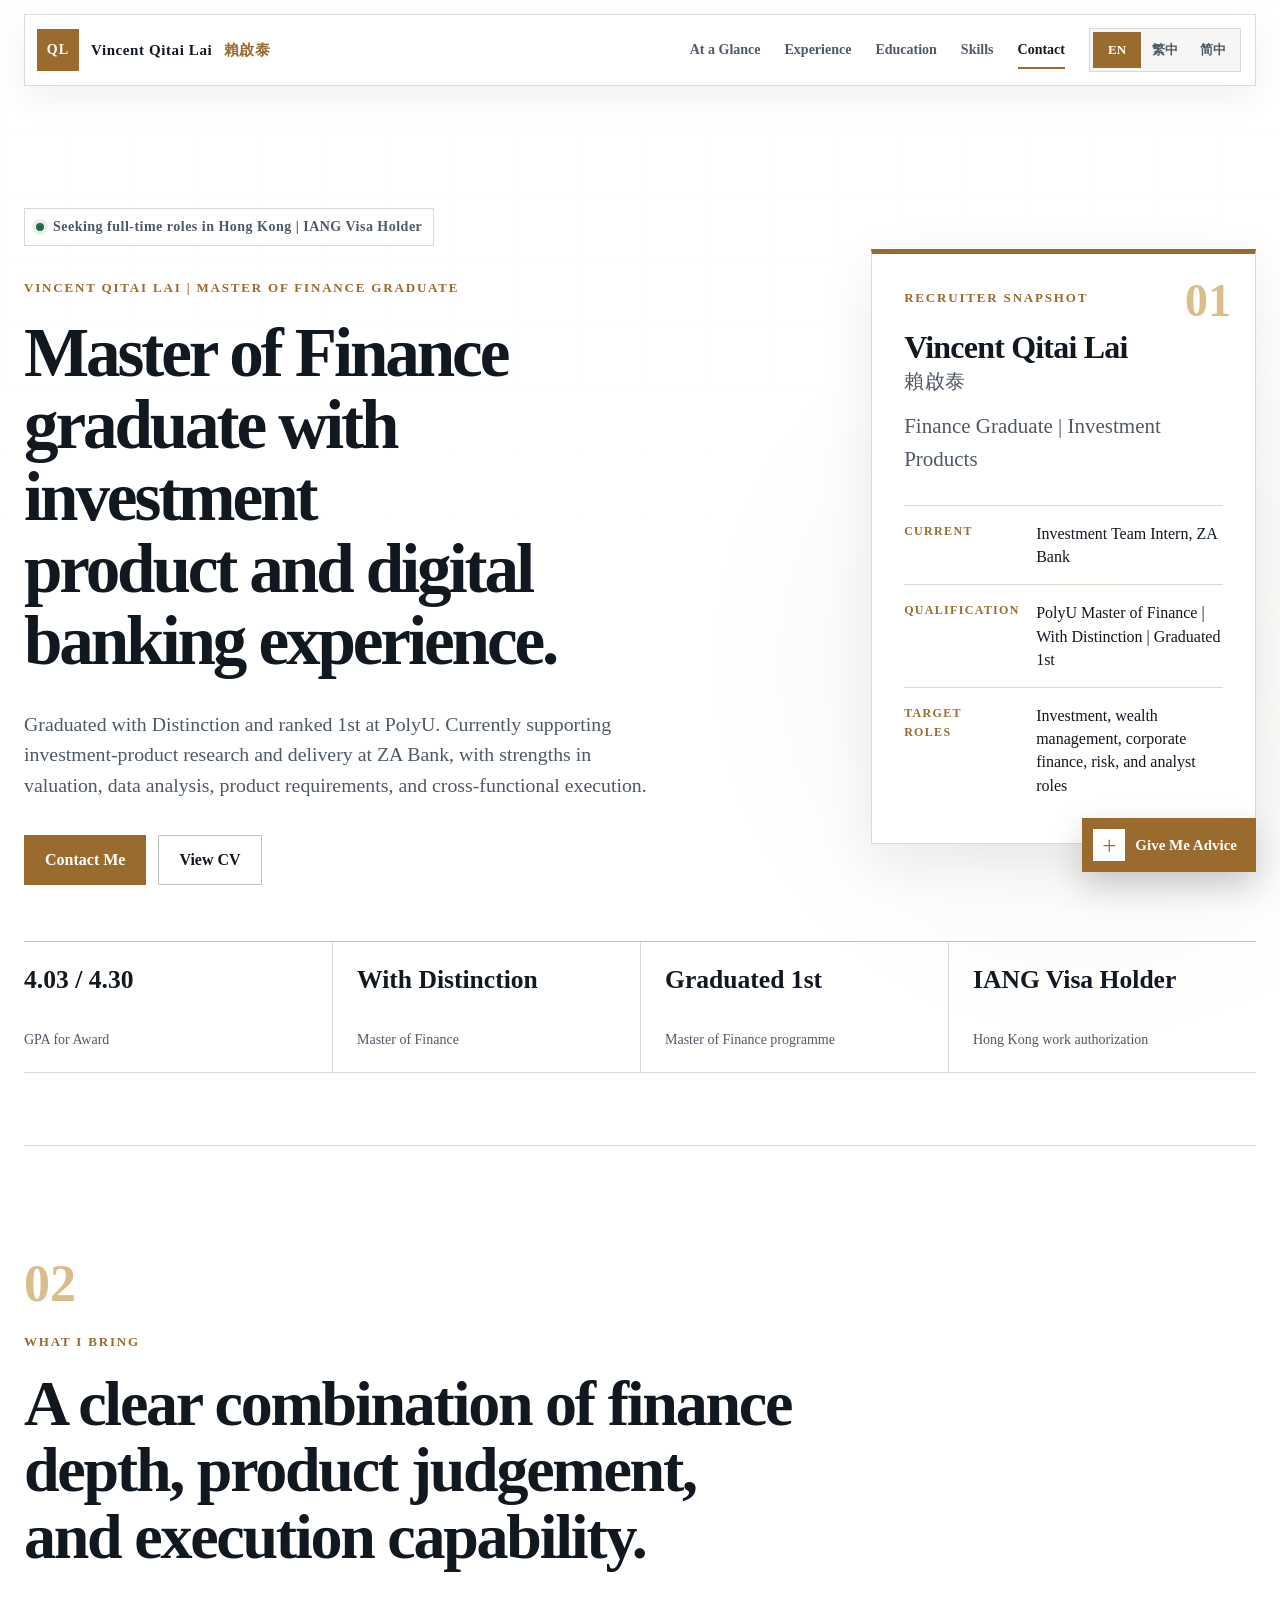
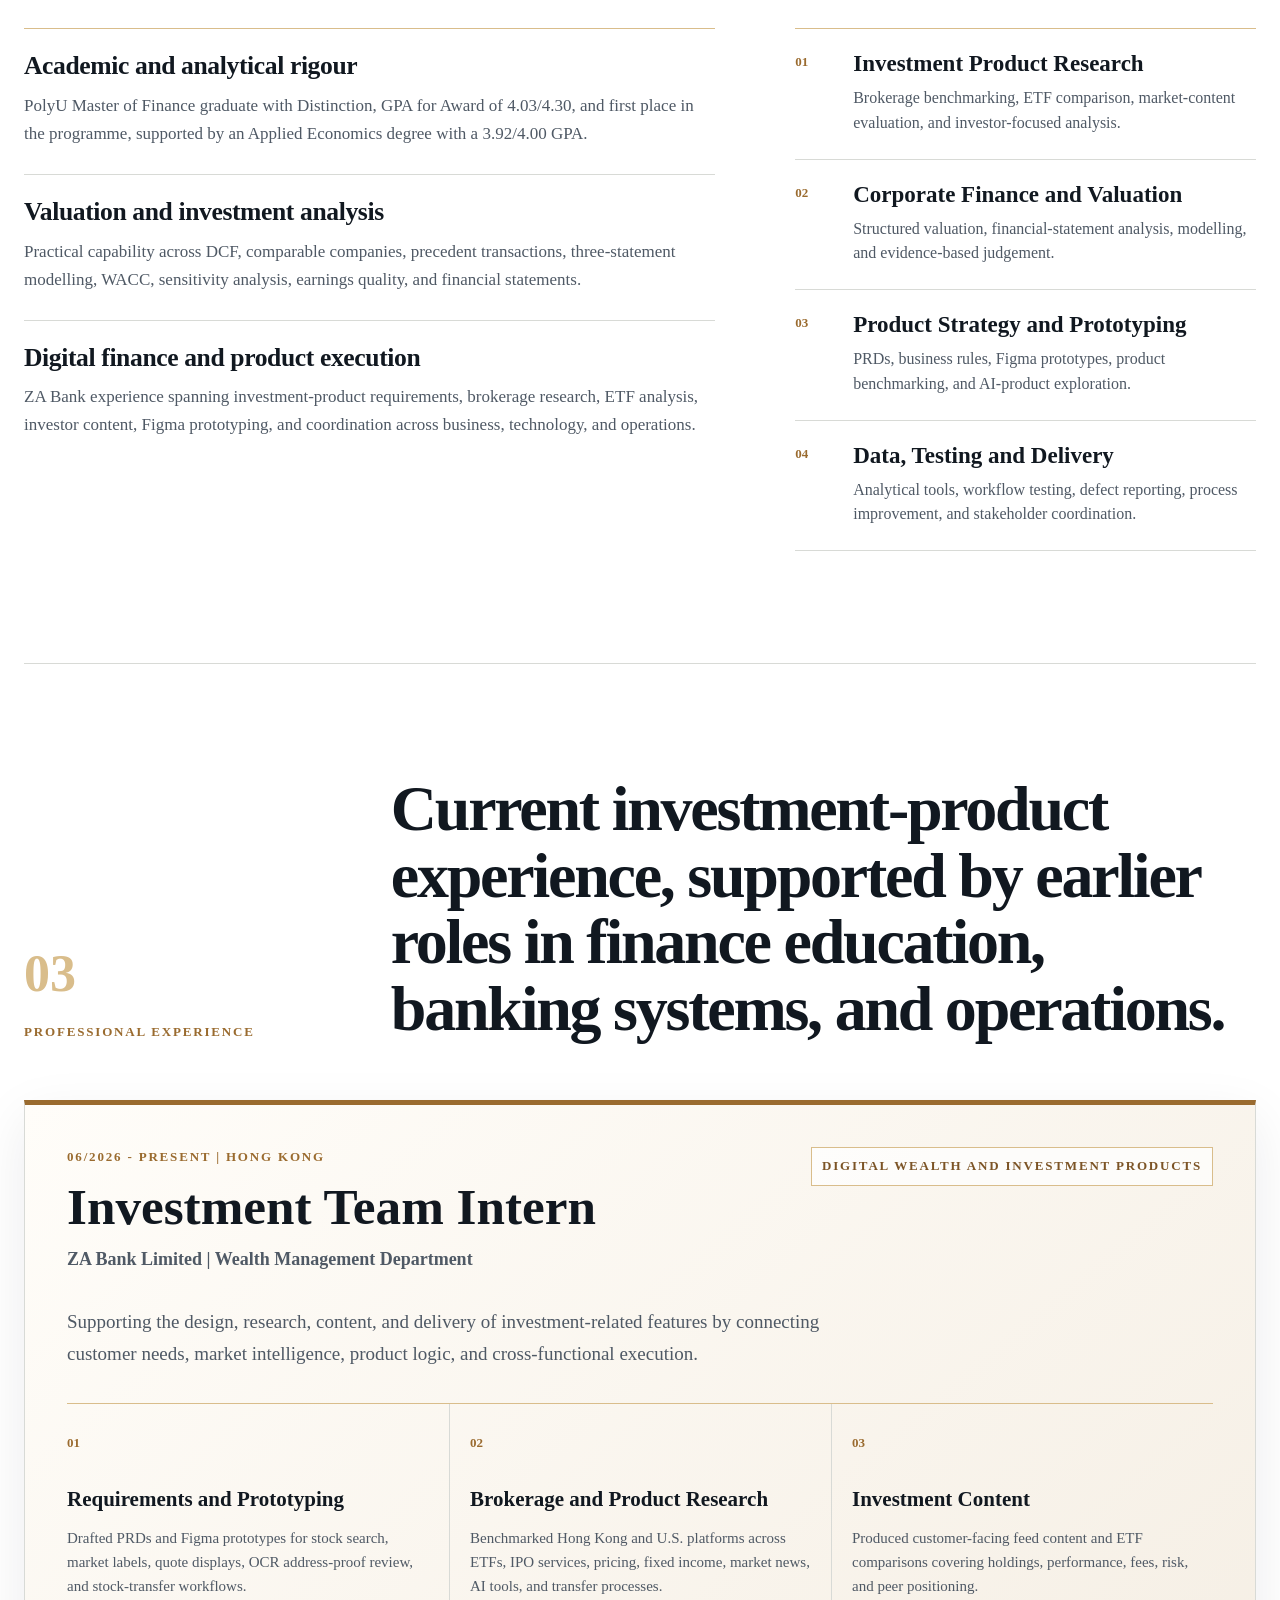
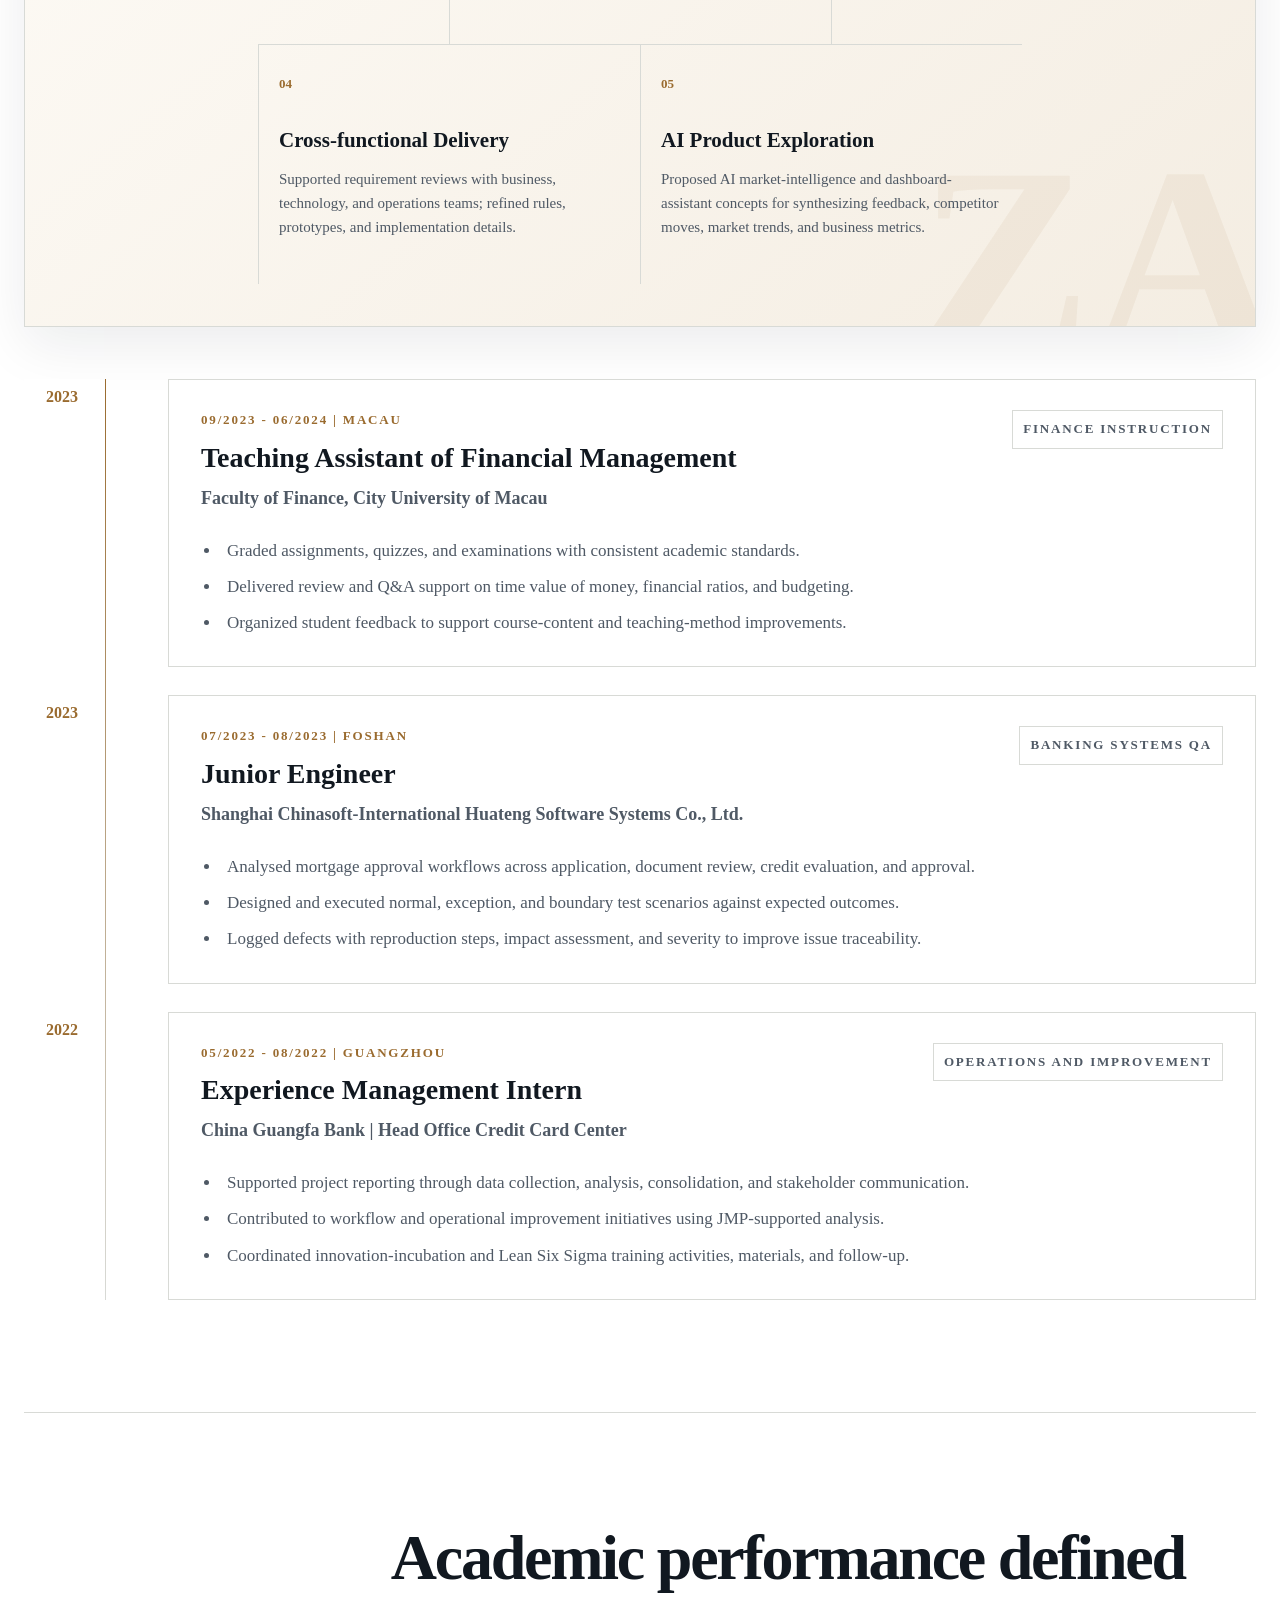
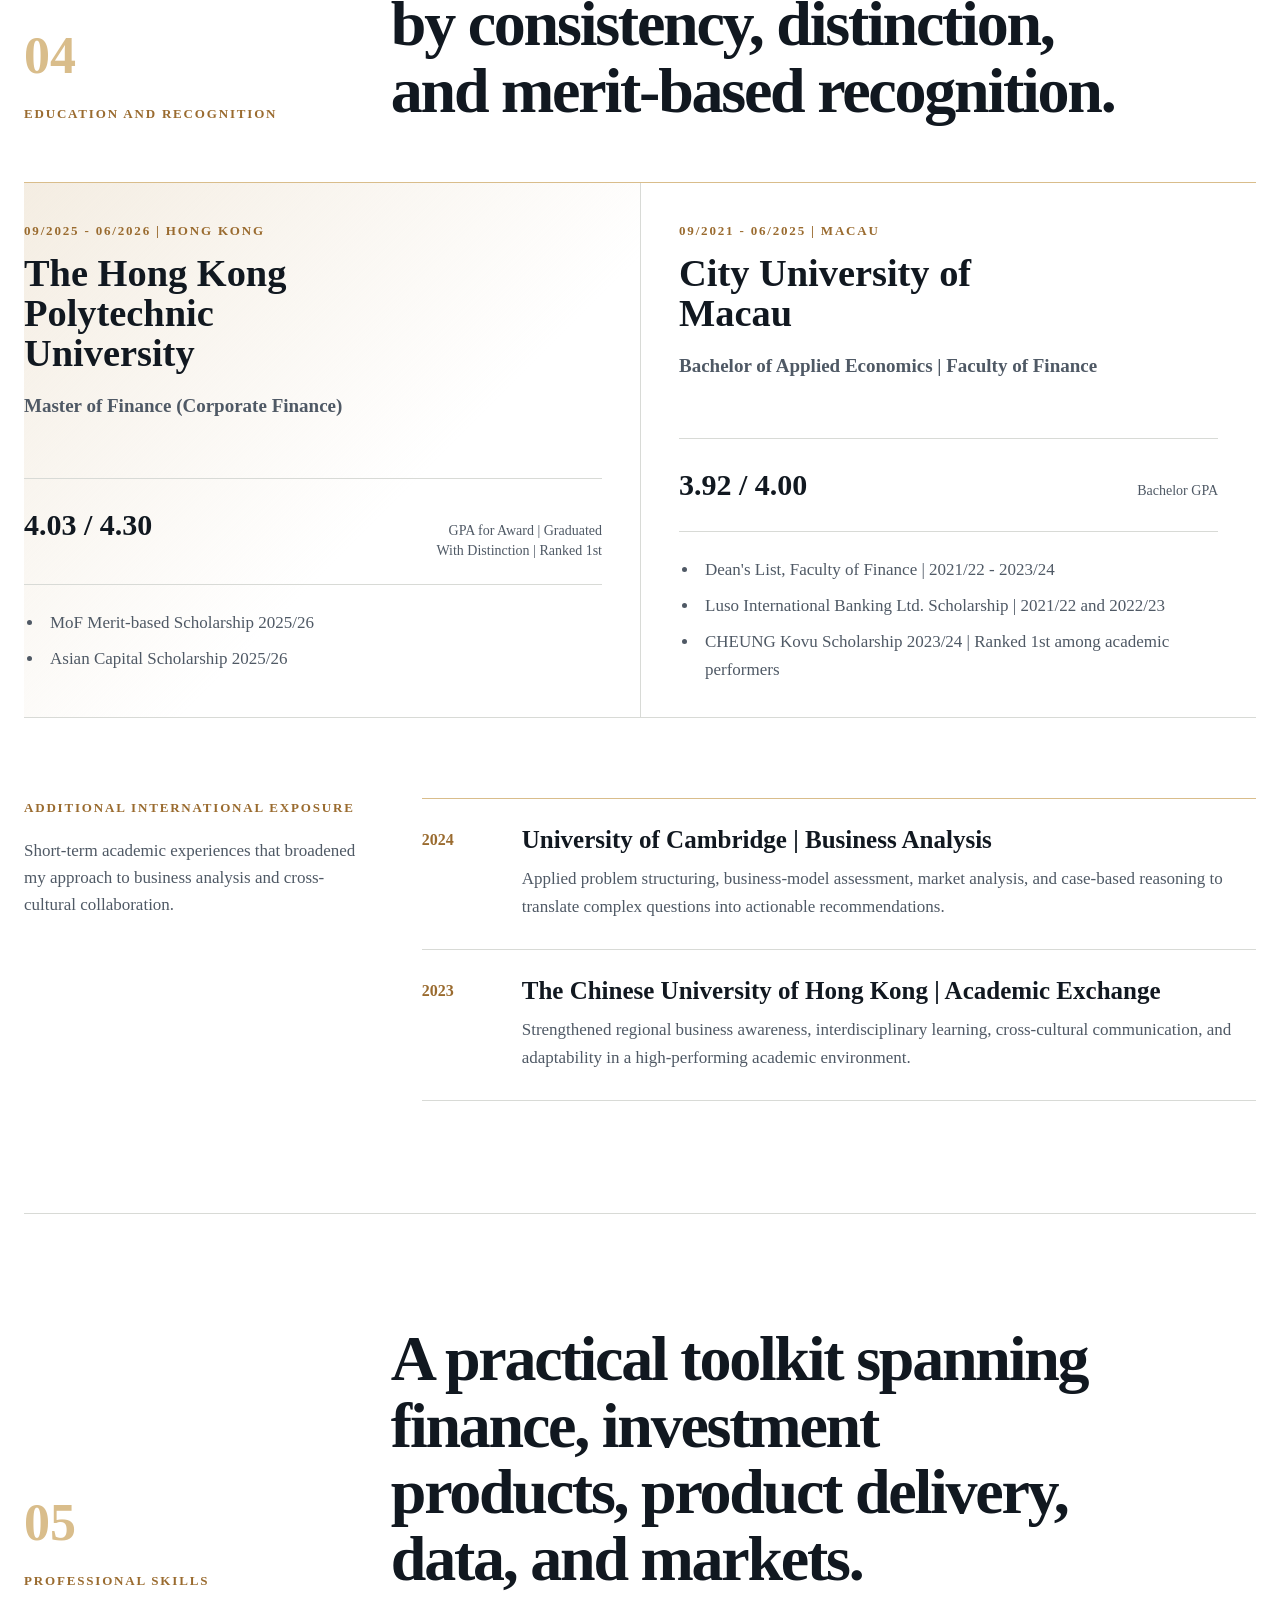
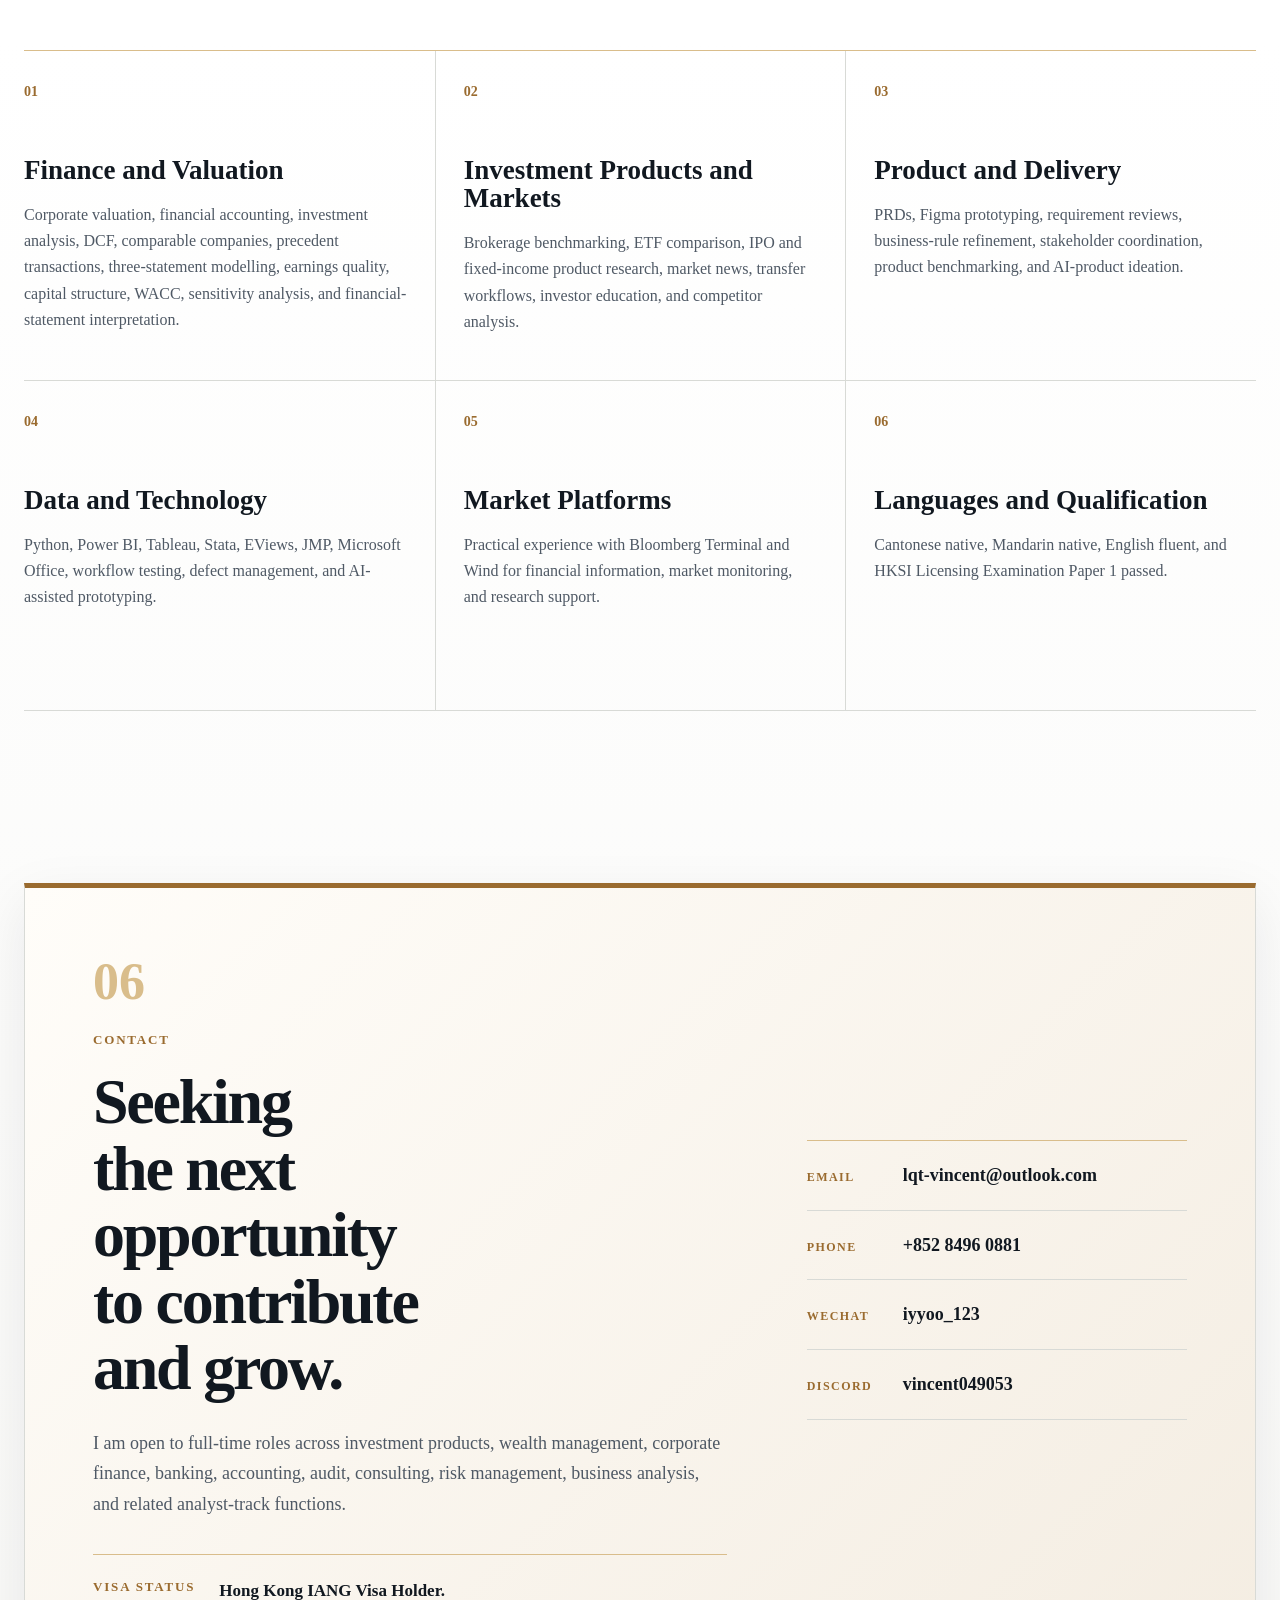
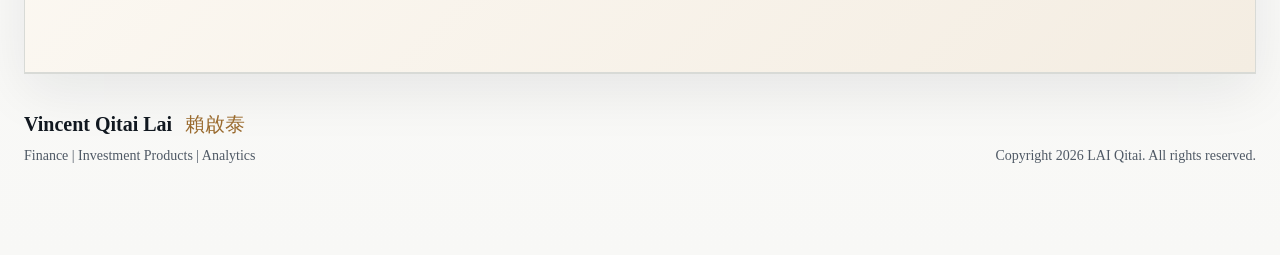
==== commit 3b369238: "Refine portfolio for recruiter-first review" ====
--- a/index.html
+++ b/index.html
@@ -7,19 +7,19 @@
     <meta http-equiv="Pragma" content="no-cache" />
     <meta http-equiv="Expires" content="0" />
     <meta name="site-build-version" content="__BUILD_VERSION__" />
-    <title>Vincent Qitai Lai | Finance, Investment Products and Analytics</title>
+    <title>Vincent Qitai Lai | Investment Products, Finance and Analytics</title>
     <meta
       id="site-description"
       name="description"
-      content="Vincent Qitai Lai is a Master of Finance graduate with distinction, an investment team intern at ZA Bank, and a finance professional focused on investment products, valuation, analytics, and technology-enabled execution."
+      content="Vincent Qitai Lai is a PolyU Master of Finance graduate with distinction, ranked first in the programme, currently supporting investment-product research and delivery at ZA Bank, and holding a Hong Kong IANG visa."
     />
     <link rel="canonical" href="https://qitai.ink/" />
     <meta property="og:type" content="website" />
     <meta property="og:url" content="https://qitai.ink/" />
-    <meta property="og:title" content="Vincent Qitai Lai | Finance, Investment Products and Analytics" />
+    <meta property="og:title" content="Vincent Qitai Lai | Investment Products, Finance and Analytics" />
     <meta
       property="og:description"
-      content="Master of Finance graduate with distinction, investment product experience, and strengths across valuation, analytics, and technology-enabled execution."
+      content="PolyU Master of Finance graduate with distinction, ranked first in the programme, with investment-product experience at ZA Bank and Hong Kong IANG visa status."
     />
     <meta name="twitter:card" content="summary" />
     <meta name="theme-color" content="#ffffff" />
@@ -127,15 +127,16 @@
         <div class="hero-copy">
           <p class="availability">
             <span class="availability-dot" aria-hidden="true"></span>
-            <span data-i18n="hero_status">Seeking full-time opportunities in Hong Kong</span>
+            <span data-i18n="hero_status">Seeking full-time roles in Hong Kong | IANG Visa Holder</span>
           </p>
-          <p class="eyebrow" data-i18n="hero_eyebrow">Finance | Investment Products | Analytics</p>
+          <p class="eyebrow" data-i18n="hero_eyebrow">Vincent Qitai Lai | Master of Finance Graduate</p>
           <h1 data-i18n="hero_title">
-            Finance, investment products, and technology-enabled execution.
+            Master of Finance graduate with investment product and digital banking experience.
           </h1>
           <p class="hero-summary" data-i18n="hero_summary">
-            I combine corporate-finance training, investment-product experience, and technology-enabled
-            execution to turn complex market and business questions into clear, practical outcomes.
+            Graduated with Distinction and ranked 1st at PolyU. Currently supporting investment-product
+            research and delivery at ZA Bank, with strengths in valuation, data analysis, product requirements,
+            and cross-functional execution.
           </p>
           <div class="hero-actions">
             <a class="button button-primary" href="mailto:lqt-vincent@outlook.com" data-i18n="contact_me">
@@ -155,21 +156,21 @@
 
         <aside class="snapshot" aria-label="Professional snapshot">
           <div class="snapshot-index" aria-hidden="true">01</div>
-          <p class="snapshot-label" data-i18n="snapshot_label">Professional Snapshot</p>
+          <p class="snapshot-label" data-i18n="snapshot_label">Recruiter Snapshot</p>
           <h2>Vincent Qitai Lai <span>賴啟泰</span></h2>
-          <p class="snapshot-role" data-i18n="snapshot_role">Master of Finance Graduate</p>
+          <p class="snapshot-role" data-i18n="snapshot_role">Finance Graduate | Investment Products</p>
           <dl class="snapshot-list">
             <div>
               <dt data-i18n="snapshot_current_label">Current</dt>
               <dd data-i18n="snapshot_current">Investment Team Intern, ZA Bank</dd>
             </div>
             <div>
-              <dt data-i18n="snapshot_training_label">Training</dt>
-              <dd data-i18n="snapshot_training">Corporate Finance and Applied Economics</dd>
+              <dt data-i18n="snapshot_training_label">Qualification</dt>
+              <dd data-i18n="snapshot_training">PolyU Master of Finance | With Distinction | Graduated 1st</dd>
             </div>
             <div>
-              <dt data-i18n="snapshot_focus_label">Focus</dt>
-              <dd data-i18n="snapshot_focus">Investment products, valuation, analytics, and fintech</dd>
+              <dt data-i18n="snapshot_focus_label">Target Roles</dt>
+              <dd data-i18n="snapshot_focus">Investment, wealth management, corporate finance, risk, and analyst roles</dd>
             </div>
           </dl>
         </aside>
@@ -188,8 +189,8 @@
             <span data-i18n="proof_rank">Master of Finance programme</span>
           </article>
           <article>
-            <strong>HKSI Paper 1</strong>
-            <span data-i18n="proof_hksi">Licensing examination passed</span>
+            <strong data-i18n="proof_visa_value">IANG Visa Holder</strong>
+            <span data-i18n="proof_visa">Hong Kong work authorization</span>
           </article>
         </div>
       </section>
@@ -197,31 +198,35 @@
       <section class="section profile-section reveal" id="profile">
         <div class="section-intro">
           <p class="section-number">02</p>
-          <p class="section-kicker" data-i18n="profile_kicker">Professional Profile</p>
+          <p class="section-kicker" data-i18n="profile_kicker">What I Bring</p>
           <h2 data-i18n="profile_heading">
-            A finance graduate with investment-product judgement, valuation discipline, and delivery capability.
+            A clear combination of finance depth, product judgement, and execution capability.
           </h2>
         </div>
 
         <div class="profile-body">
           <div class="profile-narrative">
-            <p data-i18n="profile_p1">
-              I graduated with distinction from the Master of Finance (Corporate Finance) programme at
-              The Hong Kong Polytechnic University, achieving a GPA for Award of 4.03/4.30 and ranking
-              first in the programme. My academic foundation is reinforced by a Bachelor of Applied
-              Economics with a GPA of 3.92/4.00 and multiple merit-based scholarships.
-            </p>
-            <p data-i18n="profile_p2">
-              My finance toolkit spans corporate valuation, financial accounting, investment analysis,
-              DCF, comparable-company and precedent-transaction analysis, three-statement modelling,
-              earnings-quality review, capital-structure analysis, WACC estimation, sensitivity analysis,
-              and financial-statement interpretation.
-            </p>
-            <p data-i18n="profile_p3">
-              At ZA Bank, I apply this analytical foundation to investment-product requirements, brokerage
-              research, investor content, Figma prototyping, and cross-functional delivery. I am especially
-              interested in roles where finance, product thinking, data, and technology come together.
-            </p>
+            <article>
+              <h3 data-i18n="profile_point_title_1">Academic and analytical rigour</h3>
+              <p data-i18n="profile_p1">
+                PolyU Master of Finance graduate with Distinction, GPA for Award of 4.03/4.30, and first
+                place in the programme, supported by an Applied Economics degree with a 3.92/4.00 GPA.
+              </p>
+            </article>
+            <article>
+              <h3 data-i18n="profile_point_title_2">Valuation and investment analysis</h3>
+              <p data-i18n="profile_p2">
+                Practical capability across DCF, comparable companies, precedent transactions,
+                three-statement modelling, WACC, sensitivity analysis, earnings quality, and financial statements.
+              </p>
+            </article>
+            <article>
+              <h3 data-i18n="profile_point_title_3">Digital finance and product execution</h3>
+              <p data-i18n="profile_p3">
+                ZA Bank experience spanning investment-product requirements, brokerage research, ETF analysis,
+                investor content, Figma prototyping, and coordination across business, technology, and operations.
+              </p>
+            </article>
           </div>
 
           <div class="capability-rail">
@@ -272,7 +277,7 @@
             <p class="section-kicker" data-i18n="experience_kicker">Professional Experience</p>
           </div>
           <h2 data-i18n="experience_heading">
-            Experience across digital wealth management, finance education, banking systems, and operations.
+            Current investment-product experience, supported by earlier roles in finance education, banking systems, and operations.
           </h2>
         </div>
 
@@ -570,7 +575,7 @@
           </p>
           <div class="visa-note">
             <span data-i18n="visa_label">Visa Status</span>
-            <strong data-i18n="visa_note">Eligible to apply for the Hong Kong IANG visa.</strong>
+            <strong data-i18n="visa_note">Hong Kong IANG Visa Holder.</strong>
           </div>
         </div>
 
--- a/styles.css
+++ b/styles.css
@@ -7,6 +7,7 @@
   --line: #d8dad6;
   --line-strong: #bfc2bc;
   --gold: #9a6b2f;
+  --gold-deep: #7c5426;
   --gold-light: #d9bd8b;
   --gold-pale: #f4ede2;
   --success: #1f6b4a;
@@ -107,7 +108,7 @@
   z-index: 100;
   padding: 10px 14px;
   color: var(--paper);
-  background: var(--ink);
+  background: var(--gold-deep);
   text-decoration: none;
   transform: translateY(-160%);
   transition: transform 180ms ease;
@@ -184,7 +185,7 @@
   display: grid;
   place-items: center;
   color: var(--paper);
-  background: var(--ink);
+  background: var(--gold);
   font-size: 14px;
   font-weight: 700;
   letter-spacing: 0.08em;
@@ -273,7 +274,7 @@
 
 .lang-button.is-active {
   color: var(--paper);
-  background: var(--ink);
+  background: var(--gold);
 }
 
 .nav-toggle {
@@ -361,8 +362,8 @@
 }
 
 .hero h1 {
-  max-width: 15ch;
-  font-size: clamp(56px, 6.4vw, 104px);
+  max-width: 18ch;
+  font-size: clamp(52px, 5.4vw, 84px);
   font-weight: 700;
   letter-spacing: -0.045em;
   text-wrap: balance;
@@ -409,13 +410,13 @@
 
 .button-primary {
   color: var(--paper);
-  background: var(--ink);
-  border-color: var(--ink);
-}
-
-.button-primary:hover {
   background: var(--gold);
   border-color: var(--gold);
+}
+
+.button-primary:hover {
+  background: var(--gold-deep);
+  border-color: var(--gold-deep);
 }
 
 .button-secondary {
@@ -506,7 +507,7 @@
   grid-column: 1 / -1;
   display: grid;
   grid-template-columns: repeat(4, minmax(0, 1fr));
-  border-top: 1px solid var(--ink);
+  border-top: 1px solid var(--gold-light);
   border-bottom: 1px solid var(--line);
 }
 
@@ -579,23 +580,28 @@
 }
 
 .profile-narrative p {
-  margin-bottom: 28px;
-  color: var(--ink-soft);
-  font-size: clamp(19px, 1.5vw, 23px);
-  line-height: 1.72;
-}
-
-.profile-narrative p:first-child::first-letter {
-  float: left;
-  margin: 9px 9px 0 0;
-  color: var(--gold);
-  font-size: 70px;
-  font-weight: 700;
-  line-height: 0.72;
+  margin: 12px 0 0;
+  color: var(--ink-soft);
+  font-size: clamp(17px, 1.25vw, 20px);
+  line-height: 1.65;
+}
+
+.profile-narrative article {
+  padding: 24px 0 26px;
+  border-top: 1px solid var(--line);
+}
+
+.profile-narrative article:first-child {
+  border-top-color: var(--gold-light);
+}
+
+.profile-narrative h3 {
+  font-size: clamp(23px, 2vw, 30px);
+  letter-spacing: -0.015em;
 }
 
 .capability-rail {
-  border-top: 1px solid var(--ink);
+  border-top: 1px solid var(--gold-light);
 }
 
 .capability-rail article {
@@ -626,8 +632,11 @@
 .experience-feature {
   position: relative;
   padding: 42px;
-  color: var(--paper);
-  background: var(--ink);
+  color: var(--ink);
+  border: 1px solid var(--line);
+  border-top: 5px solid var(--gold);
+  background: linear-gradient(140deg, #fffdf9 0%, var(--gold-pale) 100%);
+  box-shadow: var(--shadow);
   overflow: hidden;
 }
 
@@ -636,7 +645,7 @@
   position: absolute;
   right: -24px;
   bottom: -62px;
-  color: rgba(255, 255, 255, 0.035);
+  color: rgba(154, 107, 47, 0.065);
   font-size: 260px;
   font-weight: 700;
   line-height: 1;
@@ -658,7 +667,7 @@
 }
 
 .experience-feature .experience-date {
-  color: var(--gold-light);
+  color: var(--gold);
 }
 
 .experience-header h3 {
@@ -673,7 +682,7 @@
 }
 
 .experience-feature .experience-company {
-  color: rgba(255, 255, 255, 0.7);
+  color: var(--ink-soft);
 }
 
 .role-tag {
@@ -685,9 +694,9 @@
 }
 
 .experience-feature .role-tag {
-  border-color: rgba(255, 255, 255, 0.22);
-  color: var(--paper);
-  background: transparent;
+  border-color: var(--gold-light);
+  color: var(--gold-deep);
+  background: rgba(255, 255, 255, 0.72);
 }
 
 .experience-summary {
@@ -695,7 +704,7 @@
   z-index: 1;
   max-width: 86ch;
   margin: 32px 0 34px;
-  color: rgba(255, 255, 255, 0.74);
+  color: var(--ink-soft);
   font-size: 19px;
   line-height: 1.65;
 }
@@ -705,7 +714,7 @@
   z-index: 1;
   display: grid;
   grid-template-columns: repeat(6, minmax(0, 1fr));
-  border-top: 1px solid rgba(255, 255, 255, 0.2);
+  border-top: 1px solid var(--gold-light);
 }
 
 .workstream-grid article {
@@ -716,21 +725,21 @@
 
 .workstream-grid article + article {
   padding-left: 20px;
-  border-left: 1px solid rgba(255, 255, 255, 0.16);
+  border-left: 1px solid var(--line);
 }
 
 .workstream-grid article:nth-child(4) {
   grid-column: 2 / span 2;
-  border-top: 1px solid rgba(255, 255, 255, 0.16);
+  border-top: 1px solid var(--line);
 }
 
 .workstream-grid article:nth-child(5) {
   grid-column: 4 / span 2;
-  border-top: 1px solid rgba(255, 255, 255, 0.16);
+  border-top: 1px solid var(--line);
 }
 
 .workstream-grid span {
-  color: var(--gold-light);
+  color: var(--gold);
   font-size: 13px;
   font-weight: 700;
 }
@@ -743,7 +752,7 @@
 
 .workstream-grid p {
   margin: 14px 0 0;
-  color: rgba(255, 255, 255, 0.67);
+  color: var(--ink-soft);
   font-size: 15px;
   line-height: 1.6;
 }
@@ -818,7 +827,7 @@
 .education-grid {
   display: grid;
   grid-template-columns: repeat(2, minmax(0, 1fr));
-  border-top: 1px solid var(--ink);
+  border-top: 1px solid var(--gold-light);
   border-bottom: 1px solid var(--line);
 }
 
@@ -886,7 +895,7 @@
 }
 
 .exchange-list {
-  border-top: 1px solid var(--ink);
+  border-top: 1px solid var(--gold-light);
 }
 
 .exchange-list article {
@@ -916,7 +925,7 @@
 .skills-matrix {
   display: grid;
   grid-template-columns: repeat(3, minmax(0, 1fr));
-  border-top: 1px solid var(--ink);
+  border-top: 1px solid var(--gold-light);
 }
 
 .skills-matrix article {
@@ -954,8 +963,11 @@
   display: grid;
   grid-template-columns: minmax(0, 1.25fr) minmax(380px, 0.75fr);
   gap: 80px;
-  color: var(--paper);
-  background: var(--ink);
+  color: var(--ink);
+  border: 1px solid var(--line);
+  border-top: 5px solid var(--gold);
+  background: linear-gradient(135deg, #fffdf9 0%, var(--gold-pale) 100%);
+  box-shadow: var(--shadow);
 }
 
 .contact-copy h2 {
@@ -965,7 +977,7 @@
 .contact-copy > p:not(.section-number, .section-kicker) {
   max-width: 70ch;
   margin: 26px 0 0;
-  color: rgba(255, 255, 255, 0.7);
+  color: var(--ink-soft);
   font-size: 18px;
   line-height: 1.7;
 }
@@ -976,11 +988,11 @@
   display: flex;
   flex-wrap: wrap;
   gap: 12px 24px;
-  border-top: 1px solid rgba(255, 255, 255, 0.2);
+  border-top: 1px solid var(--gold-light);
 }
 
 .visa-note span {
-  color: var(--gold-light);
+  color: var(--gold);
   font-size: 13px;
   font-weight: 700;
   letter-spacing: 0.14em;
@@ -988,12 +1000,13 @@
 }
 
 .visa-note strong {
+  color: var(--ink);
   font-size: 17px;
 }
 
 .contact-directory {
   align-self: center;
-  border-top: 1px solid rgba(255, 255, 255, 0.35);
+  border-top: 1px solid var(--gold-light);
 }
 
 .contact-directory a,
@@ -1005,8 +1018,8 @@
   gap: 18px;
   align-items: baseline;
   border: 0;
-  border-bottom: 1px solid rgba(255, 255, 255, 0.18);
-  color: var(--paper);
+  border-bottom: 1px solid var(--line);
+  color: var(--ink);
   background: transparent;
   text-align: left;
   text-decoration: none;
@@ -1017,11 +1030,11 @@
 .contact-directory a:hover,
 .contact-directory button:hover {
   padding-left: 8px;
-  color: var(--gold-light);
+  color: var(--gold-deep);
 }
 
 .contact-directory span {
-  color: var(--gold-light);
+  color: var(--gold);
   font-size: 12px;
   font-weight: 700;
   letter-spacing: 0.12em;
@@ -1066,7 +1079,7 @@
   margin: 0;
   padding: 10px 16px;
   color: var(--paper);
-  background: var(--ink);
+  background: var(--gold-deep);
   font-size: 14px;
   opacity: 0;
   pointer-events: none;
@@ -1100,7 +1113,7 @@
 }
 
 .feedback-fab:hover {
-  background: var(--ink);
+  background: var(--gold-deep);
   transform: translateY(-3px);
 }
 
@@ -1346,7 +1359,7 @@
   .workstream-grid article:nth-child(4),
   .workstream-grid article:nth-child(5) {
     grid-column: auto;
-    border-top: 1px solid rgba(255, 255, 255, 0.16);
+    border-top: 1px solid var(--line);
   }
 
   .workstream-grid article:nth-child(odd) {
@@ -1356,7 +1369,7 @@
 
   .workstream-grid article:nth-child(even) {
     padding-left: 20px;
-    border-left: 1px solid rgba(255, 255, 255, 0.16);
+    border-left: 1px solid var(--line);
   }
 
   .contact-section {
@@ -1545,7 +1558,7 @@
 
   .hero h1 {
     max-width: none;
-    font-size: clamp(42px, 13vw, 62px);
+    font-size: clamp(38px, 11vw, 52px);
     letter-spacing: -0.038em;
   }
 
@@ -1616,10 +1629,6 @@
     font-size: 18px;
   }
 
-  .profile-narrative p:first-child::first-letter {
-    font-size: 58px;
-  }
-
   .experience-feature {
     padding: 28px 22px;
   }
@@ -1647,7 +1656,7 @@
   .workstream-grid article:nth-child(even) {
     min-height: 0;
     padding: 24px 0;
-    border-top: 1px solid rgba(255, 255, 255, 0.16);
+    border-top: 1px solid var(--line);
     border-left: 0;
   }
 
